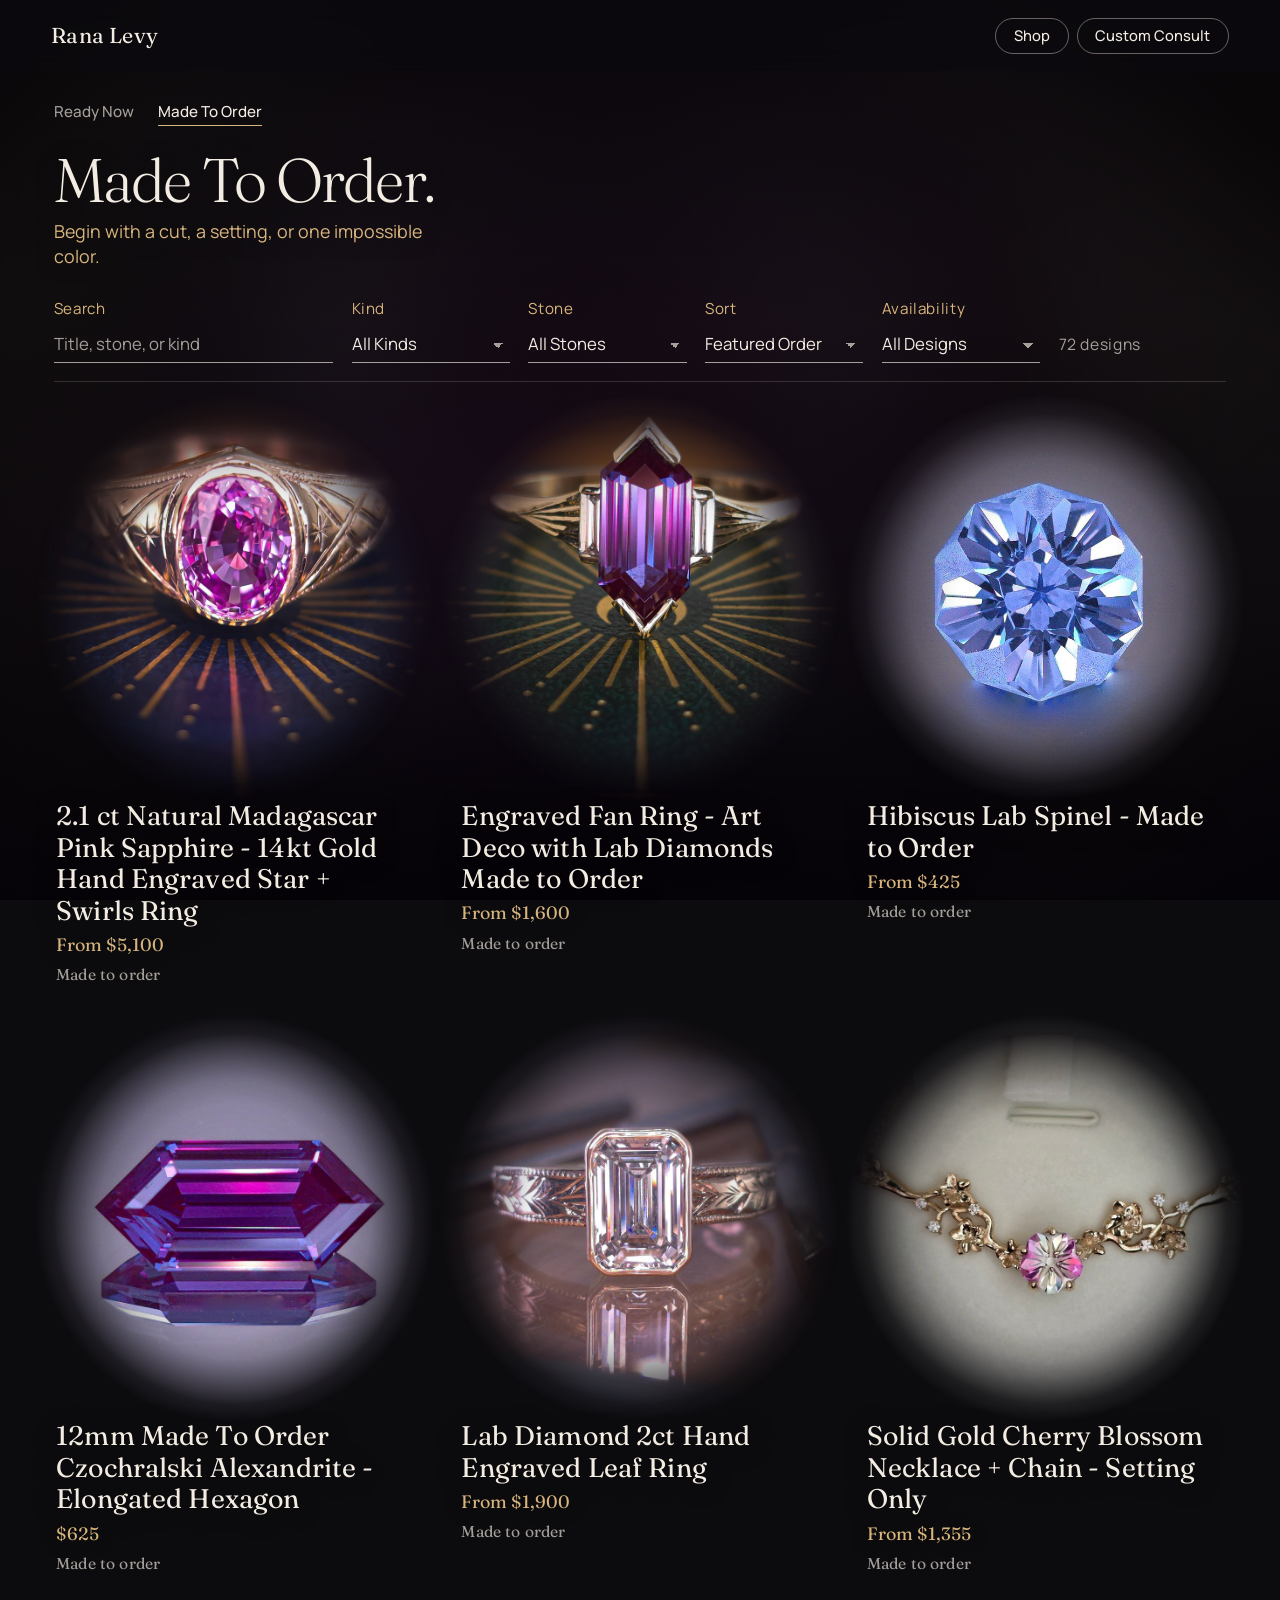
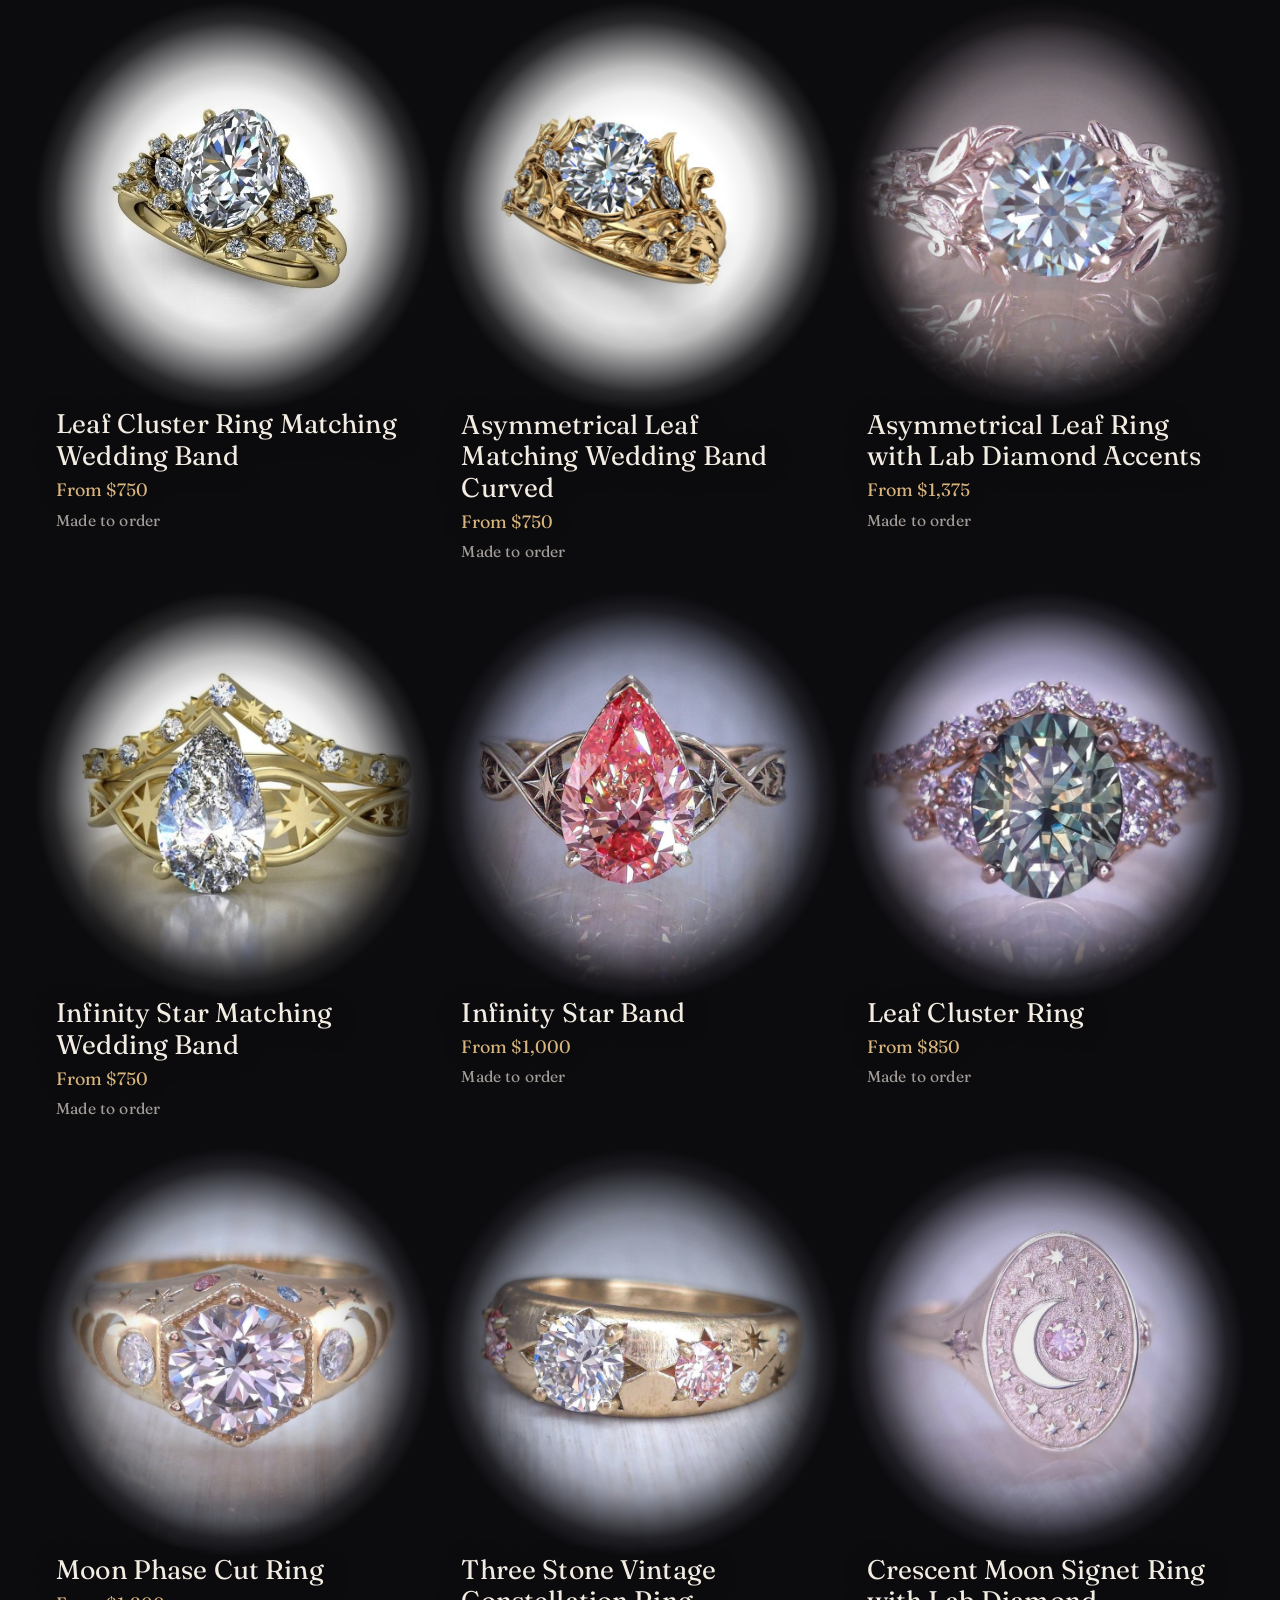
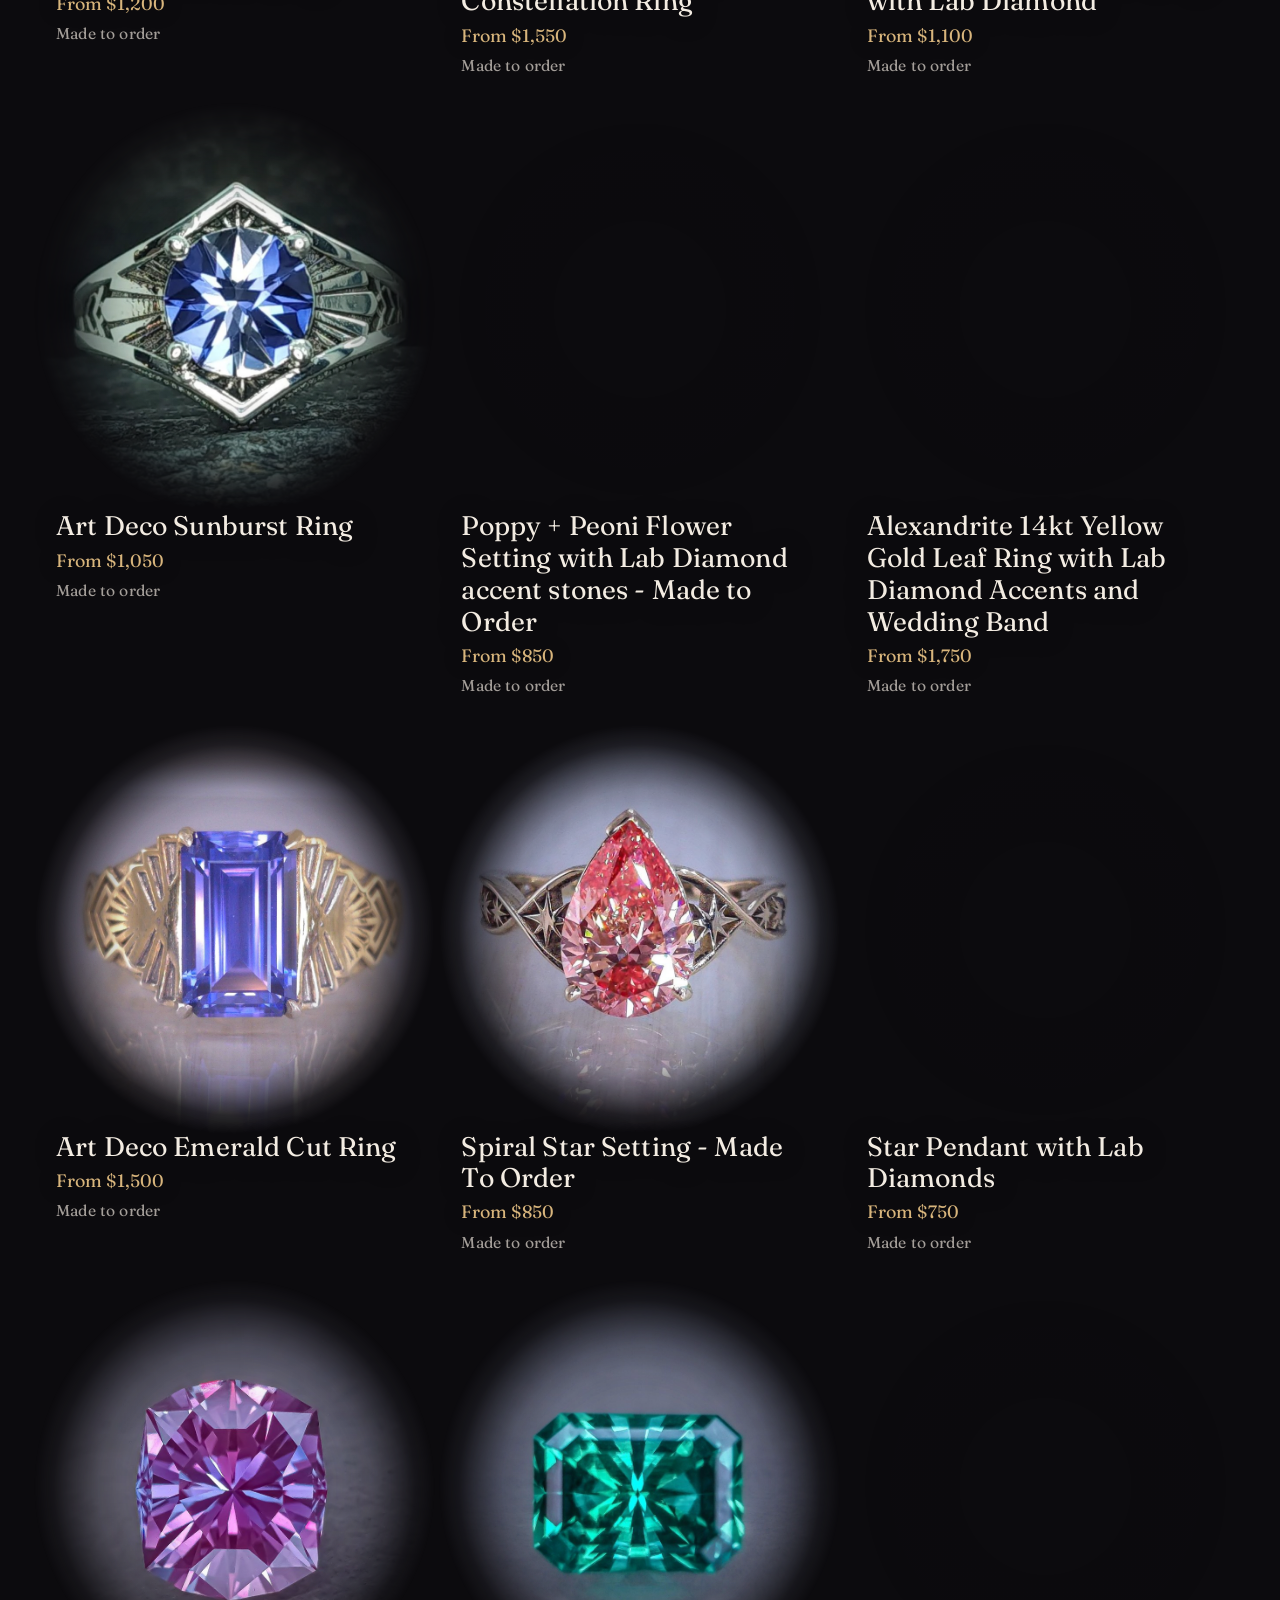
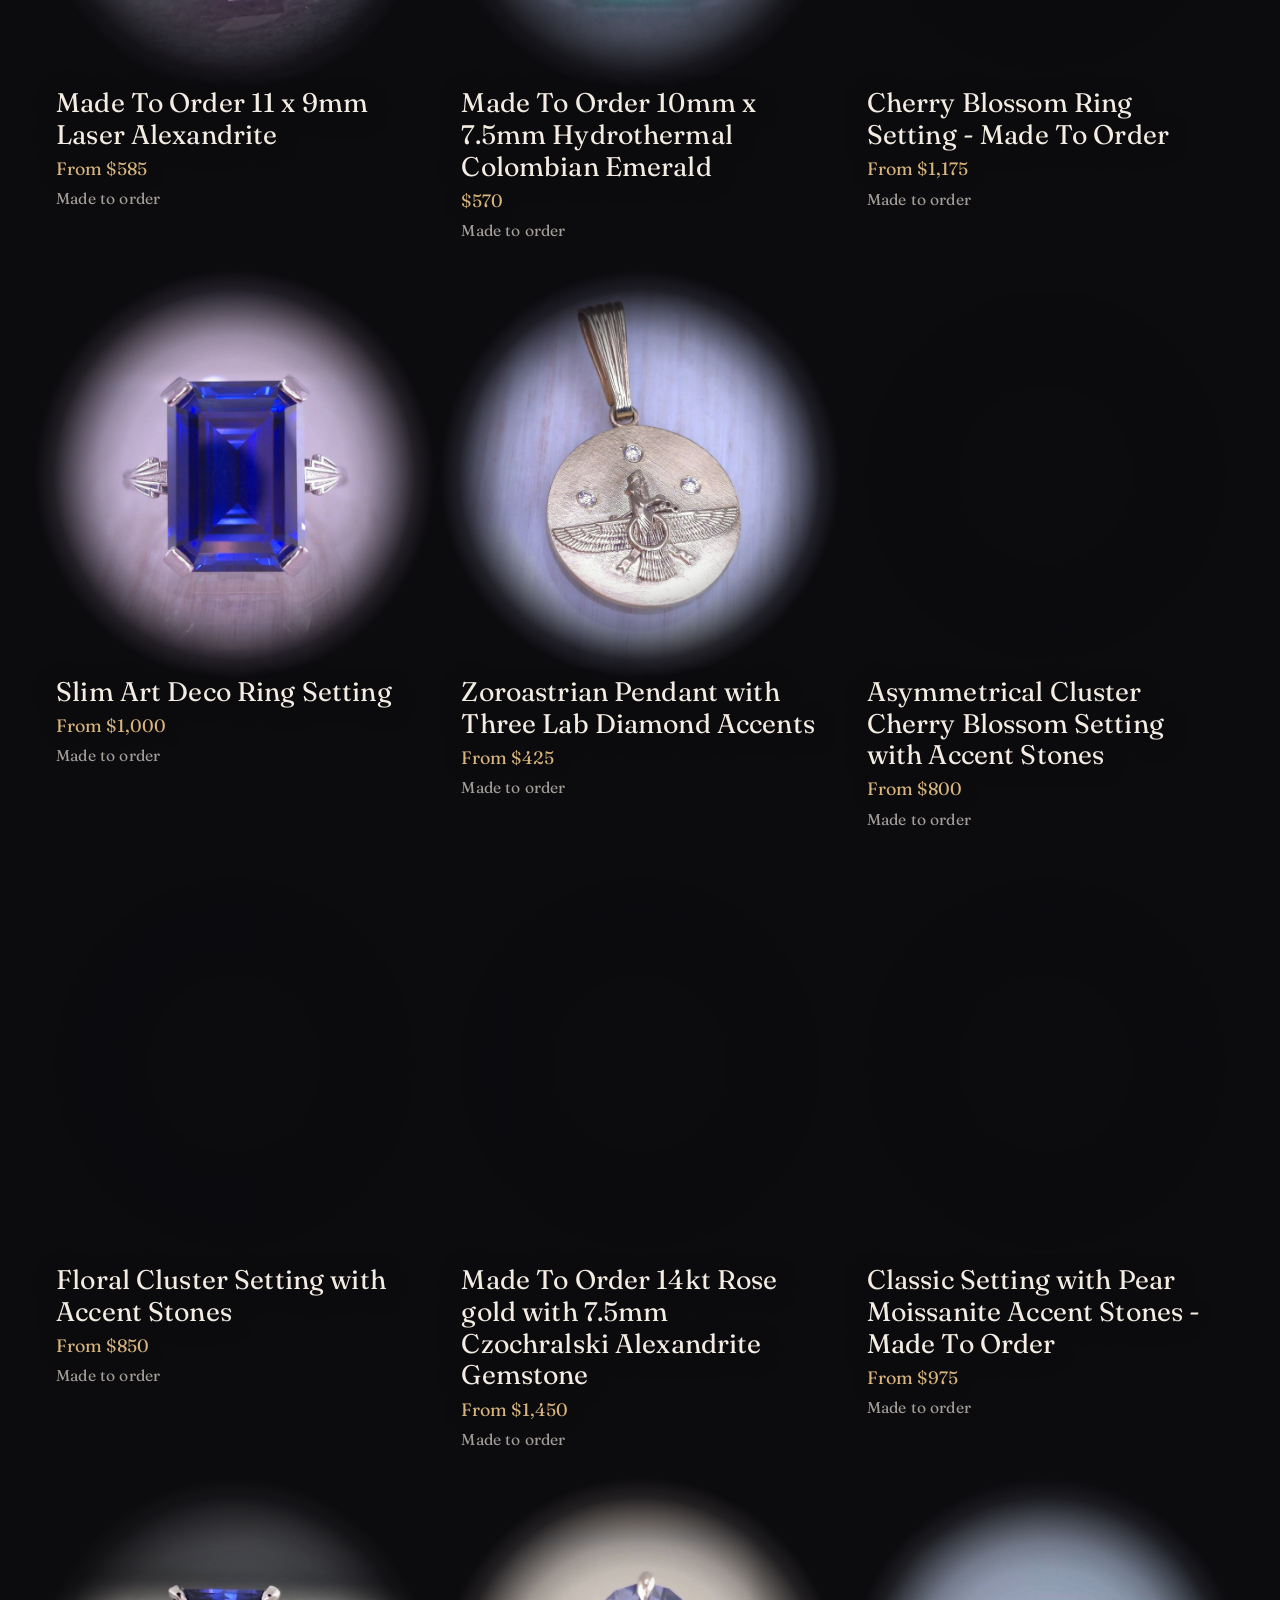
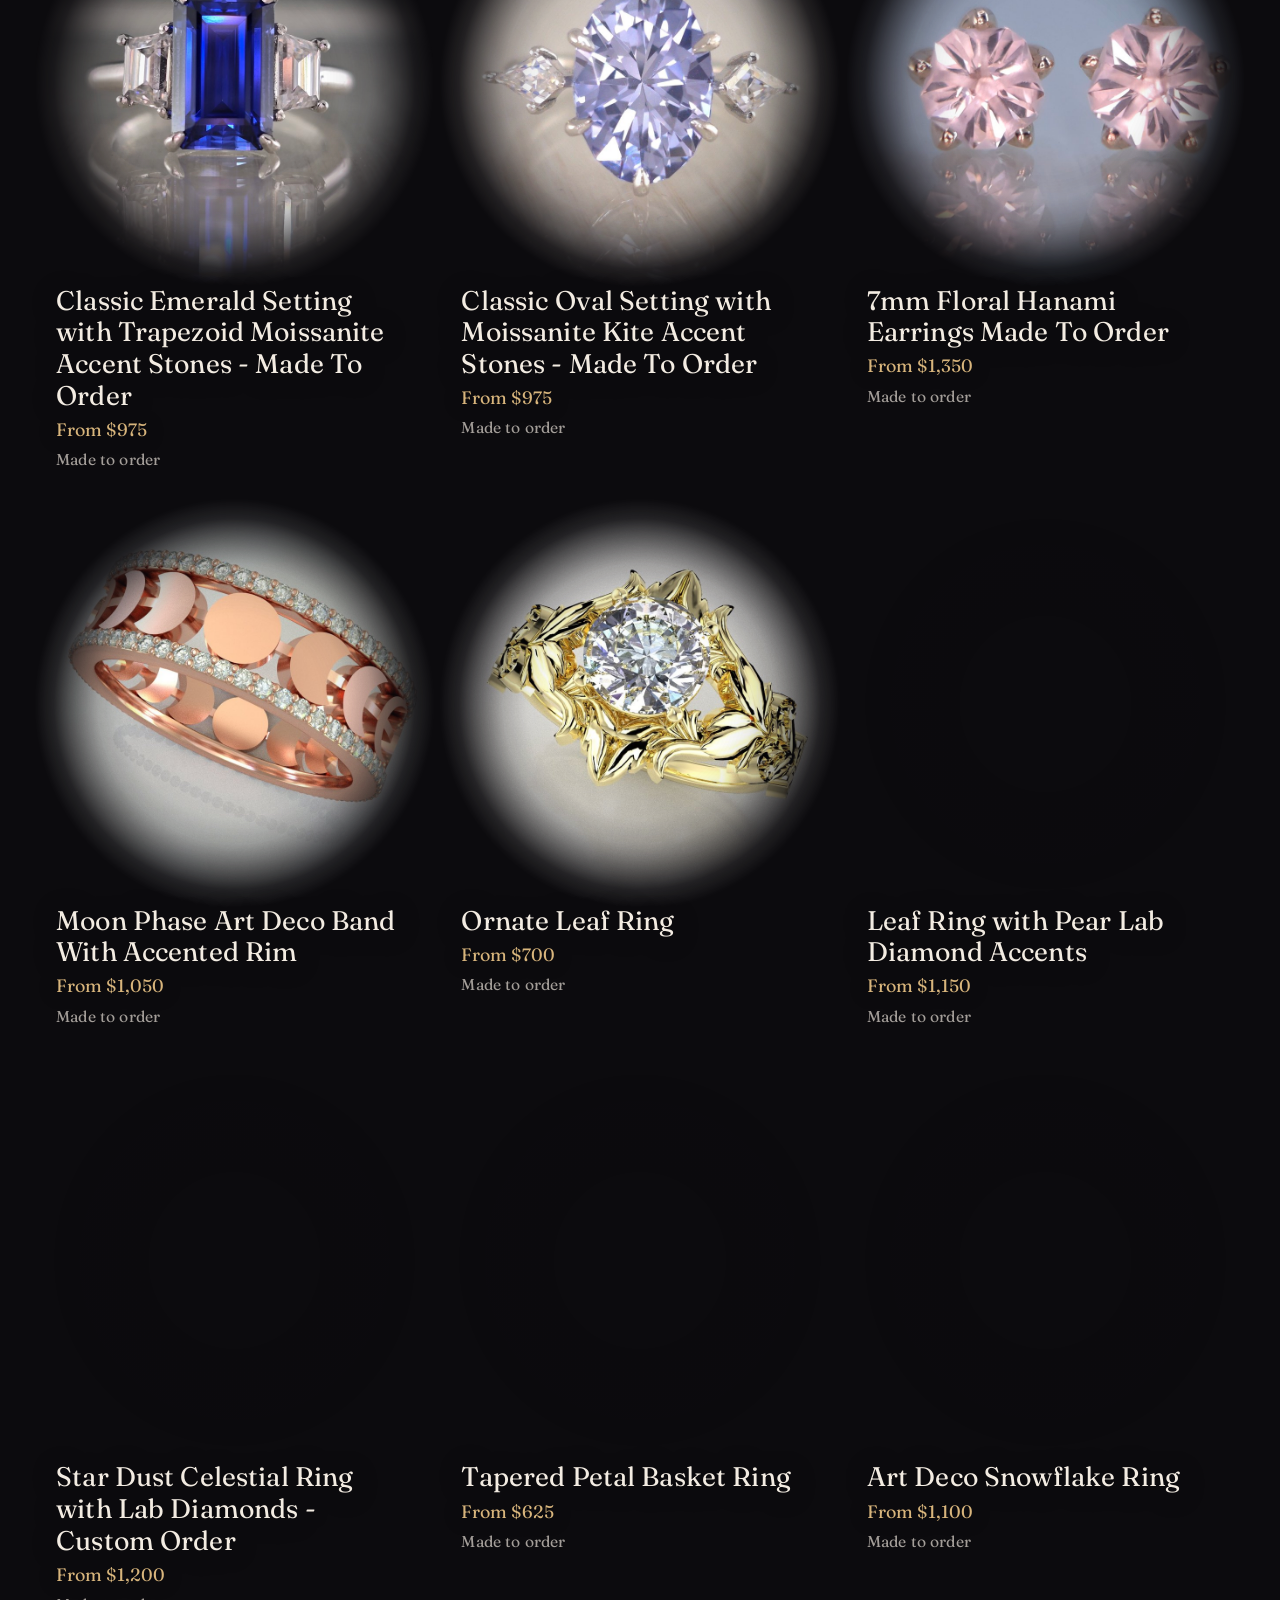
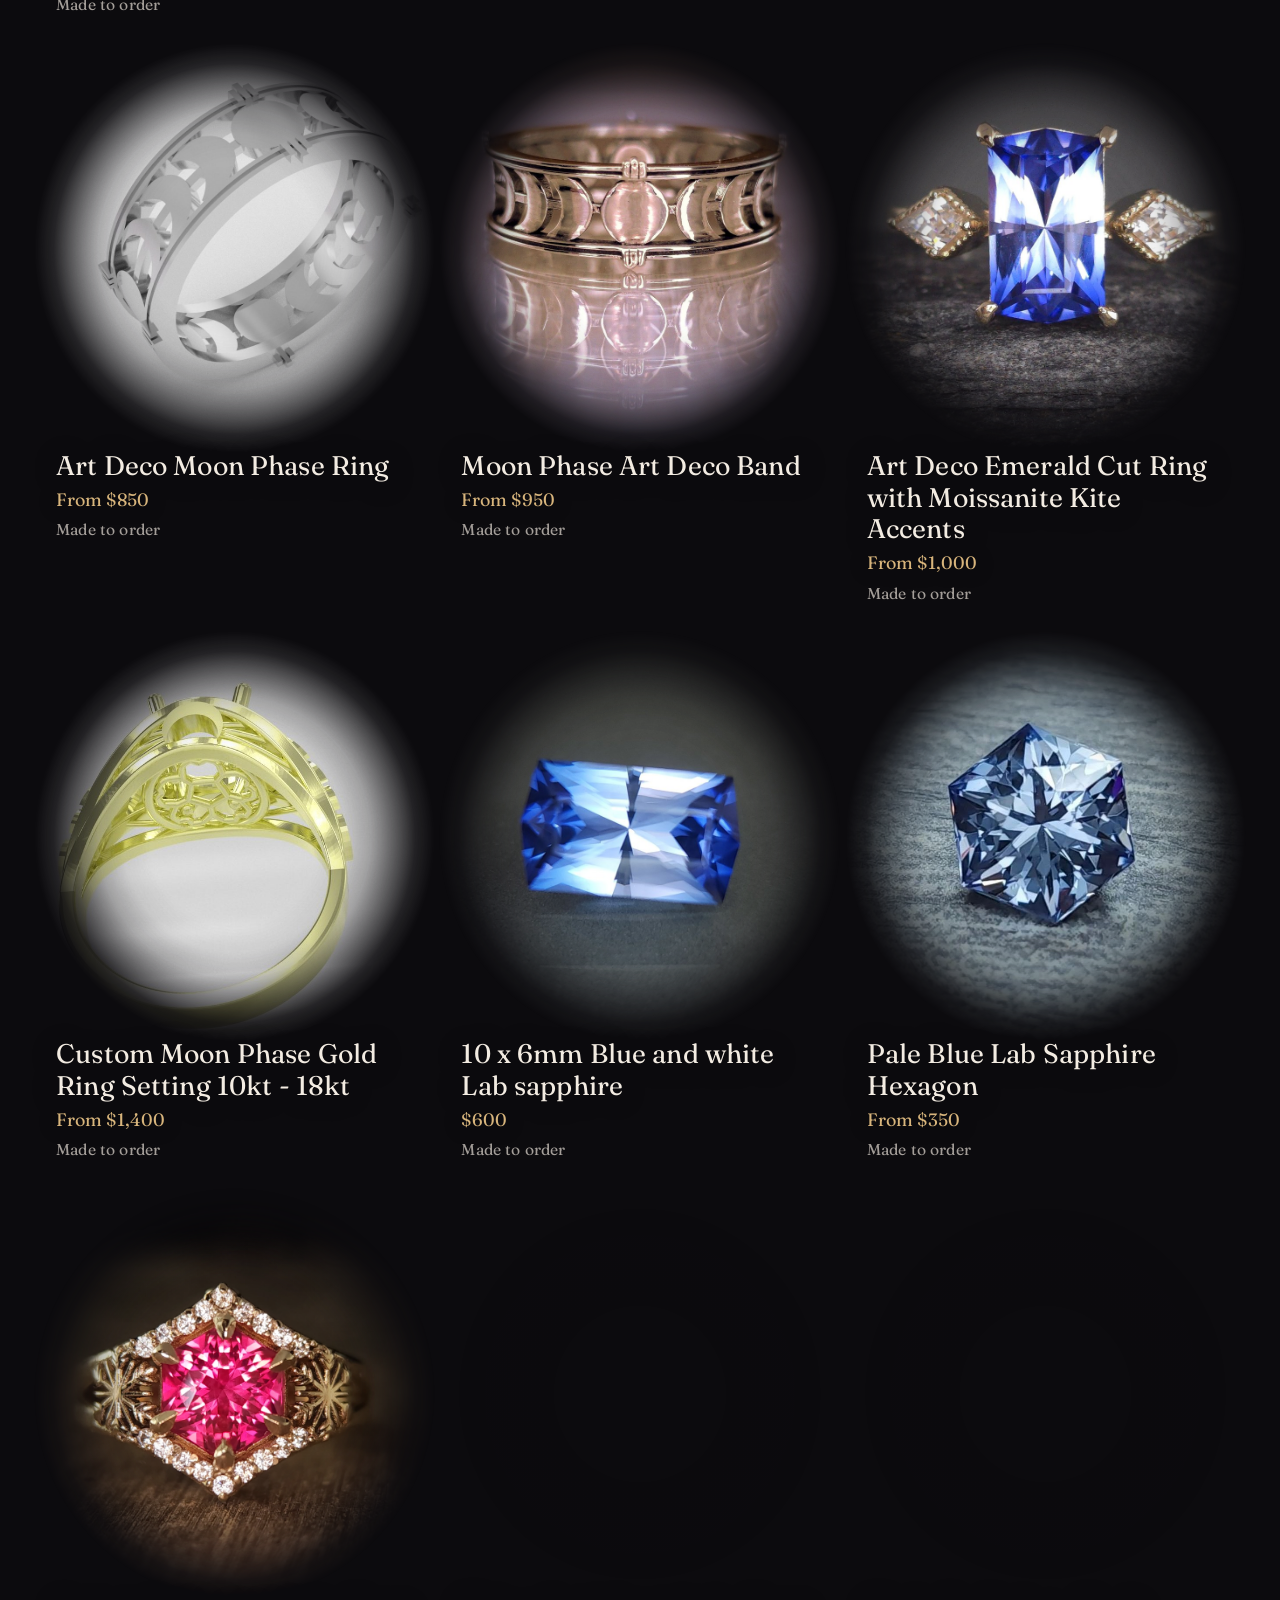
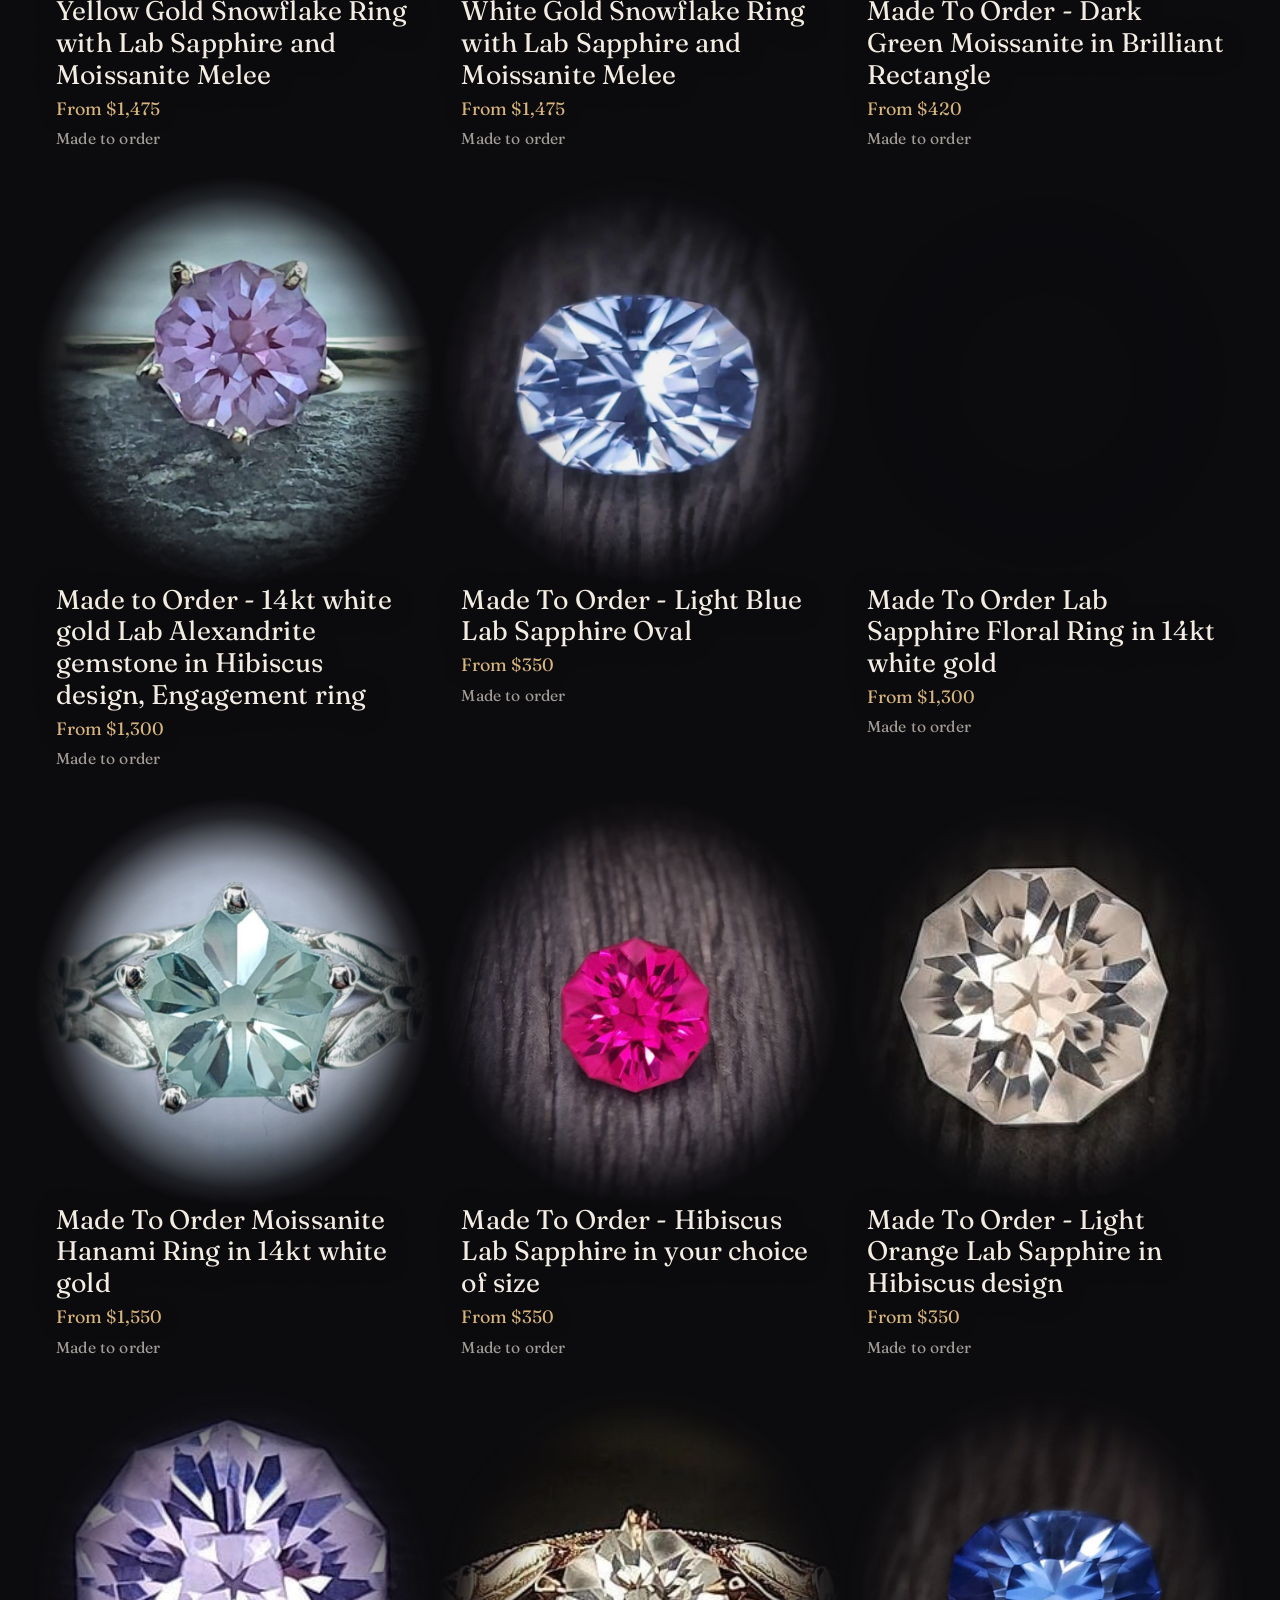
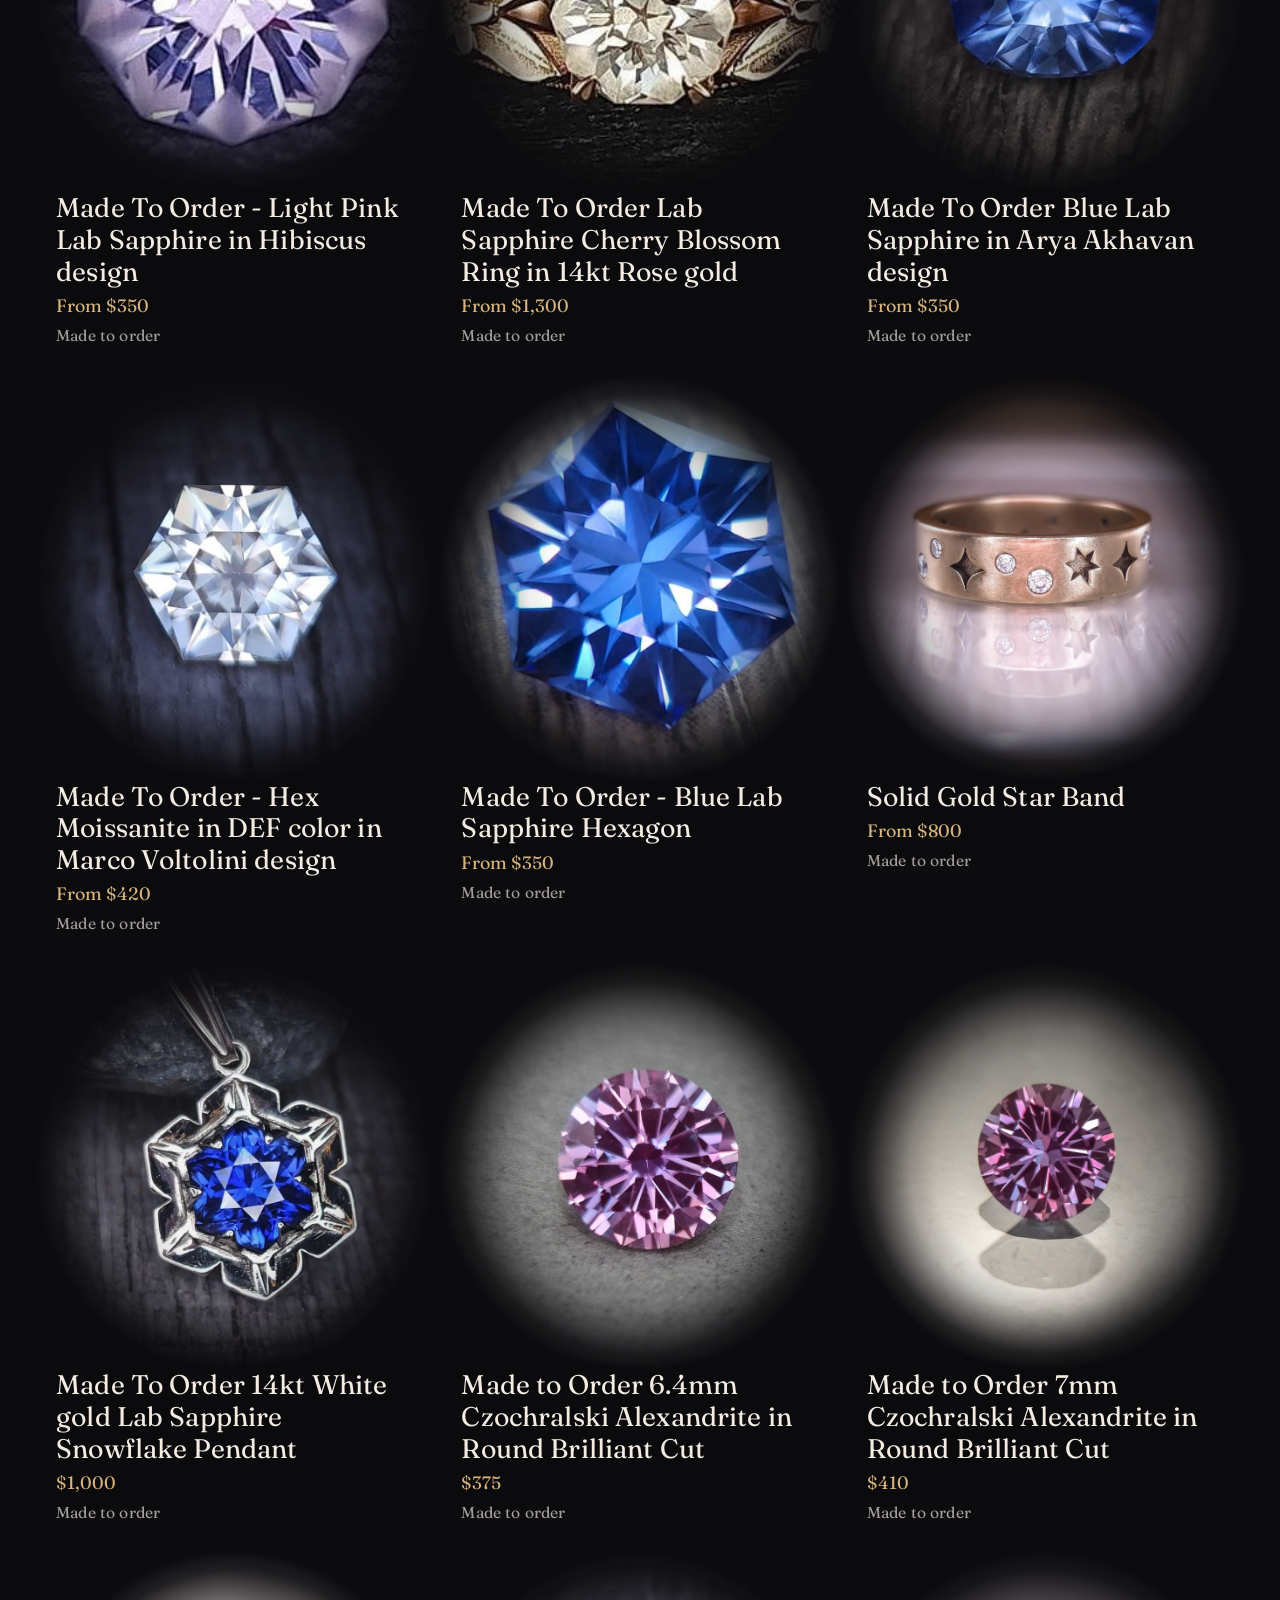
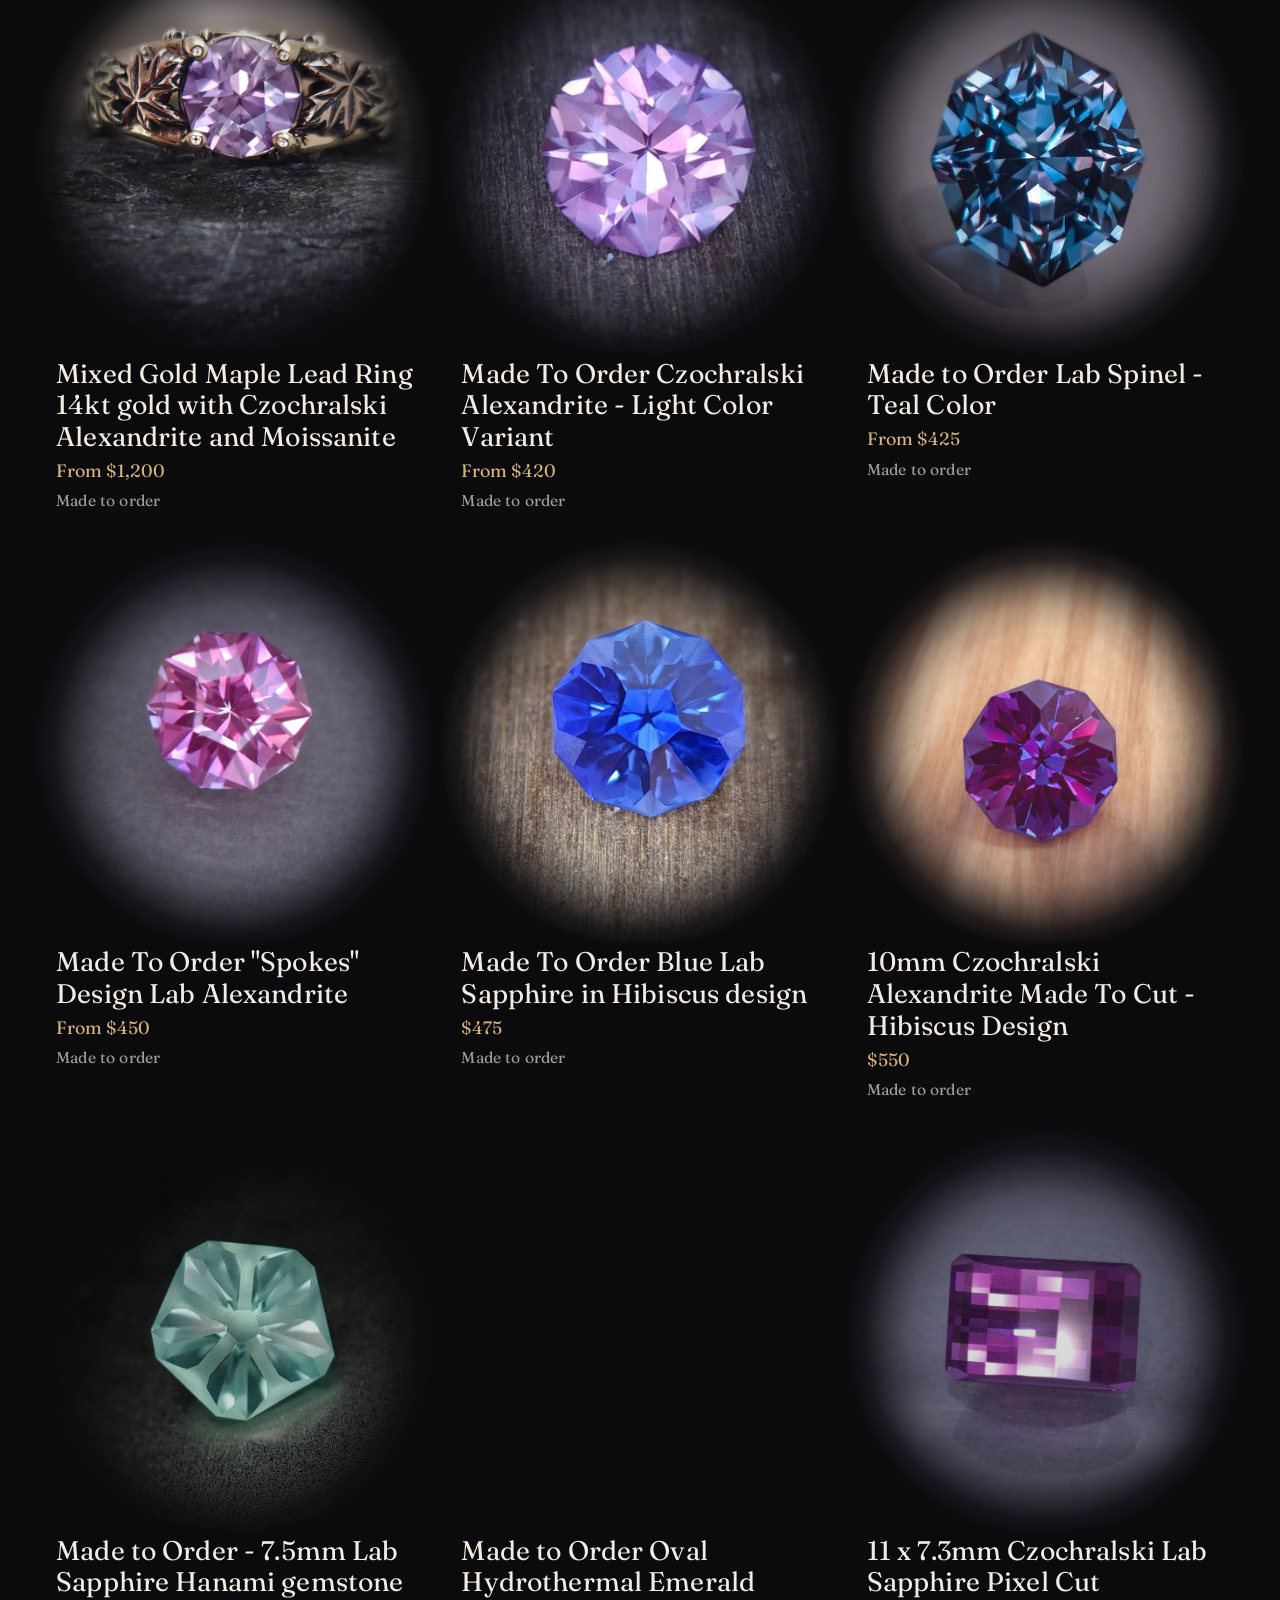
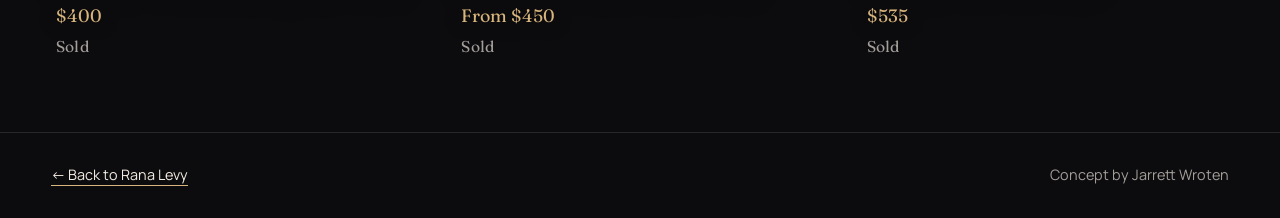
==== made.html @ befaa08c "Port Jarrett's Ready Now / Made To Order shop (catalog, filters, sort, search, piece viewer) into r2" ====
<!DOCTYPE html>
<html lang="en">
<head>
  <meta charset="utf-8">
  <meta name="viewport" content="width=device-width, initial-scale=1, viewport-fit=cover">
  <title>Made To Order &mdash; RANA LEVY</title>
  <meta name="description" content="Custom gems, cut by hand.">
  <link rel="icon" href="data:image/svg+xml,%3Csvg xmlns=%22http://www.w3.org/2000/svg%22 viewBox=%220 0 120 120%22%3E%3Cpath d=%22M60 6 106 33v54L60 114 14 87V33Z%22 fill=%22%230c0b0e%22 stroke=%22%23d8b57c%22 stroke-width=%228%22/%3E%3C/svg%3E">
  <meta name="robots" content="noindex, follow">
  <meta name="googlebot" content="noindex, follow">
  <meta name="robots" content="noindex,nofollow">
  <meta property="og:site_name" content="RANA LEVY">
  <meta property="og:type" content="website">
  <meta property="og:title" content="Made To Order — RANA LEVY">
  <meta property="og:description" content="Custom gems, cut by hand.">
  <meta property="og:url" content="https://rana.jarrettwroten.com/made.html">
  <meta property="og:image" content="https://rana.jarrettwroten.com/assets/studio-opening-cluster.jpg">
  <meta property="og:image:type" content="image/jpeg">
  <meta property="og:image:width" content="2160">
  <meta property="og:image:height" content="1080">
  <meta property="og:image:alt" content="Rings worn across the fingers.">
  <meta name="twitter:card" content="summary_large_image">
  <meta name="twitter:title" content="Made To Order — RANA LEVY">
  <meta name="twitter:description" content="Custom gems, cut by hand.">
  <meta name="twitter:image" content="https://rana.jarrettwroten.com/assets/studio-opening-cluster.jpg">
  <meta name="twitter:image:alt" content="Rings worn across the fingers.">
  <script>
    (function () {
      try {
        var urlQuiet = new URLSearchParams(location.search).get("motion") === "quiet";
        if (urlQuiet) {
          document.documentElement.classList.add("is-quiet");
        }
      } catch (e) {}
    })();
  </script>
    <link rel="preconnect" href="https://fonts.googleapis.com"><link rel="preconnect" href="https://fonts.gstatic.com" crossorigin>
  <link href="https://fonts.googleapis.com/css2?family=Fraunces:ital,opsz,wght@0,9..144,300;0,9..144,400;1,9..144,300;1,9..144,400&family=Manrope:wght@400;500;600&display=swap" rel="stylesheet">
  <link rel="stylesheet" href="shell.css?v=r2">
  <link rel="stylesheet" href="shop-r2.css?v=1">
  <script type="text/javascript">(function(w,d){w.clarity=w.clarity||function(){(w.clarity.q=w.clarity.q||[]).push(arguments)};var done=0,ev=["scroll","pointerdown","keydown"],o={passive:true,capture:true};function go(){if(done)return;done=1;ev.forEach(function(e){w.removeEventListener(e,go,o)});var t=d.createElement("script");t.async=1;t.src="https://www.clarity.ms/tag/yvve5xueah";var y=d.getElementsByTagName("script")[0];y.parentNode.insertBefore(t,y)}ev.forEach(function(e){w.addEventListener(e,go,o)});function idle(){w.requestIdleCallback?w.requestIdleCallback(go,{timeout:2500}):setTimeout(go,2500)}d.readyState==="complete"?idle():w.addEventListener("load",idle,{once:true})})(window,document);clarity("set","site","rana-r2");</script>
</head>
<body class="shell-body page-made" data-page="made">
  <div class="shell-ground shell-ground--gem" aria-hidden="true">
    <img
      class="shell-ground__image"
      src="assets/ring-art-deco.webp"
      alt=""
      width="1440"
      height="1440"
      decoding="async"
      fetchpriority="high"
    >
    <div class="shell-ground__scrim"></div>
    <div class="shell-ground__grain"></div>
  </div>
  <header class="shell-chrome r2-chrome">
    <a class="r2-mark" href="index.html" aria-label="Rana Levy, home">Rana Levy</a>
    <div class="r2-btns"><a class="r2-cta" href="ready.html" aria-current="page">Shop</a><a class="r2-cta" href="https://www.ranalevyjewelry.com/contact">Custom Consult</a></div>
  </header>

  <main class="shell-main" id="main">
    <nav class="r2-switch" aria-label="Collections"><a href="ready.html">Ready Now</a><a href="made.html" aria-current="page">Made To Order</a></nav>
    <header class="tray-intro">
      <h1>Made To Order.</h1>
      <p>Begin with a cut, a setting, or one impossible color.</p>
    </header>

    <section class="tray-instrument" aria-label="Browse made-to-order designs">
      <div class="tray-instrument__row">
        <div class="tray-field tray-field--search">
          <label for="tray-search">Search</label>
          <input id="tray-search" type="search" name="q" autocomplete="off" spellcheck="false" placeholder="Title, stone, or kind">
        </div>
        <div class="tray-field">
          <label for="tray-kind">Kind</label>
          <select id="tray-kind" name="kind">
            <option value="">All Kinds</option>
          </select>
        </div>
        <div class="tray-field">
          <label for="tray-stone">Stone</label>
          <select id="tray-stone" name="stone">
            <option value="">All Stones</option>
          </select>
        </div>
        <div class="tray-field">
          <label for="tray-sort">Sort</label>
          <select id="tray-sort" name="sort">
            <option value="source">Featured Order</option>
            <option value="price-asc">Price Low To High</option>
            <option value="price-desc">Price High To Low</option>
          </select>
        </div>
        <div class="tray-field">
          <label for="tray-availability">Availability</label>
          <select id="tray-availability" name="availability">
            <option value="all">All Designs</option>
            <option value="available">Made To Order</option>
            <option value="sold">Sold</option>
          </select>
        </div>
        <p id="tray-count" class="tray-count" aria-live="polite"></p>
      </div>
    </section>

    <p id="tray-status" class="tray-status" hidden>Loading designs&hellip;</p>
    <ol class="tray" id="tray" aria-label="Made-to-order designs"></ol>

    <noscript>
      <p class="tray-fallback">
        This collection needs JavaScript to unfold here.
        Browse made-to-order work on
        <a href="https://www.ranalevyjewelry.com/shop-i1Da8">Rana&rsquo;s live shop</a>.
      </p>
    </noscript>
  </main>

  <script src="data/catalog.js"></script>
  <script src="shell.js?v=r2"></script>
  <footer class="r2-foot"><a href="index.html">&larr; Back to Rana Levy</a><span>Concept by Jarrett Wroten</span></footer>
</body>
</html>
---- shell.css ----
/* RANA non-home shell -- independent of styles.css / opening passage.
   Commerce field + readable utility pages. No card grids, pills, or drawers. */

:root {
  --ink: #020005;
  --cream: #fffaf5;
  --cream-soft: rgba(255, 250, 245, 0.78);
  --cream-faint: rgba(255, 250, 245, 0.68);
  --cream-mute: rgba(255, 250, 245, 0.68);
  --link-line: rgba(255, 250, 245, 0.55);
  --hairline: rgba(255, 250, 245, 0.18);
  --hairline-strong: rgba(255, 250, 245, 0.32);
  --focus: rgba(215, 185, 255, 0.95);
  --scrim-top: rgba(2, 0, 5, 0.58);
  --scrim-mid: rgba(2, 0, 5, 0.48);
  --scrim-deep: rgba(2, 0, 5, 0.82);
  --safe-top: env(safe-area-inset-top, 0px);
  --safe-right: env(safe-area-inset-right, 0px);
  --safe-bottom: env(safe-area-inset-bottom, 0px);
  --safe-left: env(safe-area-inset-left, 0px);
  --shell-pad-x: clamp(1.25rem, 4.2vw, 4.5rem);
  /* Desktop/tablet: deliberate gap between mark bottom and page h1.
     Mobile keeps the accepted first-frame rhythm below. */
  --shell-pad-top: calc(clamp(7.35rem, 16.2svh, 9.1rem) + var(--safe-top));
  --mark-w: min(17vw, 240px);
  --type: Garamond, "Palatino Linotype", Palatino, Georgia, "Times New Roman", serif;
  --measure: 38rem;
  --measure-wide: 46rem;
  /* True four-edge dissolve: outer ellipse radii equal center-to-edge
     (50% 50% at 50% 50%), so mask alpha is exactly 0 at every edge
     midpoint and every corner (corners sit at r=√2 > 1). Inner hold
     keeps the gem sharp; broad feather reads as photo → atmosphere. */
  --piece-mask: radial-gradient(
    ellipse 50% 50% at 50% 50%,
    #000 0%,
    #000 44%,
    rgba(0, 0, 0, 0.97) 56%,
    rgba(0, 0, 0, 0.78) 68%,
    rgba(0, 0, 0, 0.42) 80%,
    rgba(0, 0, 0, 0.12) 90%,
    transparent 100%
  );
}

*,
*::before,
*::after {
  box-sizing: border-box;
}

html {
  background: var(--ink);
  color: var(--cream);
  -webkit-text-size-adjust: 100%;
  text-size-adjust: 100%;
  overflow-x: hidden;
}

body.shell-body {
  margin: 0;
  min-height: 100svh;
  overflow-x: hidden;
  font-family: var(--type);
  background: var(--ink);
  color: var(--cream);
  -webkit-font-smoothing: antialiased;
  -moz-osx-font-smoothing: grayscale;
}

body.shell-body.is-locked {
  overflow: hidden;
}

/* --- Living ground: color atmosphere, not a second jewelry object --- */

.shell-ground {
  position: fixed;
  inset: 0;
  z-index: 0;
  pointer-events: none;
  overflow: hidden;
  background:
    radial-gradient(ellipse 80% 60% at 58% 36%, rgba(92, 48, 78, 0.38) 0%, transparent 62%),
    radial-gradient(ellipse 70% 55% at 28% 70%, rgba(48, 28, 62, 0.32) 0%, transparent 58%),
    var(--ink);
}

.shell-ground__image {
  position: absolute;
  /* Overscale + hard crop so the ring silhouette cannot read as a second object. */
  inset: -28%;
  width: 156%;
  height: 156%;
  object-fit: cover;
  object-position: 68% 42%;
  display: block;
  opacity: 0.42;
  filter: blur(52px) saturate(0.78) brightness(0.34) contrast(0.92);
  transform: scale(1.18);
  transform-origin: 62% 40%;
}

.shell-ground--studio .shell-ground__image {
  object-position: 42% 28%;
  opacity: 0.36;
  filter: blur(48px) saturate(0.72) brightness(0.32) contrast(0.9);
}

.shell-ground--making .shell-ground__image {
  object-position: 50% 52%;
  opacity: 0.38;
  filter: blur(50px) saturate(0.8) brightness(0.33) contrast(0.92);
}

.shell-ground--gem .shell-ground__image {
  object-position: 50% 45%;
  opacity: 0.34;
  filter: blur(56px) saturate(0.88) brightness(0.3) contrast(0.95);
}

.shell-ground__scrim {
  position: absolute;
  inset: 0;
  background:
    radial-gradient(ellipse 95% 80% at 55% 42%, rgba(2, 0, 5, 0.12) 0%, transparent 58%),
    radial-gradient(ellipse 70% 55% at 40% 55%, rgba(70, 36, 72, 0.14) 0%, transparent 62%),
    linear-gradient(
      180deg,
      var(--scrim-top) 0%,
      var(--scrim-mid) 36%,
      rgba(2, 0, 5, 0.64) 70%,
      var(--scrim-deep) 100%
    );
}

.shell-ground__grain {
  position: absolute;
  inset: 0;
  opacity: 0.04;
  mix-blend-mode: soft-light;
  background-image: url("data:image/svg+xml,%3Csvg viewBox='0 0 256 256' xmlns='http://www.w3.org/2000/svg'%3E%3Cfilter id='n'%3E%3CfeTurbulence type='fractalNoise' baseFrequency='0.85' numOctaves='4' stitchTiles='stitch'/%3E%3C/filter%3E%3Crect width='100%25' height='100%25' filter='url(%23n)' opacity='0.9'/%3E%3C/svg%3E");
  background-size: 180px 180px;
}

/* --- Chrome: mark + primary destinations + Index --- */

.shell-chrome {
  position: fixed;
  top: 0;
  left: 0;
  right: 0;
  z-index: 40;
  display: flex;
  align-items: flex-start;
  justify-content: space-between;
  gap: 0.75rem 1.25rem;
  padding:
    calc(4.8svh + var(--safe-top))
    calc(var(--shell-pad-x) + var(--safe-right))
    0
    calc(4.2vw + var(--safe-left));
  pointer-events: none;
}

.shell-primary-nav {
  pointer-events: auto;
  display: flex;
  flex-wrap: wrap;
  justify-content: flex-end;
  align-items: center;
  gap: 0.45rem 1.2rem;
  margin-left: auto;
  margin-right: 0.35rem;
  max-width: min(64vw, 34rem);
}

.shell-primary-nav a {
  color: var(--cream);
  font-family: var(--type);
  font-size: clamp(1rem, 1.3vw, 1.12rem);
  font-weight: 400;
  letter-spacing: 0.01em;
  line-height: 1.2;
  text-decoration: none;
  text-shadow: 0 2px 28px rgba(0, 0, 0, 0.32);
  padding: 0.55rem 0.05rem;
  min-height: 44px;
  display: inline-flex;
  align-items: center;
  white-space: nowrap;
}

.shell-primary-nav a:hover {
  text-decoration: underline;
  text-decoration-thickness: 1px;
  text-underline-offset: 0.2em;
  text-decoration-color: var(--link-line);
}

.shell-primary-nav a:focus-visible {
  outline: 2px solid var(--focus);
  outline-offset: 4px;
}

.shell-primary-nav a[aria-current="page"] {
  text-decoration: underline;
  text-decoration-thickness: 1px;
  text-underline-offset: 0.2em;
  text-decoration-color: rgba(255, 250, 245, 0.72);
}

.shell-mark {
  display: block;
  width: var(--mark-w);
  min-height: calc(var(--mark-w) * 478 / 1485);
  pointer-events: auto;
  opacity: 0.96;
  line-height: 0;
  text-decoration: none;
  /* Halo follows canvas alpha only -- never a rectangular plate. */
  filter: drop-shadow(0 1px 14px rgba(0, 0, 0, 0.55));
}

.shell-mark canvas {
  display: block;
  width: 100%;
  height: auto;
}

.shell-mark:focus-visible {
  outline: 2px solid var(--focus);
  outline-offset: 6px;
}

.shell-index-open {
  pointer-events: auto;
  position: relative;
  margin-top: 0.15rem;
  min-height: 44px;
  min-width: 44px;
  display: inline-flex;
  align-items: center;
  justify-content: flex-end;
  padding: 0.55rem 0.15rem;
  color: var(--cream);
  font-family: var(--type);
  font-size: clamp(1rem, 1.35vw, 1.15rem);
  letter-spacing: 0.01em;
  line-height: 1.2;
  text-decoration: none;
  background: transparent;
  border: 0;
  cursor: pointer;
  text-shadow: 0 2px 28px rgba(0, 0, 0, 0.32);
  user-select: none;
}

.shell-index-open::after {
  content: "";
  display: block;
  position: absolute;
  left: 0.15rem;
  right: 0.15rem;
  bottom: 0.35rem;
  height: 1px;
  background: var(--link-line);
  opacity: 0.7;
  transform-origin: right center;
  transform: scaleX(0.55);
}

.shell-index-open:hover::after,
.shell-index-open[aria-expanded="true"]::after {
  transform: scaleX(1);
}

.shell-index-open:focus-visible {
  outline: 2px solid var(--focus);
  outline-offset: 4px;
}

/* --- Page content --- */

.shell-main {
  position: relative;
  z-index: 1;
  width: 100%;
  max-width: 100%;
  min-height: 100svh;
  padding:
    var(--shell-pad-top)
    calc(var(--shell-pad-x) + var(--safe-right))
    calc(4.5rem + var(--safe-bottom))
    calc(var(--shell-pad-x) + var(--safe-left));
  overflow-x: clip;
}

.tray-intro {
  max-width: 34rem;
  margin: 0 0 clamp(1.25rem, 3.4svh, 2.1rem);
  padding-top: 0.1rem;
}

.tray-intro h1 {
  margin: 0;
  font-weight: 400;
  font-size: clamp(2.45rem, 4.8vw, 3.85rem);
  line-height: 0.95;
  letter-spacing: -0.01em;
  color: var(--cream);
  text-shadow: 0 2px 28px rgba(0, 0, 0, 0.32);
}

.tray-intro p {
  margin: 0.55rem 0 0;
  max-width: 26rem;
  font-size: clamp(1.02rem, 1.4vw, 1.22rem);
  line-height: 1.4;
  color: var(--cream-soft);
  text-shadow: 0 2px 24px rgba(0, 0, 0, 0.35);
}

/* Quiet catalog instrument: transparent fields, hairline rules only. */

.tray-instrument {
  width: 100%;
  max-width: none;
  margin: 0 0 clamp(1.6rem, 4svh, 2.6rem);
  padding: 0 0 1.1rem;
  border-bottom: 1px solid var(--hairline);
}

.tray-instrument__row {
  display: grid;
  grid-template-columns:
    minmax(10rem, 1.5fr)
    repeat(4, minmax(6.5rem, 0.85fr))
    minmax(7.5rem, 0.9fr);
  gap: 0.85rem 1.15rem;
  align-items: end;
}

.tray-instrument .tray-count {
  margin: 0;
  align-self: end;
  padding-bottom: 0.45rem;
}

.tray-field {
  display: flex;
  flex-direction: column;
  gap: 0.35rem;
  min-width: 0;
}

.tray-field label {
  color: var(--cream-faint);
  font-size: 0.95rem;
  line-height: 1.3;
  letter-spacing: 0.01em;
}

.tray-field input,
.tray-field select {
  width: 100%;
  margin: 0;
  padding: 0.55rem 0 0.45rem;
  color: var(--cream);
  font-family: var(--type);
  font-size: 1.05rem;
  line-height: 1.3;
  background: transparent;
  border: 0;
  border-bottom: 1px solid var(--cream-faint);
  border-radius: 0;
  outline: none;
  appearance: none;
  -webkit-appearance: none;
  box-shadow: none;
}

.tray-field select {
  cursor: pointer;
  color-scheme: dark;
  background-image: linear-gradient(45deg, transparent 50%, var(--cream-faint) 50%),
    linear-gradient(135deg, var(--cream-faint) 50%, transparent 50%);
  background-position: calc(100% - 12px) 55%, calc(100% - 7px) 55%;
  background-size: 5px 5px, 5px 5px;
  background-repeat: no-repeat;
  padding-right: 1.4rem;
}

/* Native option popup is an OS surface: cream letters need an explicit ink fill. */
.tray-field select option {
  color: var(--cream);
  background-color: var(--ink);
}

.tray-field input::placeholder {
  color: var(--cream-mute);
}

.tray-field input:focus,
.tray-field select:focus {
  border-bottom-color: var(--focus);
}

.tray-field input:focus-visible,
.tray-field select:focus-visible {
  outline: 2px solid var(--focus);
  outline-offset: 4px;
}

.tray-count {
  margin: 0.9rem 0 0;
  color: var(--cream-faint);
  font-size: 0.98rem;
  line-height: 1.4;
  min-height: 1.4em;
}

/* Product feed: three complete pieces across on desktop, two on tablet,
   one centered field on mobile — not media|meta internal columns. */

.tray {
  list-style: none;
  margin: 0;
  padding: 0;
  display: grid;
  /* Three product-sized tracks; space-between shares intro/filter edges.
     Tracks shrink evenly via minmax(0, 30rem) when the tray is narrower. */
  grid-template-columns: repeat(3, minmax(0, 30rem));
  justify-content: space-between;
  /* Start each field at the shared row top so media axes stay locked while
     metadata length varies beneath without shifting another image. */
  align-items: start;
  gap: clamp(2.4rem, 5.5svh, 3.8rem) clamp(1.6rem, 3.4vw, 3rem);
  width: 100%;
  max-width: none;
}

.piece {
  position: relative;
  display: flex;
  flex-direction: column;
  gap: clamp(0.85rem, 1.8vw, 1.25rem);
  /* Media + meta fill the product track as one coherent field. */
  align-items: stretch;
  align-self: start;
  min-height: 0;
  width: 100%;
  max-width: none;
}

.piece:first-child {
  min-height: 0;
}

.piece__media {
  position: relative;
  display: block;
  /* Track is the product field; 30rem is the accepted desktop media ceiling. */
  width: 100%;
  max-width: 30rem;
  height: auto;
  min-height: 0;
  aspect-ratio: 1 / 1;
  text-decoration: none;
  color: inherit;
  isolation: isolate;
  background: transparent;
  border: 0;
  padding: 0;
  cursor: pointer;
  font: inherit;
  text-align: left;
}

.piece__media:focus-visible {
  outline: 2px solid var(--focus);
  outline-offset: 6px;
}

.piece__frame {
  position: absolute;
  /* Overscan so the zero-alpha ellipse perimeter lives outside the
     media box; the gem stays inside the solid hold, not cut by feather. */
  inset: -7% -5.5%;
  overflow: visible;
  /* Four-edge dissolve -- photograph becomes atmosphere, not a card. */
  -webkit-mask-image: var(--piece-mask);
  mask-image: var(--piece-mask);
  -webkit-mask-repeat: no-repeat;
  mask-repeat: no-repeat;
  -webkit-mask-size: 100% 100%;
  mask-size: 100% 100%;
  -webkit-mask-position: center;
  mask-position: center;
}

.piece__frame::after {
  content: "";
  position: absolute;
  inset: 0;
  pointer-events: none;
  /* Soft field wash only -- no rectangular edge or pedestal. */
  background: radial-gradient(
    ellipse 50% 50% at 50% 50%,
    transparent 42%,
    rgba(2, 0, 5, 0.14) 100%
  );
  -webkit-mask-image: var(--piece-mask);
  mask-image: var(--piece-mask);
  -webkit-mask-repeat: no-repeat;
  mask-repeat: no-repeat;
  -webkit-mask-size: 100% 100%;
  mask-size: 100% 100%;
}

.piece__image {
  display: block;
  width: 100%;
  height: 100%;
  object-fit: cover;
  object-position: 50% 48%;
  transform: scale(1.06);
  /* Product stays sharp; only the mask dissolves the perimeter. */
}

.piece__meta {
  position: relative;
  z-index: 2;
  padding: 0 0.15rem 0.2rem;
  width: 100%;
  max-width: 30rem;
  display: flex;
  flex-direction: column;
  gap: 0.4rem;
  justify-content: flex-start;
}

.piece__title {
  margin: 0;
  font-weight: 400;
  font-size: clamp(1.35rem, 2.1vw, 1.85rem);
  line-height: 1.18;
  letter-spacing: 0.005em;
  color: var(--cream);
  text-shadow: 0 2px 28px rgba(0, 0, 0, 0.36);
}

.piece__title a,
.piece__title button {
  color: inherit;
  text-decoration: none;
  background: none;
  border: 0;
  padding: 0;
  font: inherit;
  text-align: left;
  cursor: pointer;
}

.piece__title a:hover,
.piece__title button:hover {
  text-decoration: underline;
  text-decoration-color: var(--link-line);
  text-underline-offset: 0.18em;
  text-decoration-thickness: 1px;
}

.piece__title a:focus-visible,
.piece__title button:focus-visible {
  outline: 2px solid var(--focus);
  outline-offset: 4px;
}

.piece__price {
  margin: 0;
  font-size: clamp(1.05rem, 1.4vw, 1.25rem);
  line-height: 1.3;
  color: var(--cream-soft);
  text-shadow: 0 2px 20px rgba(0, 0, 0, 0.35);
}

.piece__cue {
  margin: 0.1rem 0 0;
  font-size: 0.98rem;
  line-height: 1.35;
  color: var(--cream-faint);
  letter-spacing: 0.01em;
}

.piece.is-sold .piece__image {
  filter: grayscale(0.35) brightness(0.85);
}

.piece.is-sold .piece__cue {
  color: var(--cream-faint);
}

.tray-empty,
.tray-status {
  margin: 2rem 0;
  color: var(--cream-soft);
  font-size: 1.1rem;
  max-width: 28rem;
  line-height: 1.45;
}

.tray-fallback {
  margin: 1.5rem 0 0;
  max-width: 28rem;
  color: var(--cream-soft);
  font-size: 1.05rem;
  line-height: 1.45;
}

.tray-fallback a {
  color: var(--cream);
  text-decoration: underline;
  text-decoration-color: var(--link-line);
  text-underline-offset: 0.18em;
}

.tray-fallback a:focus-visible {
  outline: 2px solid var(--focus);
  outline-offset: 4px;
}

/* Gallery: irregular current, not masonry cards. */

.gallery-intro {
  max-width: 36rem;
  margin: 0 0 clamp(1.5rem, 4svh, 2.4rem);
}

.gallery-intro h1 {
  margin: 0;
  font-weight: 400;
  font-size: clamp(2.45rem, 4.8vw, 3.85rem);
  line-height: 0.95;
  letter-spacing: -0.01em;
  color: var(--cream);
  text-shadow: 0 2px 28px rgba(0, 0, 0, 0.32);
}

.gallery-intro p {
  margin: 0.6rem 0 0;
  max-width: 28rem;
  font-size: clamp(1.02rem, 1.4vw, 1.2rem);
  line-height: 1.45;
  color: var(--cream-soft);
}

.gallery-stream {
  list-style: none;
  margin: 0;
  padding: 0;
  display: flex;
  flex-direction: column;
  gap: clamp(2.2rem, 6.5svh, 4.4rem);
  width: 100%;
  max-width: 82rem;
}

.gallery-item {
  position: relative;
  display: grid;
  align-items: end;
  gap: 1rem 1.5rem;
  width: 100%;
}

.gallery-item--a {
  grid-template-columns: minmax(0, 0.95fr) minmax(11rem, 0.55fr);
  max-width: 58rem;
  margin-left: 0;
}

.gallery-item--b {
  grid-template-columns: minmax(11rem, 0.5fr) minmax(0, 1fr);
  max-width: 64rem;
  margin-left: auto;
}

.gallery-item--b .gallery-item__meta {
  order: -1;
  text-align: right;
  margin-left: auto;
}

.gallery-item--c {
  grid-template-columns: minmax(0, 1.15fr) minmax(12rem, 0.65fr);
  max-width: 48rem;
  margin-left: 8%;
}

.gallery-item--d {
  grid-template-columns: minmax(0, 0.8fr) minmax(12rem, 0.7fr);
  max-width: 70rem;
  margin-left: 4%;
}

.gallery-item__media {
  position: relative;
  display: block;
  width: 100%;
  min-height: clamp(14rem, 38svh, 24rem);
  height: clamp(14rem, 38svh, 24rem);
  text-decoration: none;
  color: inherit;
  isolation: isolate;
  background: transparent;
  border: 0;
  padding: 0;
  cursor: pointer;
  font: inherit;
}

.gallery-item--a .gallery-item__media {
  min-height: clamp(16rem, 44svh, 26rem);
  height: clamp(16rem, 44svh, 26rem);
}

.gallery-item--c .gallery-item__media {
  min-height: clamp(12rem, 32svh, 20rem);
  height: clamp(12rem, 32svh, 20rem);
}

.gallery-item__media:focus-visible {
  outline: 2px solid var(--focus);
  outline-offset: 6px;
}

.gallery-item__frame {
  position: absolute;
  inset: 0;
  overflow: hidden;
  -webkit-mask-image: none;
  mask-image: none;
}

.gallery-item__image {
  display: block;
  width: 100%;
  height: 100%;
  object-fit: cover;
  object-position: 50% 48%;
  transform: none;
  filter: none;
}

.gallery-item__meta {
  position: relative;
  z-index: 2;
  max-width: 18rem;
  padding-bottom: 0.25rem;
  display: flex;
  flex-direction: column;
  gap: 0.35rem;
}

.gallery-item__title {
  margin: 0;
  font-weight: 400;
  font-size: clamp(1.15rem, 1.8vw, 1.55rem);
  line-height: 1.2;
  color: var(--cream);
  text-shadow: 0 2px 24px rgba(0, 0, 0, 0.36);
}

.gallery-item__collection {
  margin: 0;
  font-size: 0.95rem;
  line-height: 1.35;
  color: var(--cream-faint);
}

/* Readable prose pages: continuous passage, not boxed sections. */

.prose {
  position: relative;
  z-index: 1;
  max-width: var(--measure);
  padding-bottom: 2rem;
}

.prose--wide {
  max-width: var(--measure-wide);
}

.prose h1 {
  margin: 0 0 0.85rem;
  font-weight: 400;
  font-size: clamp(2.45rem, 4.8vw, 3.85rem);
  line-height: 0.95;
  letter-spacing: -0.01em;
  color: var(--cream);
  text-shadow: 0 2px 28px rgba(0, 0, 0, 0.32);
}

.prose .lede {
  margin: 0 0 1.75rem;
  font-size: clamp(1.12rem, 1.55vw, 1.35rem);
  line-height: 1.45;
  color: var(--cream-soft);
  max-width: 32rem;
}

.prose p,
.prose li {
  margin: 0 0 1.05rem;
  font-size: clamp(1.05rem, 1.35vw, 1.18rem);
  line-height: 1.55;
  color: var(--cream-soft);
}

.prose h2 {
  margin: 2.4rem 0 0.85rem;
  font-weight: 400;
  font-size: clamp(1.55rem, 2.4vw, 2.05rem);
  line-height: 1.15;
  color: var(--cream);
}

.prose a {
  color: var(--cream);
  text-decoration: underline;
  text-decoration-color: var(--link-line);
  text-underline-offset: 0.18em;
  text-decoration-thickness: 1px;
}

.prose a:focus-visible {
  outline: 2px solid var(--focus);
  outline-offset: 4px;
}

.prose ul,
.prose ol {
  margin: 0 0 1.2rem;
  padding-left: 1.15rem;
}

.prose .caveat {
  color: var(--cream-faint);
  font-size: 1rem;
}

.prose-figure {
  margin: 1.8rem 0 2.1rem;
  max-width: 28rem;
}

.prose-figure__frame {
  position: relative;
  width: 100%;
  aspect-ratio: 5 / 4;
  overflow: hidden;
  -webkit-mask-image: none;
  mask-image: none;
}

.prose-figure img {
  display: block;
  width: 100%;
  height: 100%;
  object-fit: cover;
  object-position: 50% 40%;
  transform: none;
  filter: none;
}

.prose-figure figcaption {
  margin-top: 0.55rem;
  color: var(--cream-faint);
  font-size: 0.95rem;
  line-height: 1.4;
}

/* Native FAQ — no custom panels. */

.faq {
  margin: 2rem 0 1rem;
  max-width: var(--measure);
}

.faq details {
  margin: 0;
  padding: 0.95rem 0;
  border-top: 1px solid var(--hairline);
}

.faq details:last-child {
  border-bottom: 1px solid var(--hairline);
}

.faq summary {
  cursor: pointer;
  list-style: none;
  color: var(--cream);
  font-size: clamp(1.12rem, 1.5vw, 1.28rem);
  line-height: 1.35;
  padding: 0.15rem 0;
}

.faq summary::-webkit-details-marker {
  display: none;
}

.faq summary:focus-visible {
  outline: 2px solid var(--focus);
  outline-offset: 4px;
}

.faq details p,
.faq .faq-body {
  margin: 0.7rem 0 0.15rem;
  color: var(--cream-soft);
  font-size: 1.05rem;
  line-height: 1.55;
  max-width: 34rem;
}

.faq .faq-body a {
  color: var(--cream);
  text-decoration: underline;
  text-decoration-thickness: 1px;
  text-underline-offset: 0.18em;
  text-decoration-color: var(--link-line);
}

.faq .faq-body a:focus-visible {
  outline: 2px solid var(--focus);
  outline-offset: 3px;
}

/* Journal river */

.journal-river {
  list-style: none;
  margin: 1.5rem 0 0;
  padding: 0;
  max-width: var(--measure-wide);
}

.journal-river li {
  margin: 0;
  padding: 1.05rem 0;
  border-top: 1px solid var(--hairline);
}

.journal-river li:last-child {
  border-bottom: 1px solid var(--hairline);
}

.journal-river a {
  display: inline-block;
  color: var(--cream);
  font-size: clamp(1.2rem, 1.9vw, 1.55rem);
  line-height: 1.3;
  text-decoration: none;
  text-shadow: 0 2px 20px rgba(0, 0, 0, 0.28);
}

.journal-river a:hover {
  text-decoration: underline;
  text-decoration-color: var(--link-line);
  text-underline-offset: 0.18em;
}

.journal-river a:focus-visible {
  outline: 2px solid var(--focus);
  outline-offset: 4px;
}

.journal-river .external-note {
  display: block;
  margin-top: 0.3rem;
  color: var(--cream-mute);
  font-size: 0.92rem;
}

/* --- Full-field Index overlay --- */

.shell-index-dialog {
  position: fixed;
  inset: 0;
  width: 100%;
  max-width: none;
  height: 100%;
  max-height: none;
  margin: 0;
  padding:
    calc(5.5svh + var(--safe-top))
    calc(var(--shell-pad-x) + var(--safe-right))
    calc(3rem + var(--safe-bottom))
    calc(var(--shell-pad-x) + var(--safe-left));
  border: 0;
  background:
    radial-gradient(ellipse 80% 60% at 58% 36%, rgba(92, 48, 78, 0.42) 0%, transparent 62%),
    radial-gradient(ellipse 70% 55% at 28% 70%, rgba(48, 28, 62, 0.36) 0%, transparent 58%),
    rgba(2, 0, 5, 0.97);
  color: var(--cream);
  z-index: 80;
  /* Explicit cross-browser scroll — do not rely on dialog UA defaults. */
  overflow-x: hidden;
  overflow-y: auto;
  overscroll-behavior: contain;
  -webkit-overflow-scrolling: touch;
  touch-action: pan-y;
}

.shell-index-dialog::backdrop {
  background: rgba(2, 0, 5, 0.88);
}

.shell-index-dialog[open] {
  display: flex;
  flex-direction: column;
  justify-content: flex-start;
}

.shell-index-dialog__top {
  display: flex;
  justify-content: flex-end;
  margin-bottom: clamp(1.5rem, 5svh, 3rem);
}

.shell-index-dialog__close {
  min-height: 44px;
  min-width: 44px;
  padding: 0.5rem 0.1rem;
  color: var(--cream);
  font-family: var(--type);
  font-size: 1.05rem;
  background: transparent;
  border: 0;
  cursor: pointer;
  text-decoration: underline;
  text-decoration-color: var(--link-line);
  text-underline-offset: 0.2em;
}

.shell-index-dialog__close:focus-visible {
  outline: 2px solid var(--focus);
  outline-offset: 4px;
}

.shell-index-dialog__nav {
  display: flex;
  flex-direction: column;
  gap: 0.15rem;
  max-width: 28rem;
}

.shell-index-dialog__nav a {
  display: inline-flex;
  align-items: center;
  min-height: 48px;
  color: var(--cream);
  font-family: var(--type);
  font-size: clamp(1.35rem, 2.4vw, 1.85rem);
  line-height: 1.2;
  text-decoration: none;
  text-shadow: 0 2px 28px rgba(0, 0, 0, 0.32);
}

.shell-index-dialog__nav a:hover {
  text-decoration: underline;
  text-decoration-color: var(--link-line);
  text-underline-offset: 0.16em;
}

.shell-index-dialog__nav a:focus-visible {
  outline: 2px solid var(--focus);
  outline-offset: 4px;
}

.shell-index-dialog__nav a[aria-current="page"] {
  color: var(--cream-soft);
}

.shell-index-dialog__external {
  margin-top: 1.6rem;
  padding-top: 1.1rem;
  border-top: 1px solid var(--hairline);
  display: flex;
  flex-direction: column;
  gap: 0.1rem;
  max-width: 28rem;
}

.shell-index-dialog__external a {
  display: inline-flex;
  align-items: center;
  min-height: 44px;
  color: var(--cream-soft);
  font-size: 1.12rem;
  text-decoration: underline;
  text-decoration-color: var(--link-line);
  text-underline-offset: 0.18em;
}

.shell-index-dialog__external a:focus-visible {
  outline: 2px solid var(--focus);
  outline-offset: 4px;
}

/* --- Held detail surface --- */

.shell-held {
  position: fixed;
  inset: 0;
  width: 100%;
  max-width: none;
  height: 100%;
  max-height: none;
  margin: 0;
  padding:
    calc(4.2svh + var(--safe-top))
    calc(var(--shell-pad-x) + var(--safe-right))
    calc(2.5rem + var(--safe-bottom))
    calc(var(--shell-pad-x) + var(--safe-left));
  border: 0;
  background:
    radial-gradient(ellipse 75% 55% at 55% 40%, rgba(92, 48, 78, 0.34) 0%, transparent 60%),
    rgba(2, 0, 5, 0.96);
  color: var(--cream);
  z-index: 90;
  overflow: auto;
}

.shell-held::backdrop {
  background: rgba(2, 0, 5, 0.9);
}

.shell-held[open] {
  display: grid;
  grid-template-rows: auto 1fr auto;
  gap: 0.5rem;
}

.shell-held__bar {
  display: flex;
  align-items: center;
  justify-content: space-between;
  gap: 1rem;
}

.shell-held__close,
.shell-held__nav button {
  min-height: 44px;
  min-width: 44px;
  padding: 0.45rem 0.1rem;
  color: var(--cream);
  font-family: var(--type);
  font-size: 1.02rem;
  background: transparent;
  border: 0;
  cursor: pointer;
  text-decoration: underline;
  text-decoration-color: var(--link-line);
  text-underline-offset: 0.2em;
}

.shell-held__close:focus-visible,
.shell-held__nav button:focus-visible {
  outline: 2px solid var(--focus);
  outline-offset: 4px;
}

.shell-held__nav button:disabled {
  opacity: 0.35;
  cursor: default;
  text-decoration: none;
}

.shell-held__body {
  display: grid;
  grid-template-columns: minmax(0, auto) minmax(14rem, 0.85fr);
  gap: clamp(1.25rem, 3.5vw, 3rem);
  align-items: end;
  justify-content: start;
  min-height: 0;
  width: 100%;
  max-width: 78rem;
  margin: 0 auto;
}

/* Same square product field as the catalog: cover + shared focal rule, never a
   landscape stretch of a square source. Cap to the viewport so Close, meta,
   actions, and Previous/Next remain composed.

   Definite width (not min(100%, …)): the media track is minmax(0, auto), so a
   percentage inside width is circular and collapses the frame to 0×0. max-width
   100% still respects the body container without feeding the auto track. */
.shell-held__media {
  position: relative;
  width: min(52svh, 30rem);
  max-width: 100%;
  height: auto;
  min-height: 0;
  aspect-ratio: 1 / 1;
  isolation: isolate;
  justify-self: start;
}

.shell-held__frame {
  position: absolute;
  /* Match catalog overscan so the feathered mask geometry is shared. */
  inset: -7% -5.5%;
  overflow: visible;
  -webkit-mask-image: var(--piece-mask);
  mask-image: var(--piece-mask);
  -webkit-mask-repeat: no-repeat;
  mask-repeat: no-repeat;
  -webkit-mask-size: 100% 100%;
  mask-size: 100% 100%;
  -webkit-mask-position: center;
  mask-position: center;
}

.shell-held__image {
  display: block;
  width: 100%;
  height: 100%;
  object-fit: cover;
  object-position: 50% 48%;
  transform: scale(1.06);
  opacity: 1;
}

/* Gate previous stone during decode; composed frame/fallback stays visible. */
.shell-held__image.is-pending {
  opacity: 0;
}

.shell-held__image.is-ready {
  opacity: 1;
}

/* Gallery Held shares .shell-held with inventory; keep Ready/Made vignette
   on the unscoped frame and make only this route a sharp rectangle. */
.page-gallery .shell-held__frame {
  inset: 0;
  overflow: hidden;
  -webkit-mask-image: none;
  mask-image: none;
}

.page-gallery .shell-held__image {
  transform: none;
  filter: none;
}

.shell-held__meta {
  display: flex;
  flex-direction: column;
  gap: 0.55rem;
  padding-bottom: 0.4rem;
  max-width: 24rem;
}

.shell-held__title {
  margin: 0;
  font-weight: 400;
  font-size: clamp(1.55rem, 2.5vw, 2.15rem);
  line-height: 1.15;
  color: var(--cream);
  text-shadow: 0 2px 28px rgba(0, 0, 0, 0.36);
}

.shell-held__price {
  margin: 0;
  font-size: 1.2rem;
  line-height: 1.3;
  color: var(--cream-soft);
}

.shell-held__cue {
  margin: 0;
  font-size: 1rem;
  line-height: 1.4;
  color: var(--cream-faint);
}

.shell-held__handoff {
  margin: 0.55rem 0 0;
  display: flex;
  flex-direction: column;
  align-items: flex-start;
  gap: 0.55rem;
}

.shell-held__handoff a {
  color: var(--cream);
  font-size: 1.08rem;
  line-height: 1.4;
  text-decoration: underline;
  text-decoration-color: var(--link-line);
  text-underline-offset: 0.18em;
}

.shell-held__handoff a:focus-visible {
  outline: 2px solid var(--focus);
  outline-offset: 4px;
}

.shell-held__nav {
  display: flex;
  justify-content: space-between;
  gap: 1rem;
  max-width: 78rem;
  margin: 0 auto;
  width: 100%;
}

/* Optional view-transition polish when supported. */
@view-transition {
  navigation: auto;
}

::view-transition-old(root),
::view-transition-new(root) {
  animation-duration: 0.28s;
}

html.is-quiet::view-transition-old(root),
html.is-quiet::view-transition-new(root) {
  animation: none;
}

/* --- Mobile recut: calm centered product field + next-field sliver ---
   At 390x844 after two-band chrome, each piece media is a ~20rem centered
   field (not near-full-width / 48–50svh). Meta shares that measure so the
   title stays with the object. Scroll width stays viewport-bound. */


/* Tablet instrument reflow: still full width, fewer columns.
   Tray returns to two product-sized tracks so pieces stay readable. */
@media (max-width: 1100px) {
  .tray-instrument__row {
    grid-template-columns:
      minmax(0, 1.4fr)
      repeat(2, minmax(0, 0.9fr))
      minmax(0, 0.85fr);
  }

  .tray-field--search {
    grid-column: 1 / -1;
  }

  .tray-instrument .tray-count {
    grid-column: 1 / -1;
  }

  .shell-primary-nav {
    max-width: min(58vw, 30rem);
  }

  .tray {
    grid-template-columns: repeat(2, minmax(0, 30rem));
  }

  /* Tablet Held: keep two columns when the frame can hold them; square media
     stays bounded so meta and Previous/Next remain in the same composed frame. */
  .shell-held__body {
    grid-template-columns: minmax(0, auto) minmax(12rem, 0.95fr);
    gap: clamp(1rem, 2.5vw, 1.75rem);
    align-items: end;
  }

  .shell-held__media {
    /* Same non-circular definite width as desktop; tablet cap only. */
    width: min(42svh, 22rem);
    max-width: 100%;
    aspect-ratio: 1 / 1;
    height: auto;
    min-height: 0;
  }
}

@media (max-width: 700px) {
  :root {
    --mark-w: min(38vw, 9.5rem);
    --shell-pad-x: clamp(0.85rem, 4.2vw, 1.25rem);
    /* Chrome is in document flow on mobile — only a calm breath before h1.
       Do not reserve fixed-overlay clearance here (that caused double space
       when chrome scrolled, and collision when it stayed fixed/transparent). */
    --shell-pad-top: 1.1rem;
  }

  /*
    Mobile living ground: kill the shared blurred wallpaper filler.
    Route-specific carriers re-enable sharp full-bleed only when the source earns it.
  */
  .shell-ground {
    background: var(--ink);
  }

  .shell-ground__image {
    display: none;
    filter: none;
    opacity: 0;
    transform: none;
  }

  .shell-ground__scrim {
    background: linear-gradient(
      180deg,
      rgba(2, 0, 5, 0.42) 0%,
      rgba(2, 0, 5, 0.12) 18%,
      transparent 36%
    );
  }

  .shell-ground__grain {
    opacity: 0.025;
  }

  /* Services + Journal: sharp studio/poster carrier, not a blur atmosphere. */
  .page-services .shell-ground__image,
  .page-journal .shell-ground__image {
    display: block;
    inset: 0;
    width: 100%;
    height: 100%;
    opacity: 0.34;
    filter: none;
    transform: none;
    object-fit: cover;
    object-position: 42% 28%;
  }

  .page-journal .shell-ground__image {
    object-position: 50% 40%;
    opacity: 0.3;
  }

  .page-services .shell-ground__scrim,
  .page-journal .shell-ground__scrim {
    background: linear-gradient(
      180deg,
      rgba(2, 0, 5, 0.72) 0%,
      rgba(2, 0, 5, 0.48) 28%,
      rgba(2, 0, 5, 0.78) 100%
    );
  }

  /* Catalog / FAQ / legal / gallery: native ink field — products and prose carry. */
  .page-ready .shell-ground__scrim,
  .page-made .shell-ground__scrim,
  .page-faq .shell-ground__scrim,
  .page-gallery .shell-ground__scrim,
  .page-privacy .shell-ground__scrim,
  .page-terms .shell-ground__scrim {
    background: linear-gradient(
      180deg,
      rgba(2, 0, 5, 0.28) 0%,
      transparent 22%
    );
  }

  /* Mobile shell chrome: band 1 = mark + Index; band 2 = four destinations, no wrap.
     Belongs to the opening composition and scrolls away — never a transparent
     fixed overlay that body copy can collide with on long routes. */
  .shell-chrome {
    position: relative;
    top: auto;
    left: auto;
    right: auto;
    display: grid;
    grid-template-columns: minmax(0, 1fr) auto;
    grid-template-rows: auto auto;
    align-items: center;
    column-gap: 0.55rem;
    row-gap: 0.3rem;
    padding-top: calc(3.2svh + var(--safe-top));
    padding-right: calc(var(--shell-pad-x) + var(--safe-right));
    padding-bottom: 0;
    padding-left: calc(4vw + var(--safe-left));
  }

  .shell-mark {
    grid-column: 1;
    grid-row: 1;
    justify-self: start;
    align-self: center;
  }

  .shell-index-open {
    grid-column: 2;
    grid-row: 1;
    justify-self: end;
    align-self: center;
    margin-top: 0;
    font-size: 0.92rem;
    min-height: 44px;
    min-width: 44px;
  }

  .shell-primary-nav {
    grid-column: 1 / -1;
    grid-row: 2;
    max-width: none;
    width: 100%;
    margin-left: 0;
    margin-right: 0;
    flex-direction: row;
    flex-wrap: nowrap;
    justify-content: space-between;
    align-items: stretch;
    gap: 0;
  }

  .shell-primary-nav a {
    flex: 0 0 auto;
    font-size: clamp(0.72rem, 2.35vw, 0.86rem);
    letter-spacing: 0.005em;
    padding: 0.2rem 0.08rem;
    min-height: 44px;
    min-width: 44px;
    white-space: nowrap;
    justify-content: center;
  }

  .shell-main {
    padding-top: var(--shell-pad-top);
  }

  .tray-intro {
    margin-bottom: 0.95rem;
  }

  .tray-intro h1 {
    font-size: clamp(2rem, 9.4vw, 2.7rem);
  }

  .tray-intro p {
    margin-top: 0.4rem;
    font-size: 1rem;
    max-width: 22rem;
  }

  /* Filter instrument: search full row; remaining controls two usable columns. */
  .tray-instrument__row {
    grid-template-columns: minmax(0, 1fr) minmax(0, 1fr);
    gap: 0.65rem 0.7rem;
  }

  .tray-field--search {
    grid-column: 1 / -1;
  }

  .tray-instrument .tray-count {
    grid-column: 1 / -1;
    padding-bottom: 0;
    margin-top: 0.1rem;
  }

  .tray-field label {
    font-size: 0.78rem;
    letter-spacing: 0.04em;
    text-transform: capitalize;
  }

  .tray-field input,
  .tray-field select {
    width: 100%;
    min-width: 0;
    max-width: 100%;
    font-size: 0.95rem;
    min-height: 44px;
  }

  .tray-field select {
    text-transform: capitalize;
  }

  .tray-field select option {
    text-transform: capitalize;
  }

  /*
    Two-column catalog field at every phone width including 320.
    Equal square media boxes; grid align-items:start keeps row axes locked
    while variable meta height does not shift the next row's images.
  */
  .tray {
    grid-template-columns: repeat(2, minmax(0, 1fr));
    justify-content: stretch;
    align-items: start;
    gap: 1.15rem 0.7rem;
  }

  .piece,
  .piece:first-child {
    gap: 0.55rem;
    min-height: 0;
    align-items: stretch;
    width: 100%;
  }

  .piece__media {
    width: 100%;
    max-width: none;
    margin-left: 0;
    margin-right: 0;
    min-height: 0;
    aspect-ratio: 1 / 1;
    height: auto;
  }

  /* Sharp square-edged product field — no radial mask, wash, or overscan. */
  .piece__frame {
    inset: 0;
    overflow: hidden;
    border-radius: 0;
    -webkit-mask-image: none;
    mask-image: none;
  }

  .piece__frame::after {
    content: none;
    display: none;
    background: none;
    -webkit-mask-image: none;
    mask-image: none;
  }

  .piece__image {
    transform: none;
    object-fit: cover;
    object-position: 50% 48%;
    filter: none;
  }

  .piece.is-sold .piece__image {
    filter: grayscale(0.35) brightness(0.85);
  }

  .piece__meta {
    width: 100%;
    max-width: none;
    padding: 0 0.05rem 0.1rem;
    gap: 0.28rem;
    align-self: stretch;
  }

  .piece__title {
    font-size: clamp(0.98rem, 3.6vw, 1.12rem);
    line-height: 1.2;
  }

  .piece__price {
    font-size: 0.92rem;
  }

  .piece__cue {
    font-size: 0.82rem;
    line-height: 1.3;
  }

  /* Gallery: aligned sharp squares, never masked islands. */
  .gallery-stream {
    display: grid;
    grid-template-columns: repeat(2, minmax(0, 1fr));
    gap: 1.1rem 0.7rem;
    align-items: start;
  }

  .gallery-item,
  .gallery-item--a,
  .gallery-item--b,
  .gallery-item--c,
  .gallery-item--d {
    display: grid;
    grid-template-columns: 1fr;
    max-width: none;
    margin-left: 0;
    margin-right: 0;
    gap: 0.5rem;
    width: 100%;
  }

  .gallery-item--b .gallery-item__meta {
    order: 0;
    text-align: left;
    margin-left: 0;
  }

  .gallery-item__media,
  .gallery-item--a .gallery-item__media,
  .gallery-item--c .gallery-item__media {
    width: 100%;
    margin-left: 0;
    margin-right: 0;
    min-height: 0;
    height: auto;
    aspect-ratio: 1 / 1;
  }

  .gallery-item__frame {
    inset: 0;
    overflow: hidden;
    border-radius: 0;
    -webkit-mask-image: none;
    mask-image: none;
  }

  .gallery-item__image {
    transform: none;
    object-fit: cover;
    object-position: 50% 48%;
    filter: none;
  }

  .gallery-item__meta {
    max-width: none;
    width: 100%;
  }

  /* Held: sharp square + composed chrome inside 320×568; no radial surround. */
  .shell-held {
    padding:
      calc(2.4svh + var(--safe-top))
      calc(var(--shell-pad-x) + var(--safe-right))
      calc(1.1rem + var(--safe-bottom))
      calc(var(--shell-pad-x) + var(--safe-left));
    background: rgba(2, 0, 5, 0.97);
  }

  .shell-held[open] {
    gap: 0.35rem;
  }

  .shell-held__body {
    grid-template-columns: 1fr;
    gap: 0.65rem;
    min-height: 0;
    justify-items: center;
    align-content: start;
  }

  .shell-held__media {
    width: min(100%, 72vw, 42svh);
    max-width: 100%;
    margin-left: auto;
    margin-right: auto;
    min-height: 0;
    height: auto;
    aspect-ratio: 1 / 1;
    justify-self: center;
  }

  .shell-held__frame {
    inset: 0;
    overflow: hidden;
    border-radius: 0;
    -webkit-mask-image: none;
    mask-image: none;
  }

  .shell-held__image {
    transform: none;
    object-fit: cover;
    object-position: 50% 48%;
    filter: none;
  }

  .shell-held__meta {
    max-width: min(100%, 22rem);
    width: 100%;
    justify-self: center;
    gap: 0.4rem;
    padding-bottom: 0.15rem;
  }

  .shell-held__title {
    font-size: clamp(1.2rem, 5.4vw, 1.55rem);
  }

  .shell-held__price {
    font-size: 1.05rem;
  }

  .shell-held__cue {
    font-size: 0.92rem;
  }

  .shell-held__handoff a {
    min-height: 44px;
    display: inline-flex;
    align-items: center;
    font-size: 1rem;
  }

  .shell-held__nav {
    gap: 0.75rem;
  }

  .prose h1,
  .gallery-intro h1 {
    font-size: clamp(2rem, 9.4vw, 2.7rem);
  }

  .prose,
  .prose--wide,
  .consult-passage,
  .gallery-intro {
    max-width: 100%;
  }

  .faq summary {
    min-height: 44px;
    display: flex;
    align-items: center;
  }
}

/* ——— Non-inventory grounds: no radial/elliptical vignette, blurred wallpaper,
   mask, or atmosphere filler. Ready/made keep the shared inventory field. */

.page-faq .shell-ground,
.page-gallery .shell-ground,
.page-privacy .shell-ground,
.page-terms .shell-ground {
  background: var(--ink);
}

.page-faq .shell-ground__image,
.page-gallery .shell-ground__image,
.page-privacy .shell-ground__image,
.page-terms .shell-ground__image {
  display: none;
  filter: none;
  opacity: 0;
  transform: none;
  -webkit-mask-image: none;
  mask-image: none;
}

.page-faq .shell-ground__scrim,
.page-gallery .shell-ground__scrim,
.page-privacy .shell-ground__scrim,
.page-terms .shell-ground__scrim {
  background: none;
}

.page-services .shell-ground,
.page-journal .shell-ground {
  background: var(--ink);
}

.page-services .shell-ground__image,
.page-journal .shell-ground__image {
  display: block;
  inset: 0;
  width: 100%;
  height: 100%;
  opacity: 1;
  filter: none;
  transform: none;
  object-fit: cover;
  -webkit-mask-image: none;
  mask-image: none;
}

.page-services .shell-ground__image {
  object-position: 42% 28%;
}

.page-journal .shell-ground__image {
  object-position: 50% 40%;
}

.page-services .shell-ground__scrim,
.page-journal .shell-ground__scrim {
  background:
    linear-gradient(
      180deg,
      rgba(2, 0, 5, 0.66) 0%,
      rgba(2, 0, 5, 0.38) 28%,
      rgba(2, 0, 5, 0.72) 100%
    ),
    linear-gradient(
      90deg,
      rgba(2, 0, 5, 0.48) 0%,
      rgba(2, 0, 5, 0.2) 38%,
      transparent 64%
    );
}

/* ——— Consultation destination: Rana's own ring sketch as the full-page world.
   Contain/right-side composition keeps both top and side views recognizable;
   left copy rides a deep aubergine wash into the paper field. No cards/panels. */

.page-consultation .shell-ground {
  /* Paper field is part of the world; sketch sits on it, not over purple fog. */
  background: #f4f1ea;
}

.page-consultation .shell-ground--sketch .shell-ground__image {
  /* Full square drawing held sharp — line work and pale blue stone stay legible. */
  inset: 0;
  width: 100%;
  height: 100%;
  opacity: 1;
  filter: none;
  transform: none;
  transform-origin: 70% 48%;
  /* Landscape desktop: contain so both views stay whole; bias right for copy. */
  object-fit: contain;
  object-position: 88% 48%;
}

.page-consultation .shell-ground__scrim {
  /* Directional deep aubergine / near-black wash: chrome hold, left copy support,
     soft yield into the lighter sketch field. Linear only — no radial vignette. */
  background:
    linear-gradient(
      180deg,
      rgba(10, 2, 14, 0.72) 0%,
      rgba(10, 2, 14, 0.28) 12%,
      rgba(10, 2, 14, 0.08) 24%,
      transparent 38%
    ),
    linear-gradient(
      90deg,
      rgba(10, 2, 14, 0.9) 0%,
      rgba(18, 4, 24, 0.78) 18%,
      rgba(18, 4, 24, 0.42) 34%,
      rgba(18, 4, 24, 0.12) 48%,
      transparent 62%
    );
}

.page-consultation .shell-ground__grain {
  opacity: 0.03;
}

.page-consultation .shell-main {
  /* Authored full viewport: sketch fills the frame; passage sits in the wash. */
  min-height: 100svh;
  padding-bottom: calc(2.4rem + var(--safe-bottom));
  box-sizing: border-box;
}

.page-consultation .consult-passage {
  /* Leave the right paper field open so both ring views remain the scene. */
  max-width: min(34rem, 44vw);
  padding-bottom: 0.35rem;
}

.page-consultation .consult-passage h1 {
  text-shadow:
    0 1px 2px rgba(2, 0, 5, 0.62),
    0 2px 28px rgba(2, 0, 5, 0.55),
    0 0 40px rgba(2, 0, 5, 0.36);
}

.page-consultation .consult-passage .lede {
  margin-bottom: 1.35rem;
  max-width: 30rem;
  color: var(--cream);
  text-shadow:
    0 1px 2px rgba(2, 0, 5, 0.62),
    0 2px 24px rgba(2, 0, 5, 0.55);
}

.page-consultation .consult-passage p {
  margin-bottom: 0.88rem;
  max-width: 32rem;
  font-size: clamp(1.02rem, 1.28vw, 1.14rem);
  line-height: 1.5;
  text-shadow:
    0 1px 2px rgba(2, 0, 5, 0.55),
    0 2px 22px rgba(2, 0, 5, 0.48);
}

.page-consultation .consult-passage a {
  /* Long mail and listing URLs stay inside the measure; no horizontal spill. */
  overflow-wrap: anywhere;
  text-shadow:
    0 1px 2px rgba(2, 0, 5, 0.6),
    0 2px 18px rgba(2, 0, 5, 0.45);
}

@media (max-width: 700px) {
  /*
    Mobile consultation contrast: the sharp sketch owns the opening world only.
    Fixed pale paper under the full scrolled article washed cream contact copy
    (~1.2:1). Document-absolute ground + native ink below the first viewport
    lets the article continue onto the site's reading ground — no blur, mask,
    vignette, card, panel, or Frame-Filler substitute. Desktop stays fixed.
  */
  .page-consultation.shell-body {
    position: relative;
    background: var(--ink);
  }

  .page-consultation .shell-ground {
    /* Scroll with the page; ink under the whole passage after the opening. */
    position: absolute;
    inset: 0;
    height: auto;
    min-height: 100%;
    background: var(--ink);
  }

  .page-consultation .shell-ground--sketch .shell-ground__image {
    /* Sharp full-bleed opening only — not stretched under later paragraphs. */
    display: block;
    inset: auto;
    top: 0;
    left: 0;
    right: 0;
    bottom: auto;
    width: 100%;
    height: 100svh;
    opacity: 1;
    object-fit: cover;
    object-position: 50% 42%;
    transform: none;
    filter: none;
  }

  .page-consultation .shell-ground__scrim {
    /* Opening support only — linear stack, scoped to the first viewport.
       Upper world keeps the sketch dominant; lower portion yields toward
       native ink so full-width cream body/links (incl. contact) stay ≥4.5:1
       even when the whole article fits one tall phone viewport. No radial
       vignette, blur, mask, or card. Continuity with ink below 100svh. */
    inset: auto;
    top: 0;
    left: 0;
    right: 0;
    bottom: auto;
    height: 100svh;
    background:
      linear-gradient(
        180deg,
        rgba(10, 2, 14, 0.78) 0%,
        rgba(10, 2, 14, 0.46) 14%,
        rgba(10, 2, 14, 0.55) 34%,
        rgba(10, 2, 14, 0.62) 56%,
        rgba(10, 2, 14, 0.8) 78%,
        rgba(2, 0, 5, 0.96) 100%
      ),
      linear-gradient(
        90deg,
        rgba(10, 2, 14, 0.62) 0%,
        rgba(18, 4, 24, 0.32) 36%,
        rgba(18, 4, 24, 0.16) 66%,
        rgba(18, 4, 24, 0.1) 100%
      );
  }

  .page-consultation .shell-ground__grain {
    /* Grain rides the opening sketch world only. */
    inset: auto;
    top: 0;
    left: 0;
    right: 0;
    bottom: auto;
    height: 100svh;
  }

  .page-consultation .shell-main {
    min-height: 100svh;
    height: auto;
    max-height: none;
    overflow: visible;
    padding-bottom: calc(3.5rem + var(--safe-bottom));
  }

  .page-consultation .consult-passage {
    max-width: 100%;
    width: 100%;
  }

  .page-consultation .consult-passage h1,
  .page-consultation .consult-passage .lede,
  .page-consultation .consult-passage p,
  .page-consultation .consult-passage a {
    /* Localized contrast over the sharp sketch — not a full-frame wash. */
    text-shadow:
      0 1px 2px rgba(2, 0, 5, 0.72),
      0 2px 22px rgba(2, 0, 5, 0.55);
  }

  .page-consultation .consult-passage .lede,
  .page-consultation .consult-passage p {
    max-width: 100%;
  }

  .page-consultation .consult-passage p {
    font-size: clamp(1.02rem, 4.1vw, 1.1rem);
    /* Residual: translucent --cream-soft (0.78) failed ≥4.5:1 over pale
       pencil/paper glyph regions even with local shadow. Opaque cream already
       passes on h1/lede/links over the same support — smallest causal fix. */
    color: var(--cream);
  }
}

/* Mid-band shell (above 700px mobile, at/below 1100px desktop):
   transparent fixed chrome collides with scrolling copy on every long route.
   Document-bound absolute keeps the opening composition, then scrolls away.
   Unscoped across shell routes; not height-limited (1024×600 still fails). */
@media (min-width: 701px) and (max-width: 1100px) {
  .shell-chrome {
    position: absolute;
  }
}

/* Explicit quiet mode: rest composition only, no decorative animation. */

html.is-quiet .shell-ground__image,
html.is-quiet .piece__image,
html.is-quiet .gallery-item__image,
html.is-quiet .shell-held__image,
html.is-quiet .prose-figure img {
  transform: none;
}

html.is-quiet .shell-index-dialog,
html.is-quiet .shell-held,
html.is-quiet .shell-held__image {
  transition: none;
}
---- shop-r2.css ----
/* r2 skin over Jarrett's original Ready Now / Made To Order shop shell */
:root{--ink:#0c0b0e;--cream:#f3ece2;--cream-soft:rgba(243,236,226,.8);--cream-faint:rgba(243,236,226,.66);--cream-mute:rgba(243,236,226,.66);--link-line:rgba(216,181,124,.6);--hairline:rgba(243,236,226,.16);--hairline-strong:rgba(216,181,124,.45);--focus:#d8b57c;--type:"Fraunces",Georgia,serif;--gold:#d8b57c;--sans:"Manrope",system-ui,sans-serif;--g:clamp(1.25rem,4vw,3.5rem);--shell-pad-top:calc(6.5rem + env(safe-area-inset-top,0px))}
html,body.shell-body{background:#0c0b0e;overflow-x:clip}
.shell-ground__image{opacity:.28;filter:saturate(.8)}
.r2-chrome{position:fixed;inset:0 0 auto;z-index:30;display:flex;align-items:center;justify-content:space-between;gap:1rem;padding:1.1rem var(--g);background:rgba(12,11,14,.72);-webkit-backdrop-filter:blur(14px);backdrop-filter:blur(14px)}
.r2-mark{font:400 1.35rem/1 "Fraunces",Georgia,serif;color:#f3ece2;text-decoration:none;letter-spacing:.01em}
.r2-cta{font:500 .92rem/1 var(--sans);color:#f3ece2;text-decoration:none;border:1px solid rgba(243,236,226,.4);padding:.6rem 1.1rem;border-radius:99px;white-space:nowrap;transition:background .3s,color .3s}
.r2-cta:hover{background:#f3ece2;color:#0c0b0e}
.tray-intro h1{font-family:"Fraunces",Georgia,serif;font-weight:300;letter-spacing:-.03em}
.tray-intro p{color:var(--gold);font-family:var(--sans)}
.tray-field label,.tray-count,.tray-status{font-family:var(--sans);letter-spacing:.04em}
.tray-field label{color:var(--gold)}
.tray-field input,.tray-field select{font-family:var(--sans);color:#f3ece2}
.tray-field select option{background:#141217;color:#f3ece2}
.piece__price{color:var(--gold)}
.r2-foot{position:relative;z-index:2;display:flex;justify-content:space-between;gap:1rem;flex-wrap:wrap;padding:2rem var(--g);color:rgba(243,236,226,.66);font:400 .9rem/1.4 var(--sans);border-top:1px solid rgba(243,236,226,.12)}
.r2-foot a{color:#f3ece2;text-decoration:none;border-bottom:1px solid var(--gold)}
.r2-btns{display:flex;gap:.5rem}
.r2-switch{position:relative;z-index:2;display:flex;gap:1.5rem;font:500 .95rem/1 var(--sans);margin-bottom:1.5rem}
.r2-switch a{color:rgba(243,236,226,.66);text-decoration:none;padding-bottom:.35rem;border-bottom:1px solid transparent}
.r2-switch a[aria-current]{color:#f3ece2;border-color:#d8b57c}
@media(max-width:420px){.r2-chrome{padding:.9rem 1rem;gap:.5rem}.r2-mark{font-size:1.1rem}.r2-cta{font-size:.8rem;padding:.55rem .75rem}}
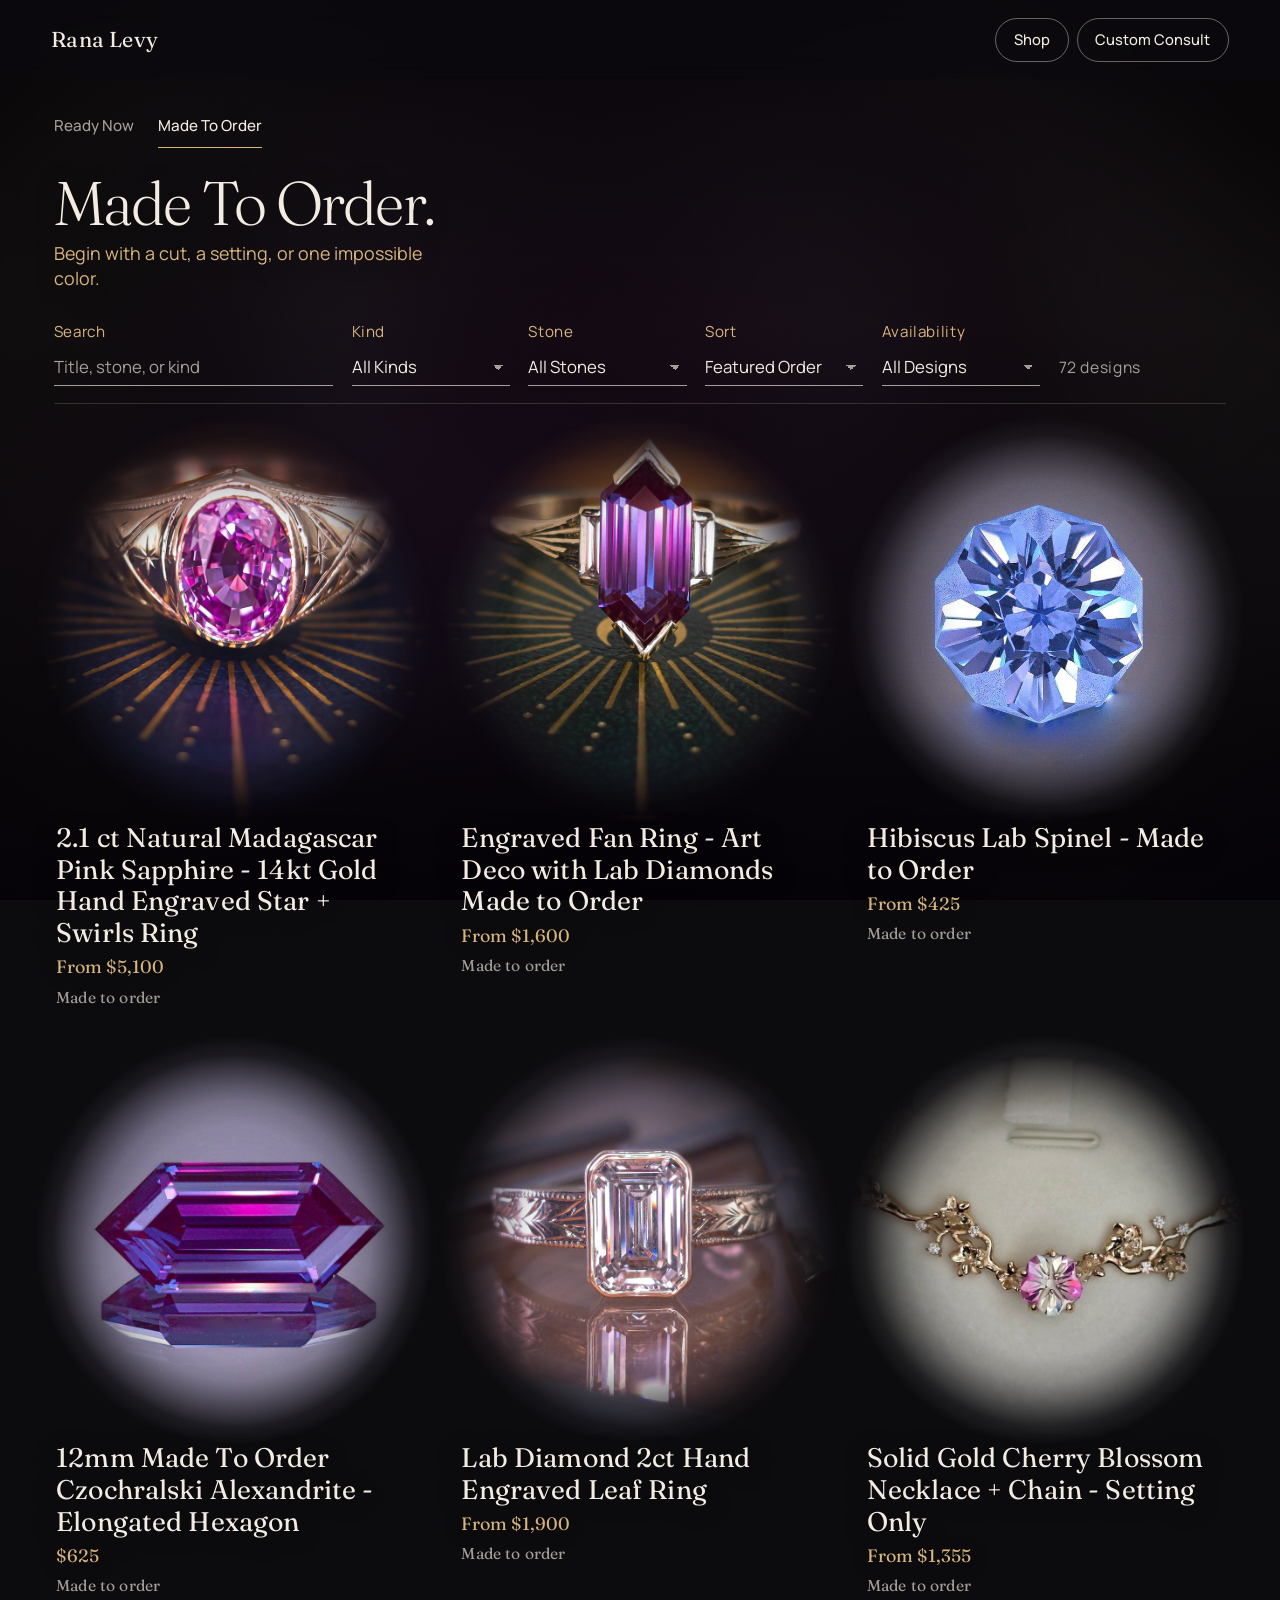
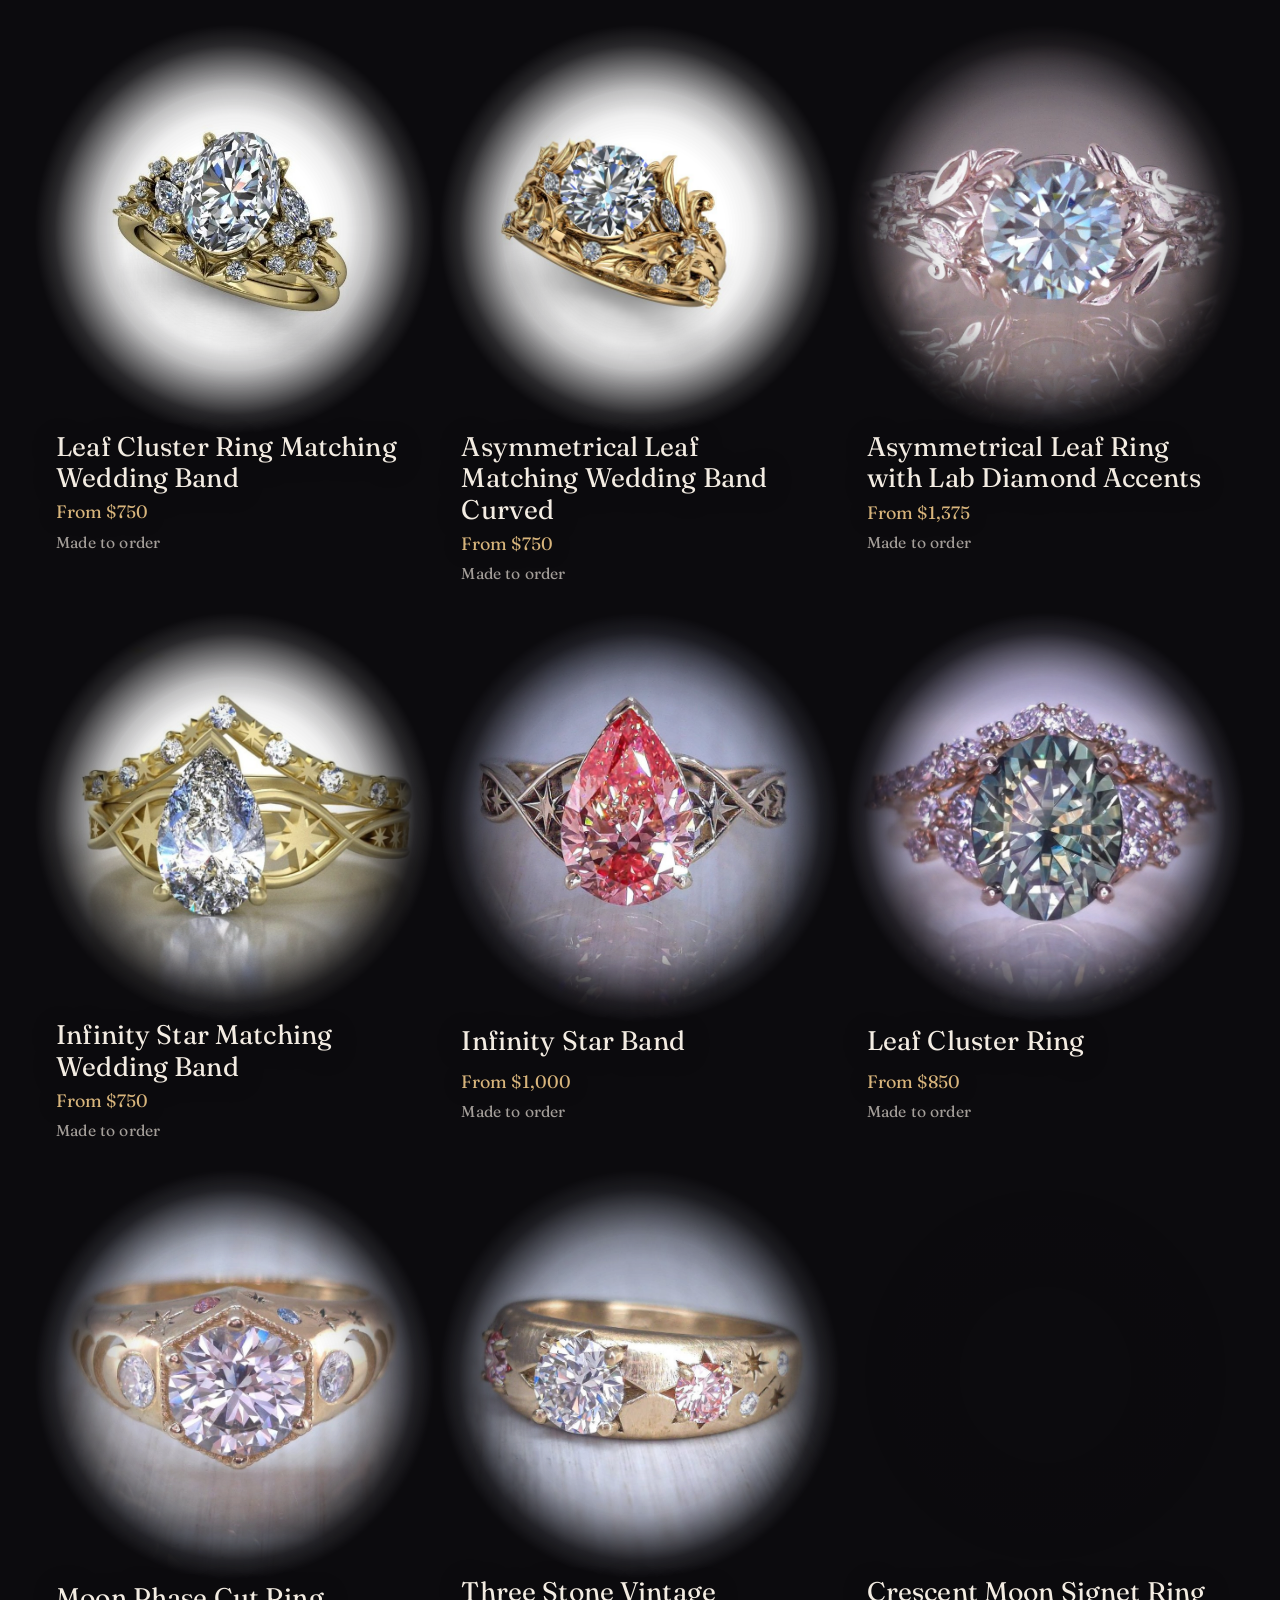
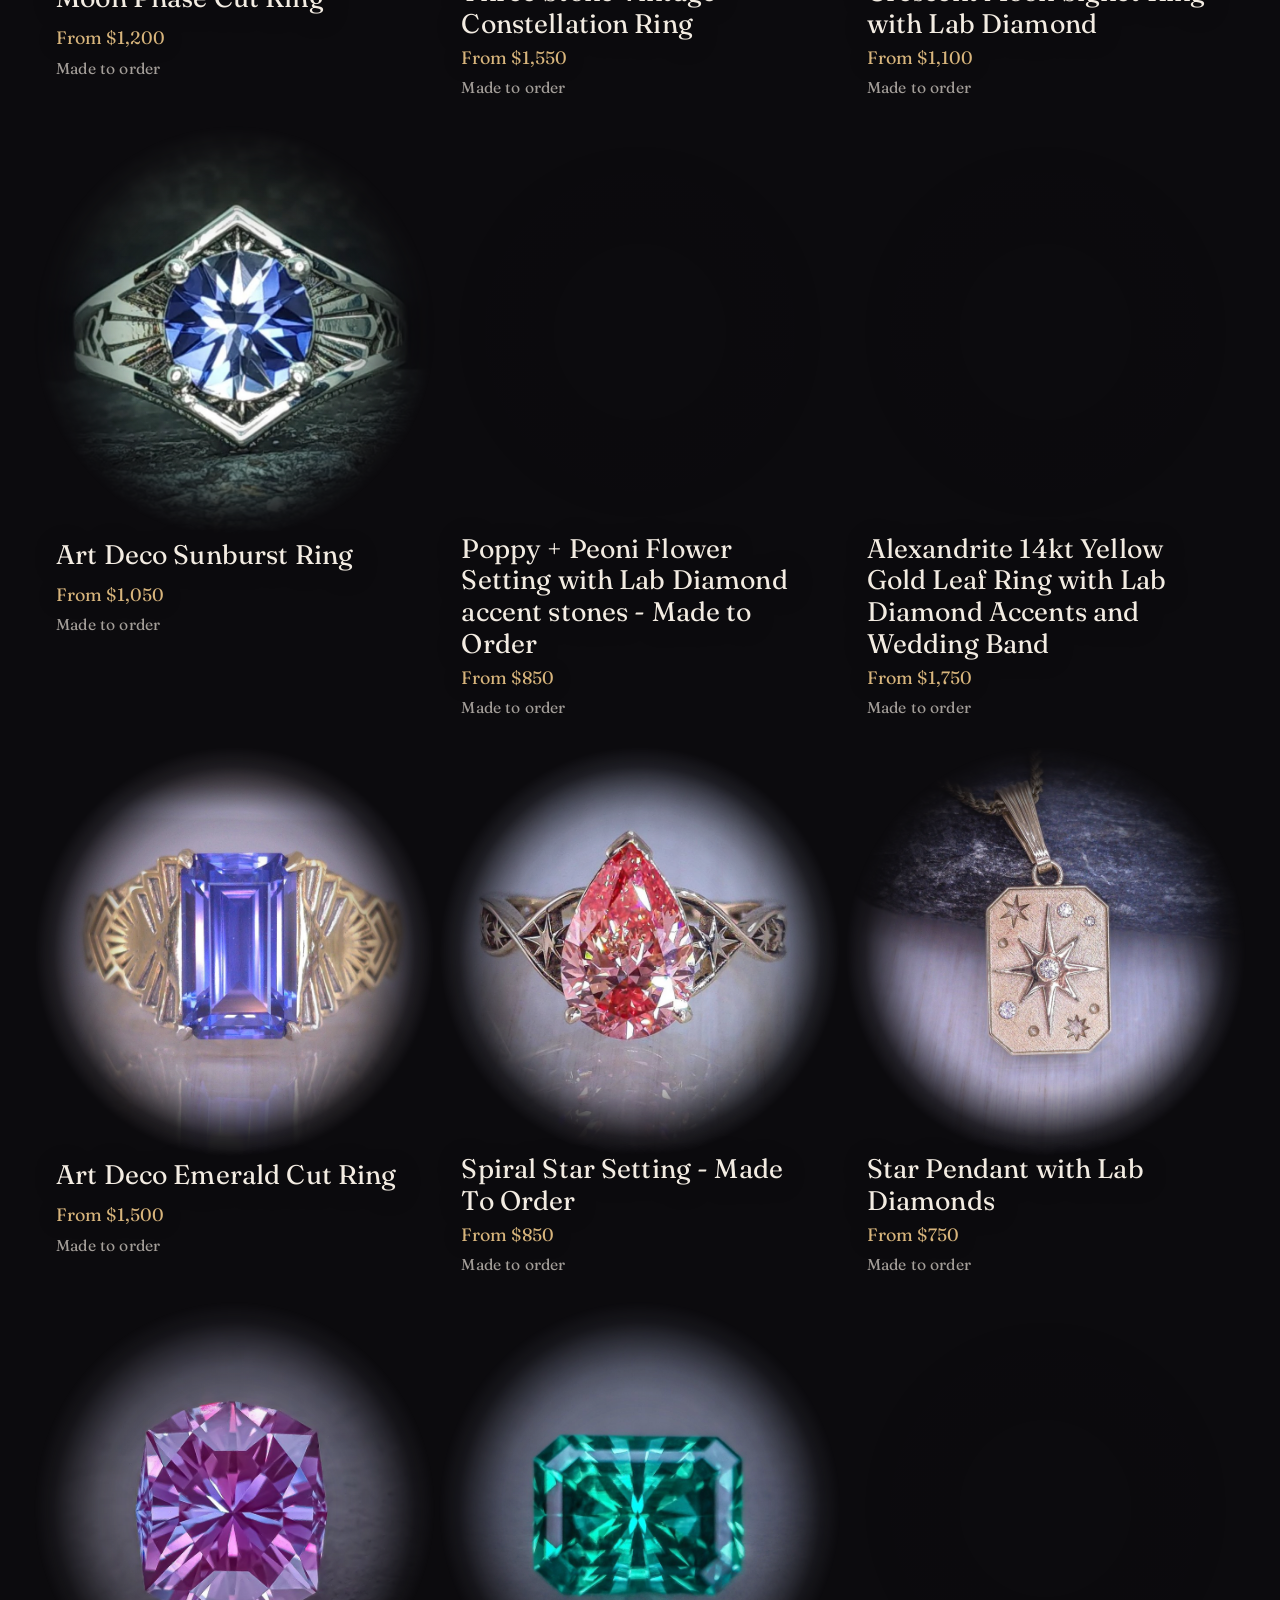
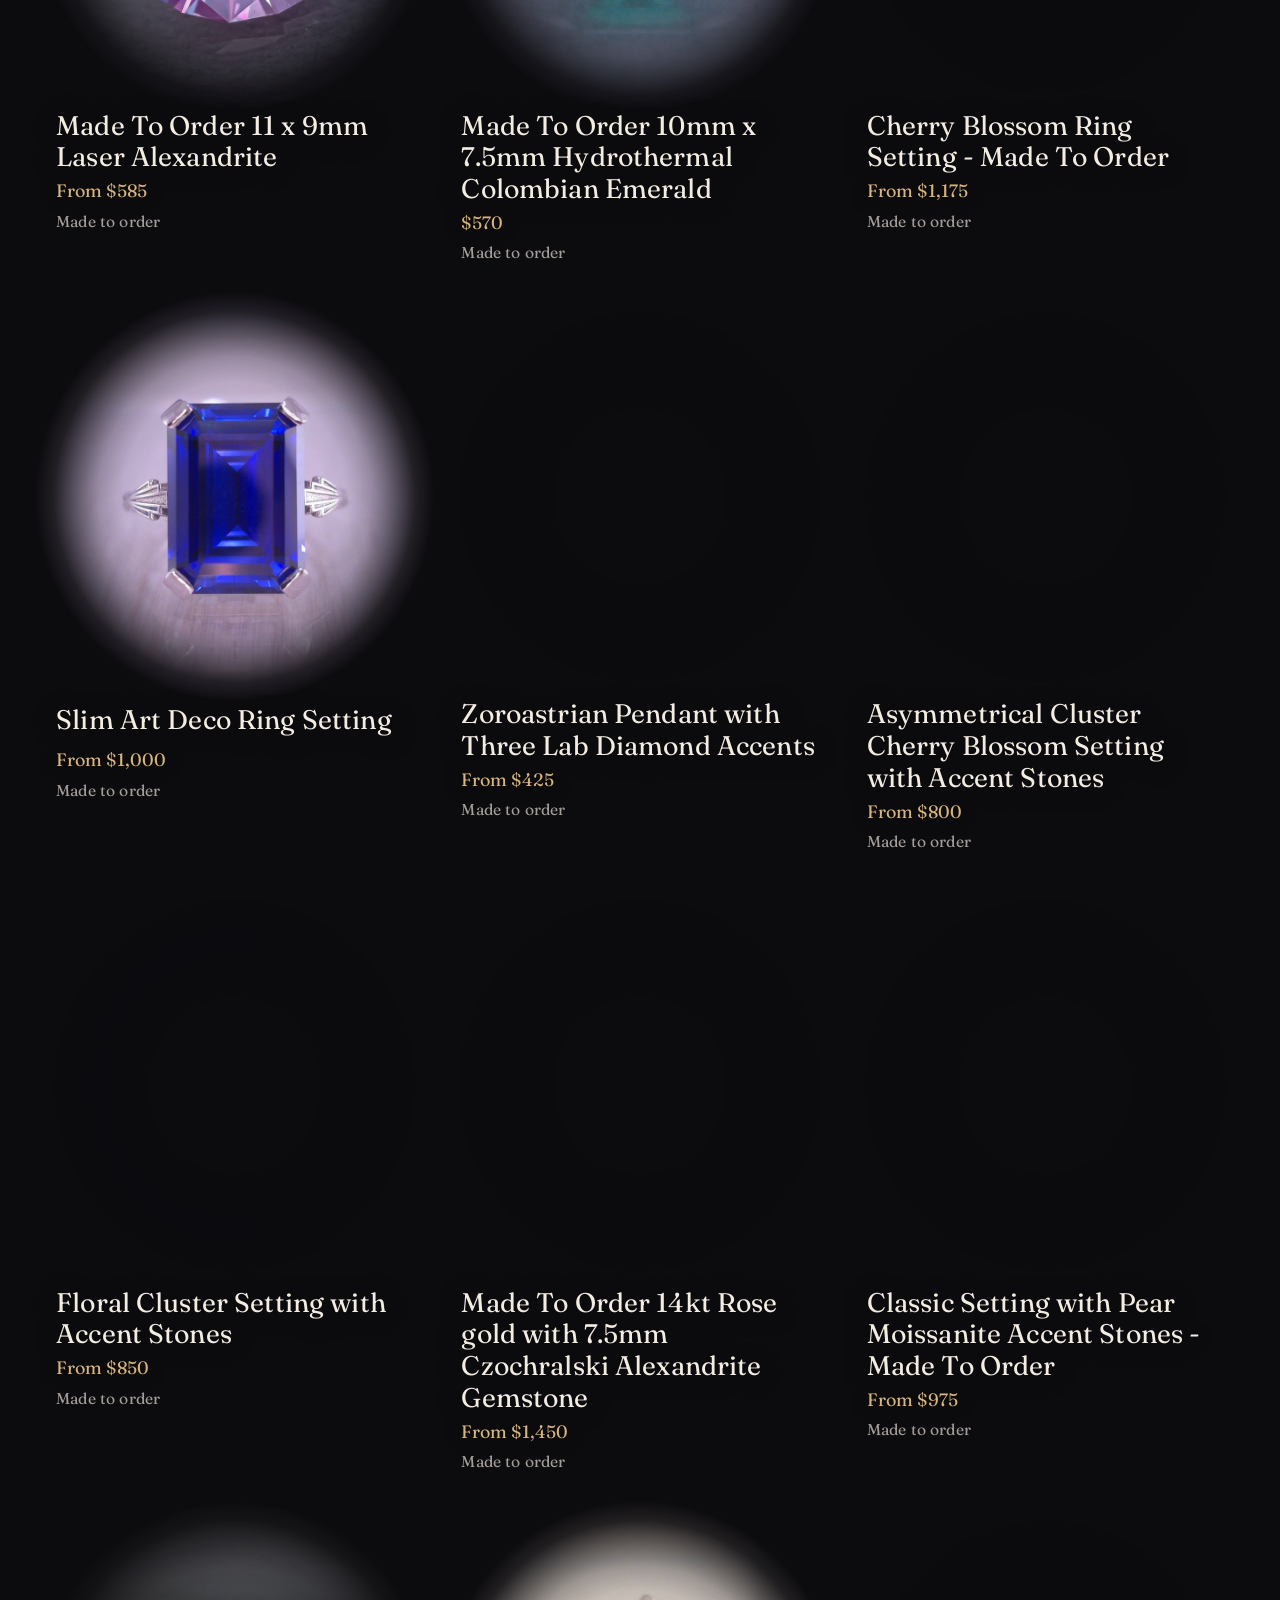
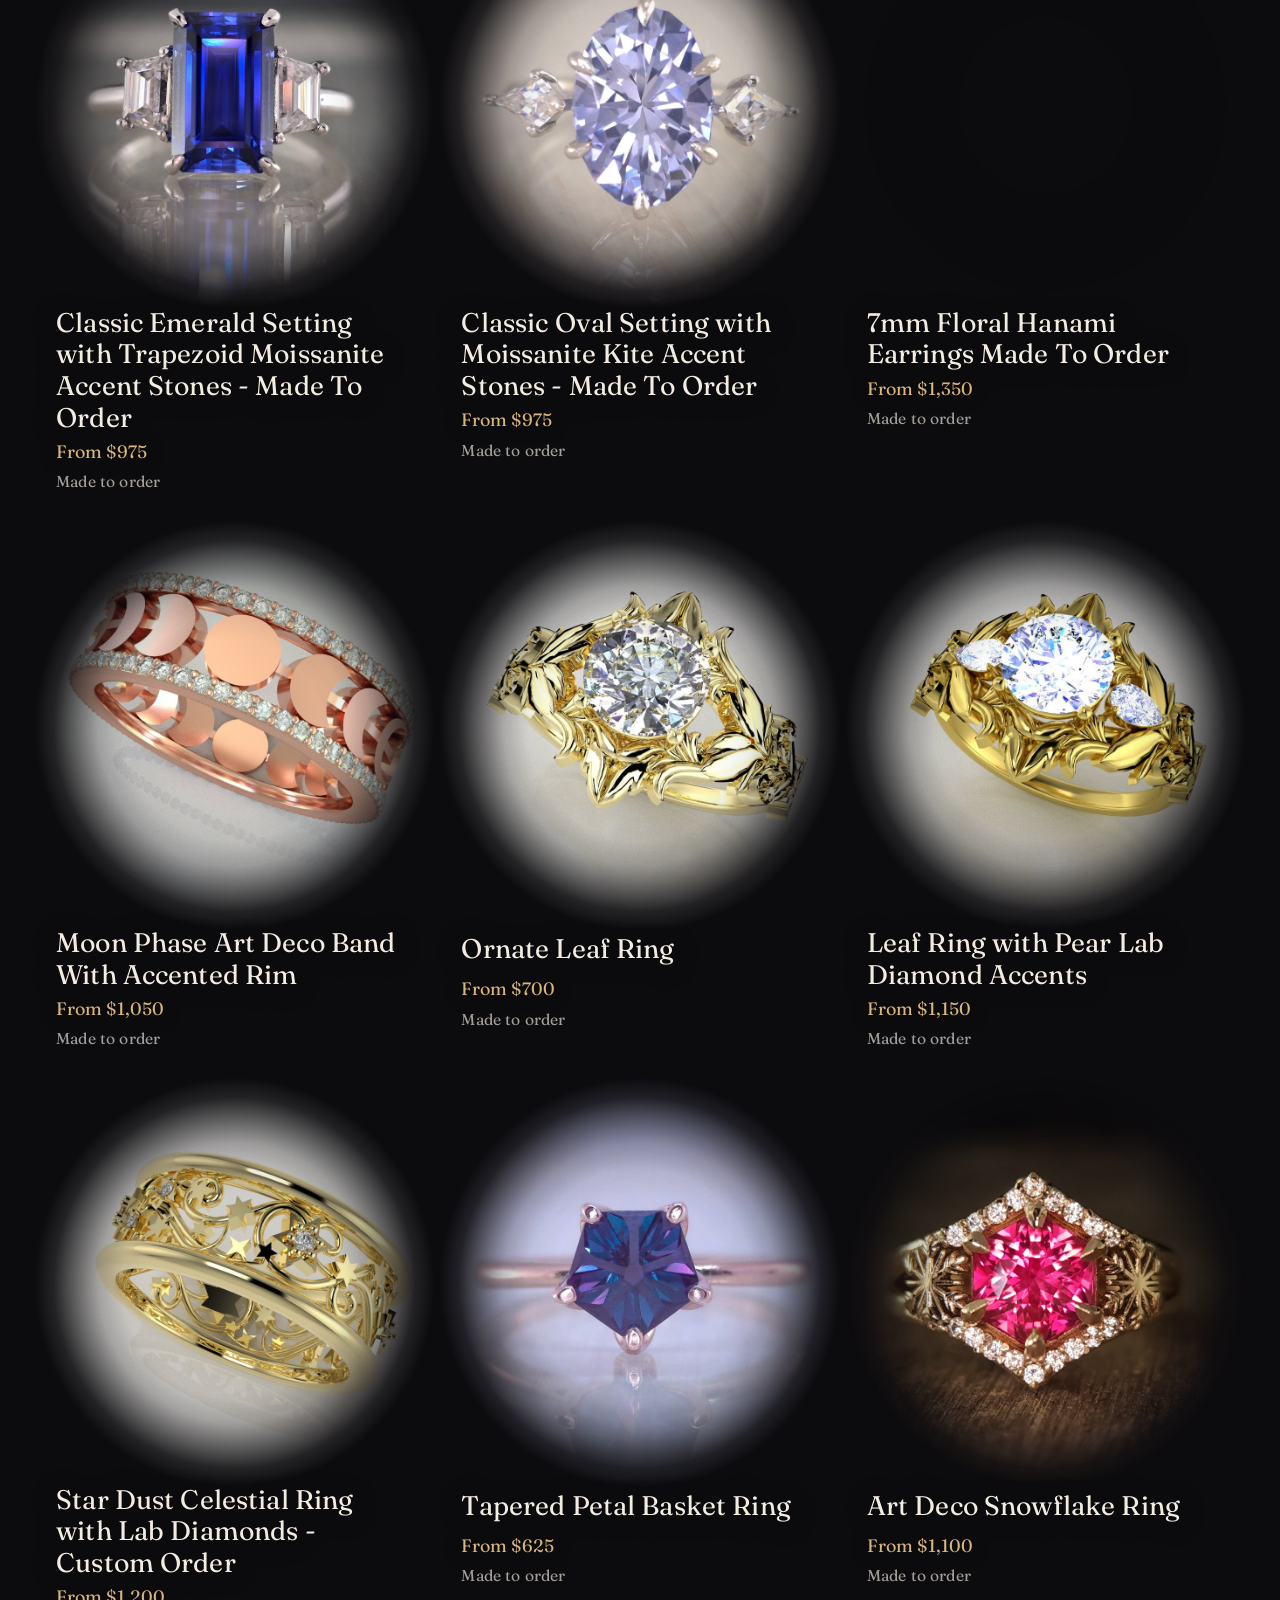
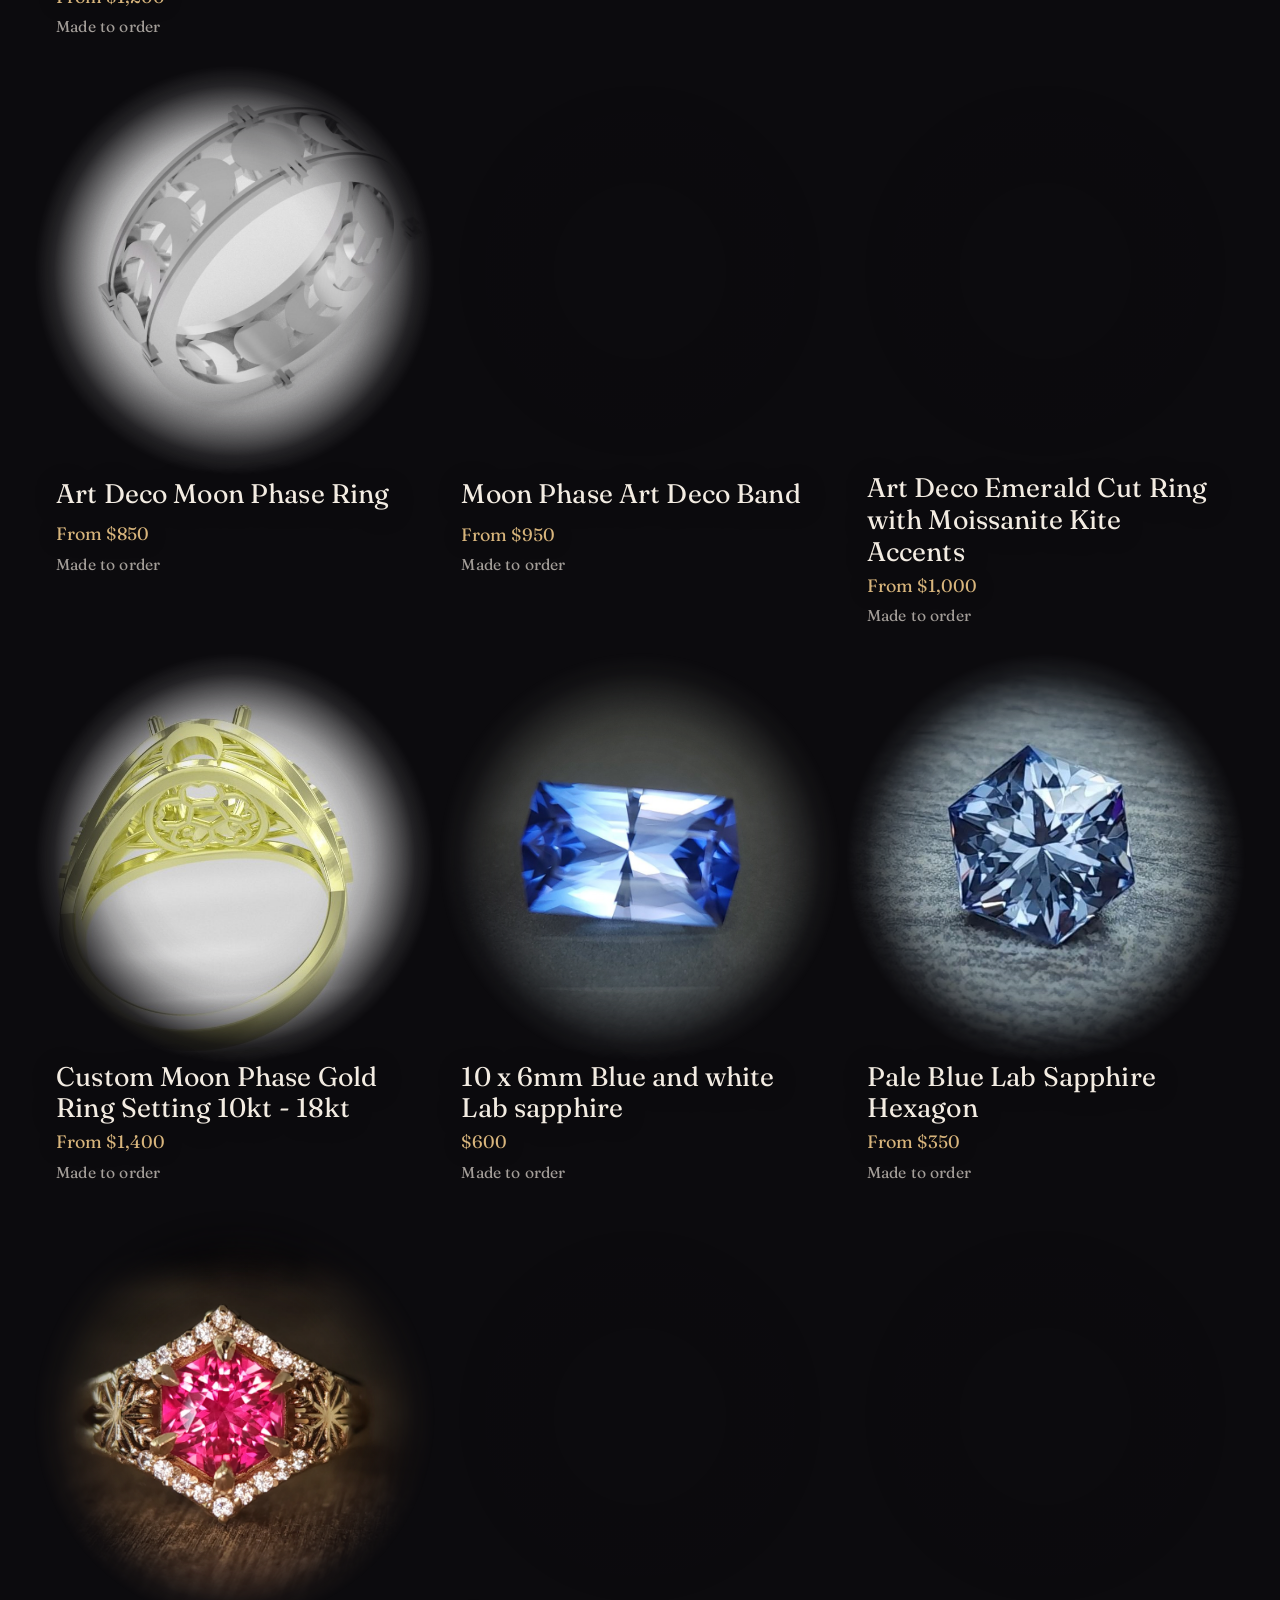
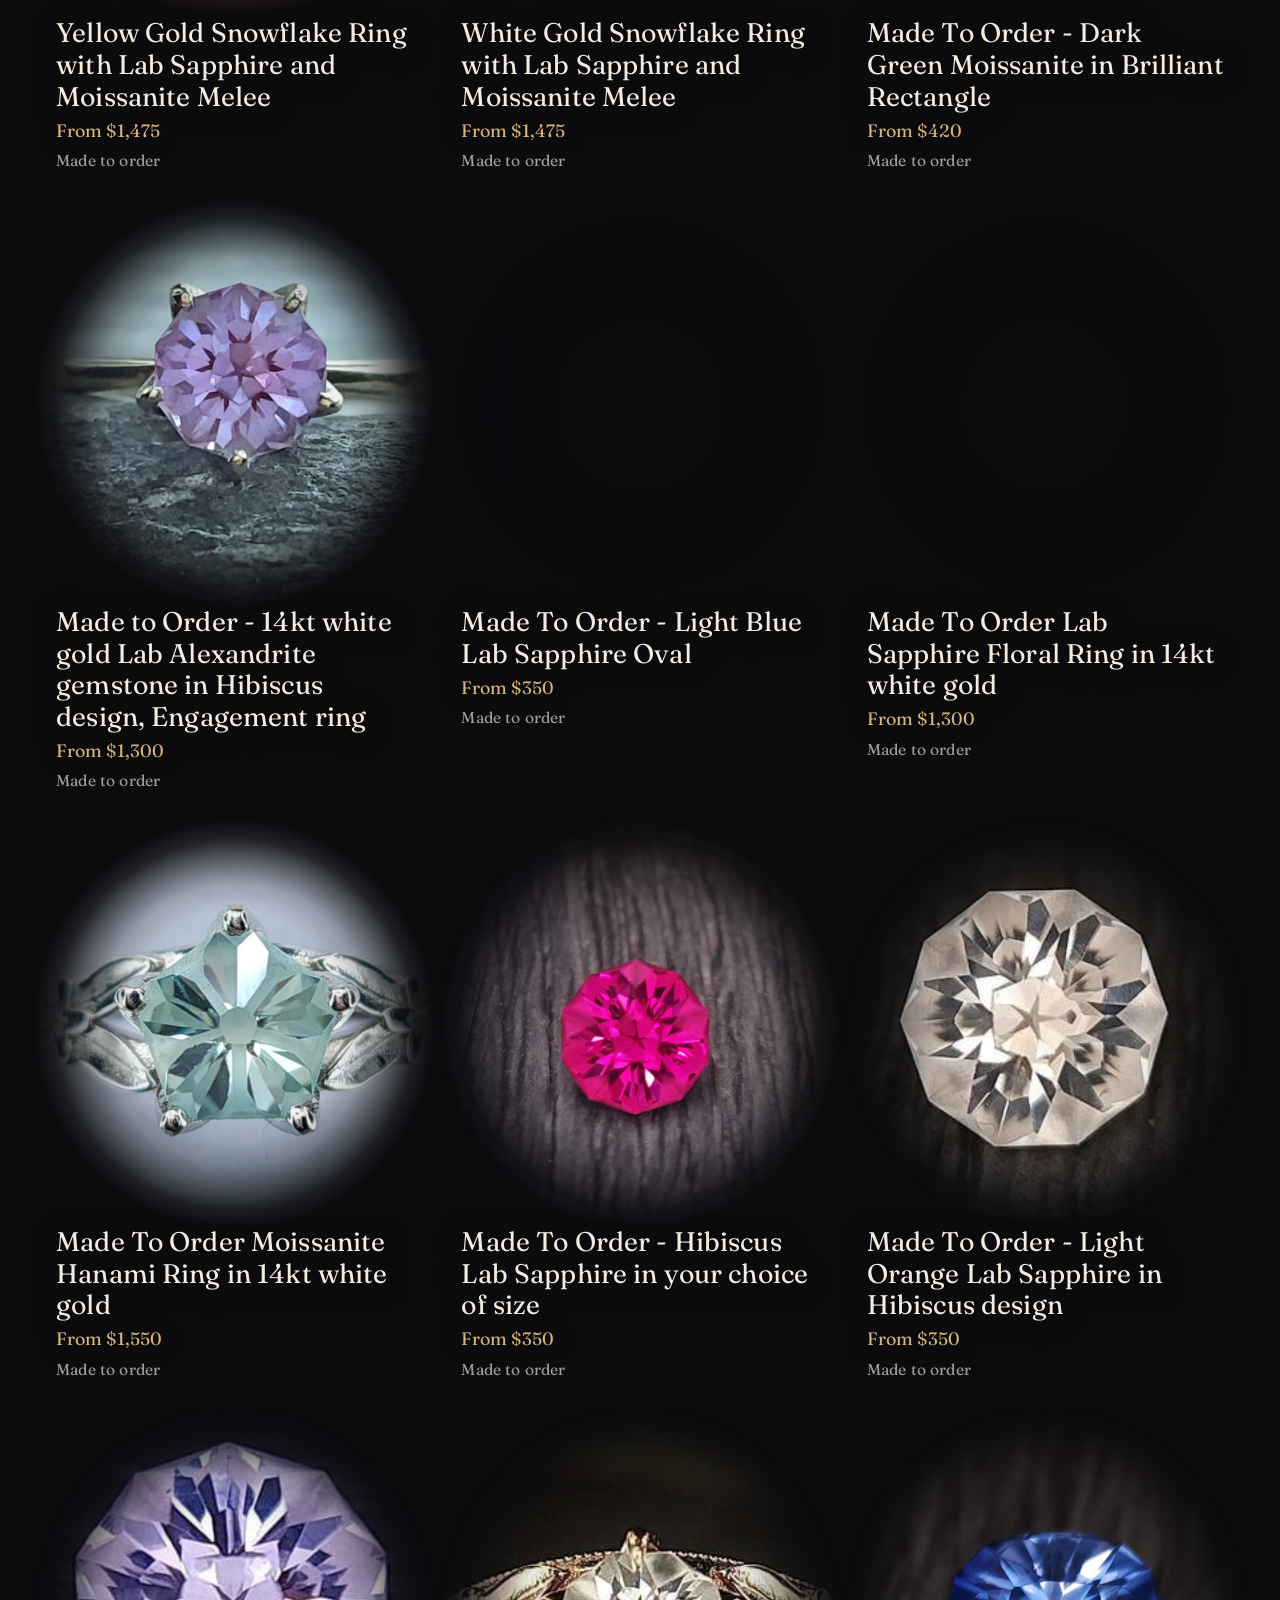
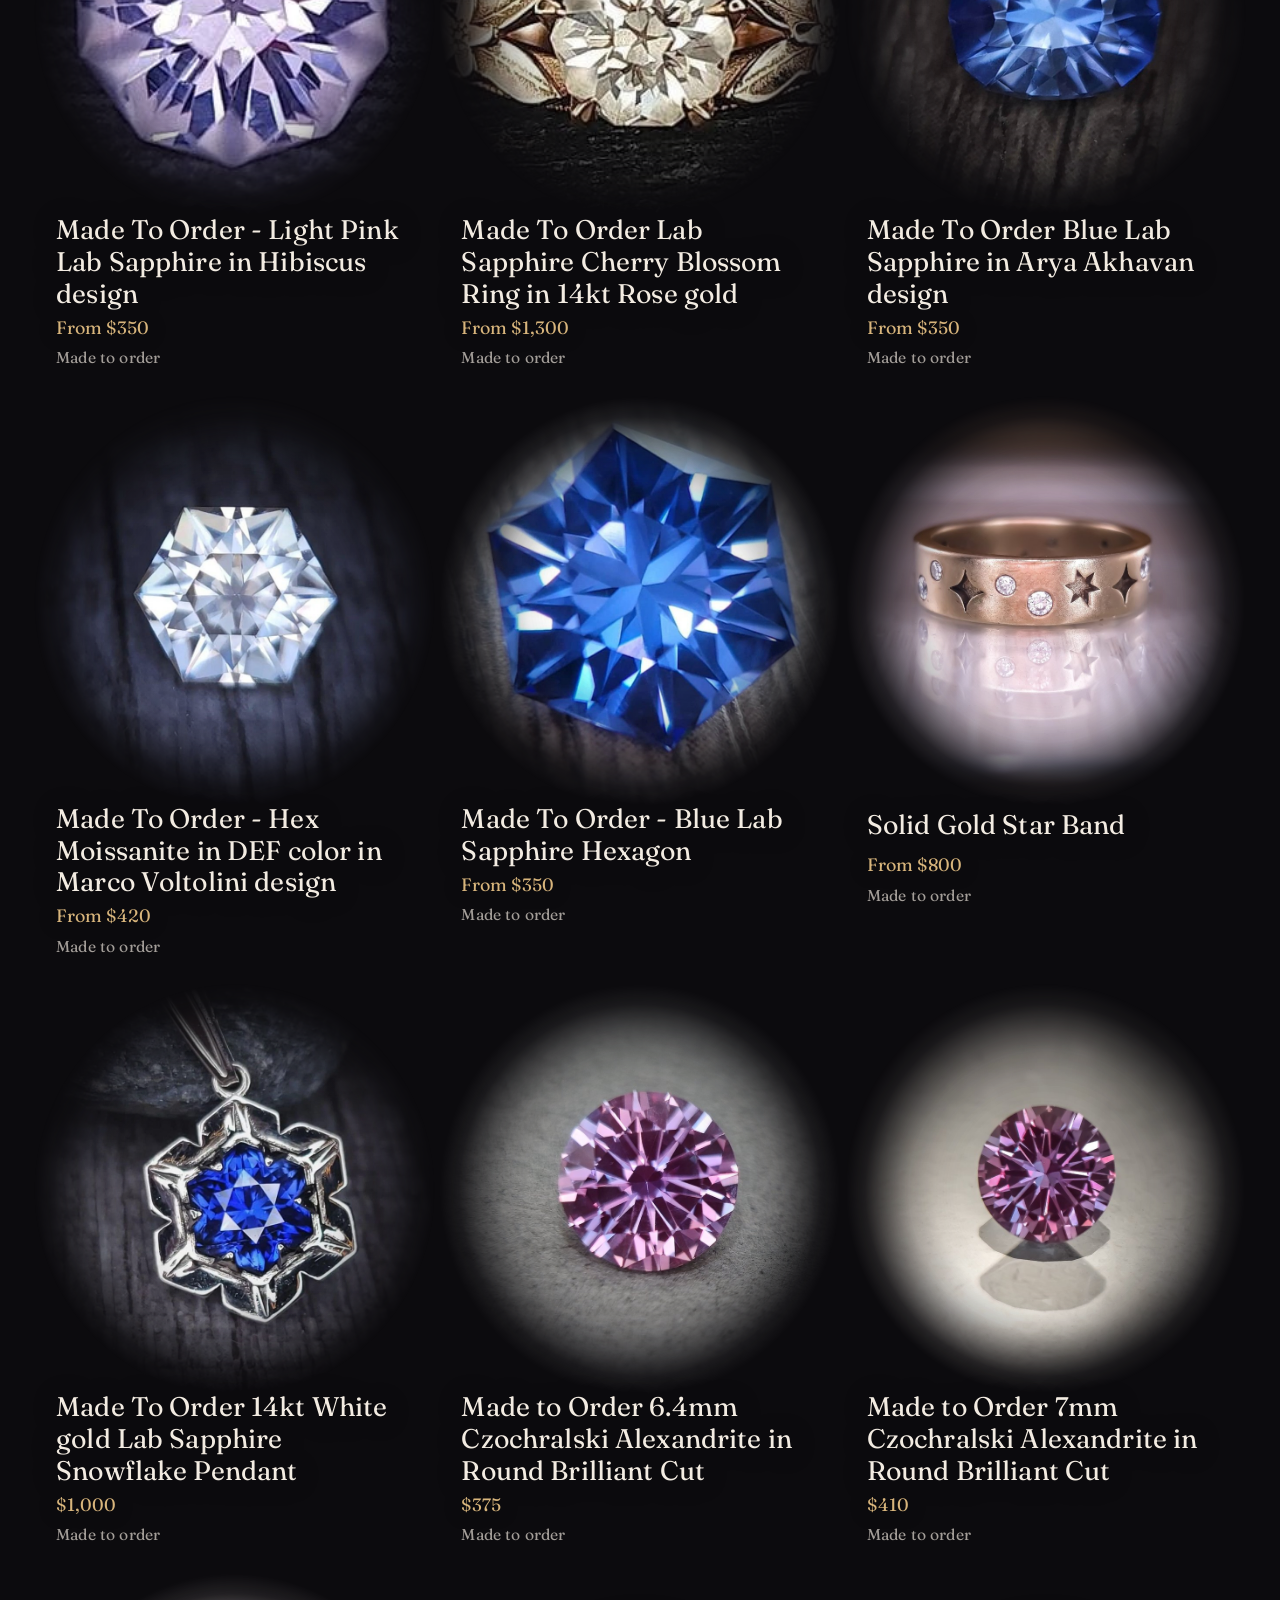
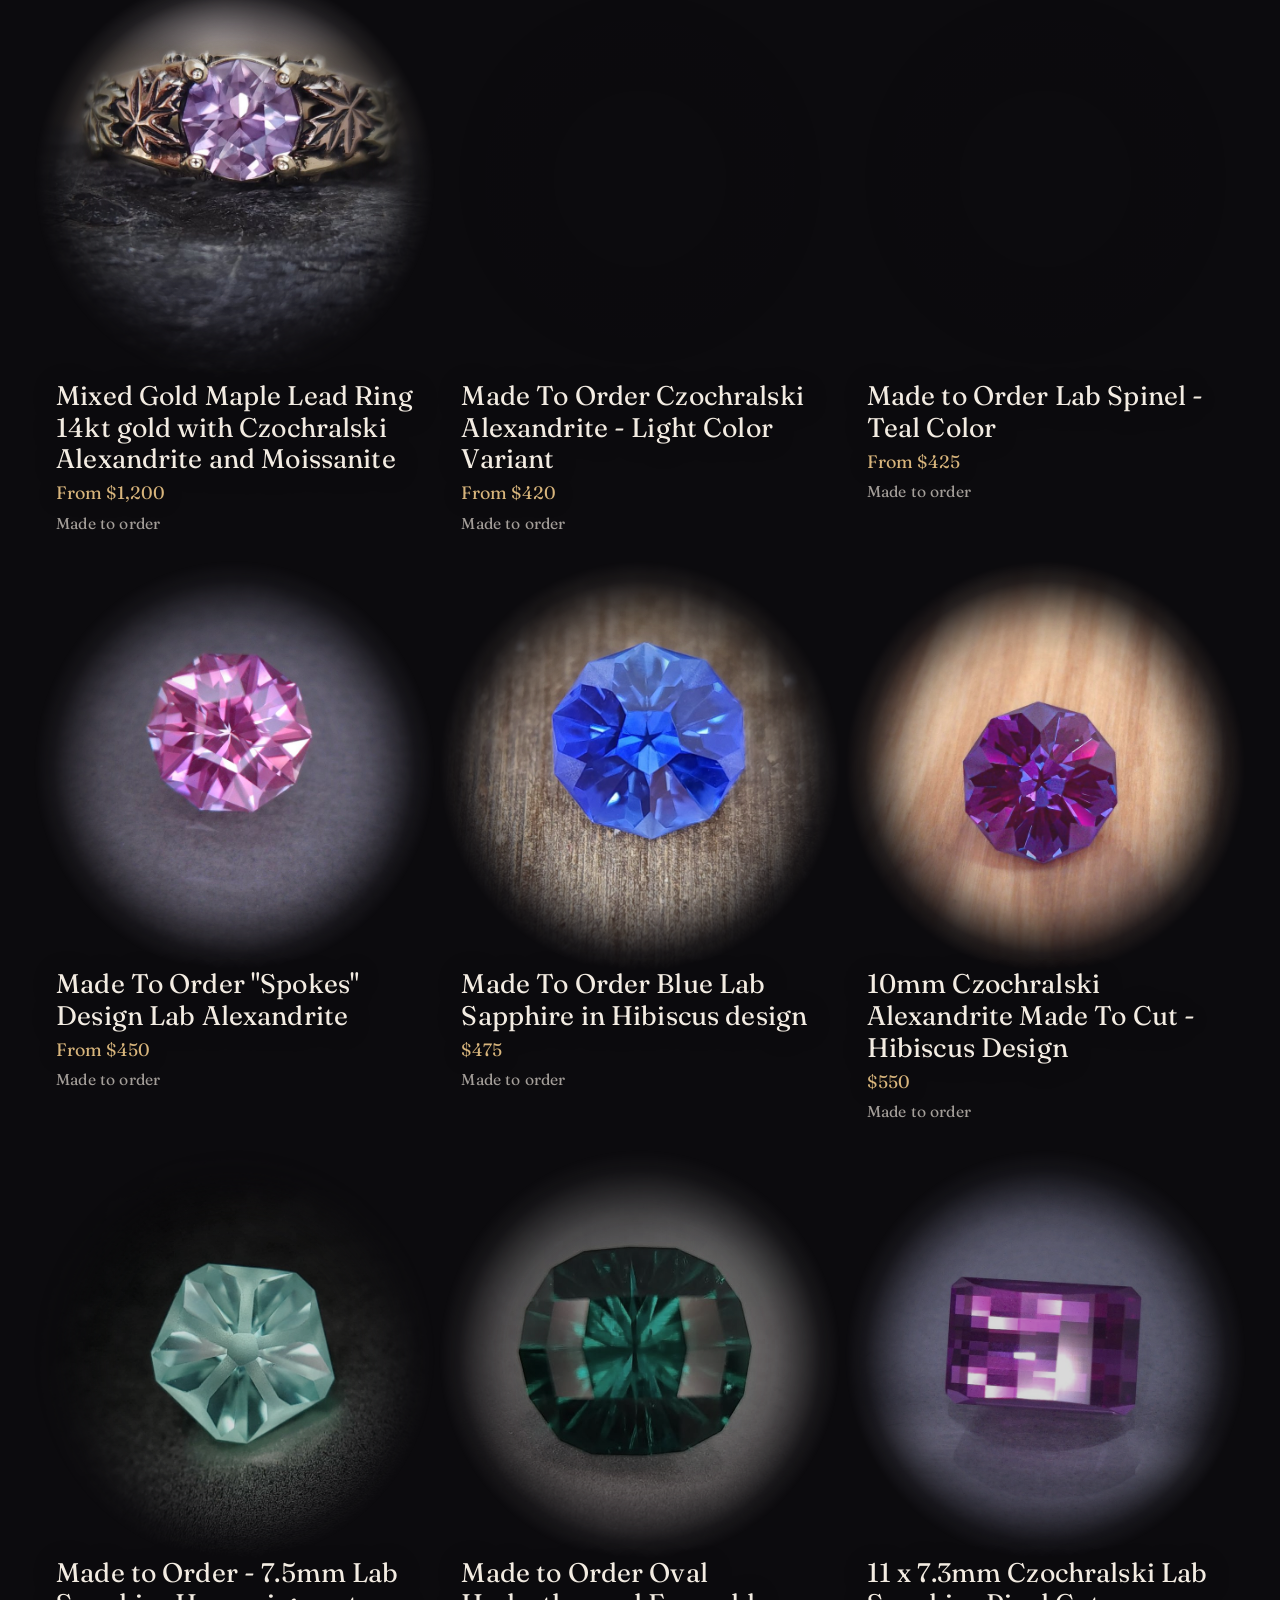
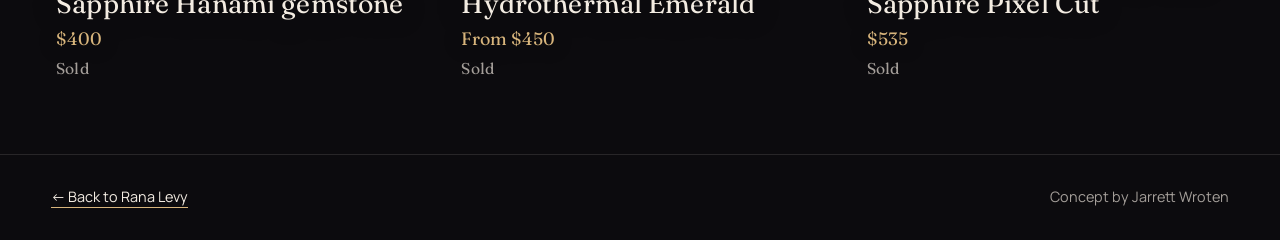
==== commit a0de7f33: "Mobile QA: native-aspect videos on phones (no blow-up), hero copy on solid ink below film, no text-s" ====
--- a/made.html
+++ b/made.html
@@ -37,7 +37,7 @@
     <link rel="preconnect" href="https://fonts.googleapis.com"><link rel="preconnect" href="https://fonts.gstatic.com" crossorigin>
   <link href="https://fonts.googleapis.com/css2?family=Fraunces:ital,opsz,wght@0,9..144,300;0,9..144,400;1,9..144,300;1,9..144,400&family=Manrope:wght@400;500;600&display=swap" rel="stylesheet">
   <link rel="stylesheet" href="shell.css?v=r2">
-  <link rel="stylesheet" href="shop-r2.css?v=1">
+  <link rel="stylesheet" href="shop-r2.css?v=2">
   <script type="text/javascript">(function(w,d){w.clarity=w.clarity||function(){(w.clarity.q=w.clarity.q||[]).push(arguments)};var done=0,ev=["scroll","pointerdown","keydown"],o={passive:true,capture:true};function go(){if(done)return;done=1;ev.forEach(function(e){w.removeEventListener(e,go,o)});var t=d.createElement("script");t.async=1;t.src="https://www.clarity.ms/tag/yvve5xueah";var y=d.getElementsByTagName("script")[0];y.parentNode.insertBefore(t,y)}ev.forEach(function(e){w.addEventListener(e,go,o)});function idle(){w.requestIdleCallback?w.requestIdleCallback(go,{timeout:2500}):setTimeout(go,2500)}d.readyState==="complete"?idle():w.addEventListener("load",idle,{once:true})})(window,document);clarity("set","site","rana-r2");</script>
 </head>
 <body class="shell-body page-made" data-page="made">
@@ -60,7 +60,7 @@
   </header>
 
   <main class="shell-main" id="main">
-    <nav class="r2-switch" aria-label="Collections"><a href="ready.html">Ready Now</a><a href="made.html" aria-current="page">Made To Order</a></nav>
+    <div class="r2-switch" role="tablist" aria-label="Collections"><a role="tab" aria-selected="false" href="ready.html">Ready Now</a><a role="tab" aria-selected="true" href="made.html" aria-current="page">Made To Order</a></div>
     <header class="tray-intro">
       <h1>Made To Order.</h1>
       <p>Begin with a cut, a setting, or one impossible color.</p>
--- a/shop-r2.css
+++ b/shop-r2.css
@@ -20,3 +20,7 @@
 .r2-switch a{color:rgba(243,236,226,.66);text-decoration:none;padding-bottom:.35rem;border-bottom:1px solid transparent}
 .r2-switch a[aria-current]{color:#f3ece2;border-color:#d8b57c}
 @media(max-width:420px){.r2-chrome{padding:.9rem 1rem;gap:.5rem}.r2-mark{font-size:1.1rem}.r2-cta{font-size:.8rem;padding:.55rem .75rem}}
+/* mobile QA fixes r2.1 */
+.r2-cta,.r2-mark{display:inline-flex;align-items:center;min-height:44px}
+.r2-switch a{display:inline-flex;align-items:center;min-height:44px;padding-bottom:0}
+.piece__title a,.piece__title button{display:inline-flex;align-items:center;min-height:44px}
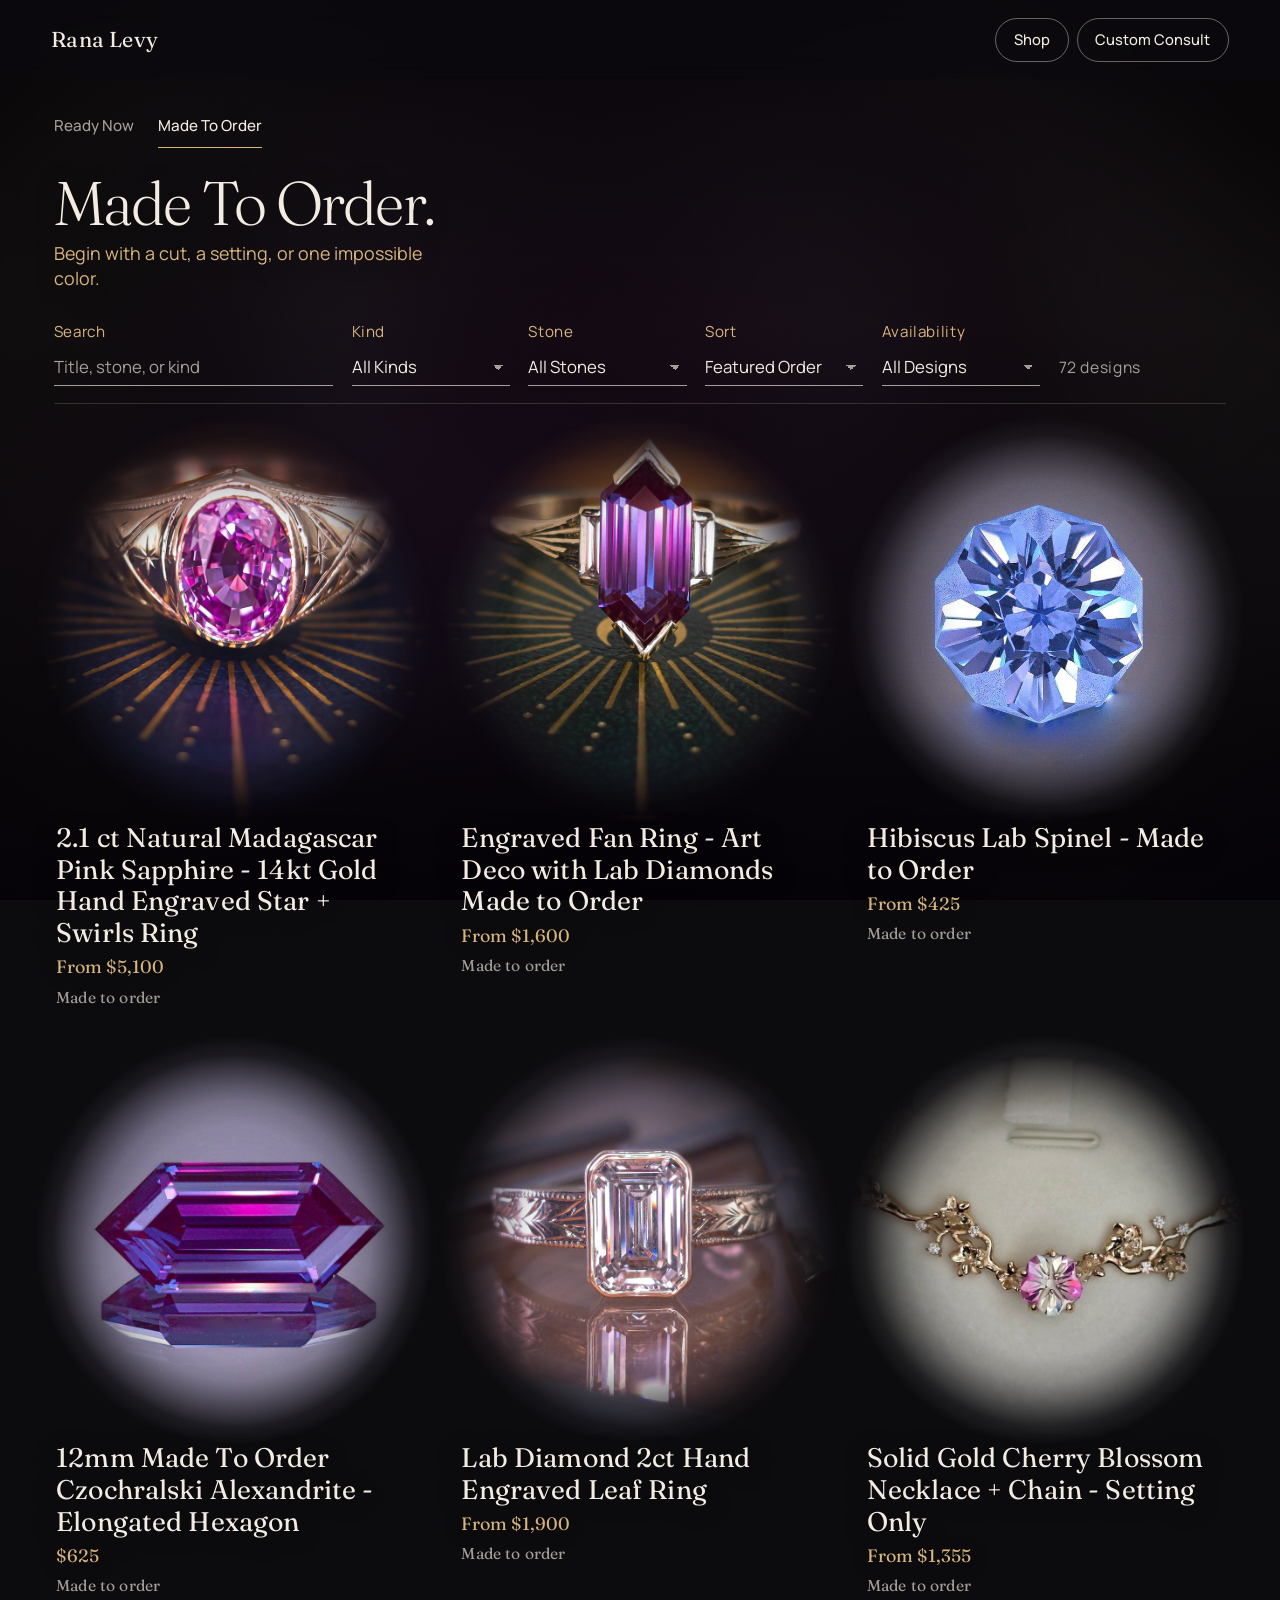
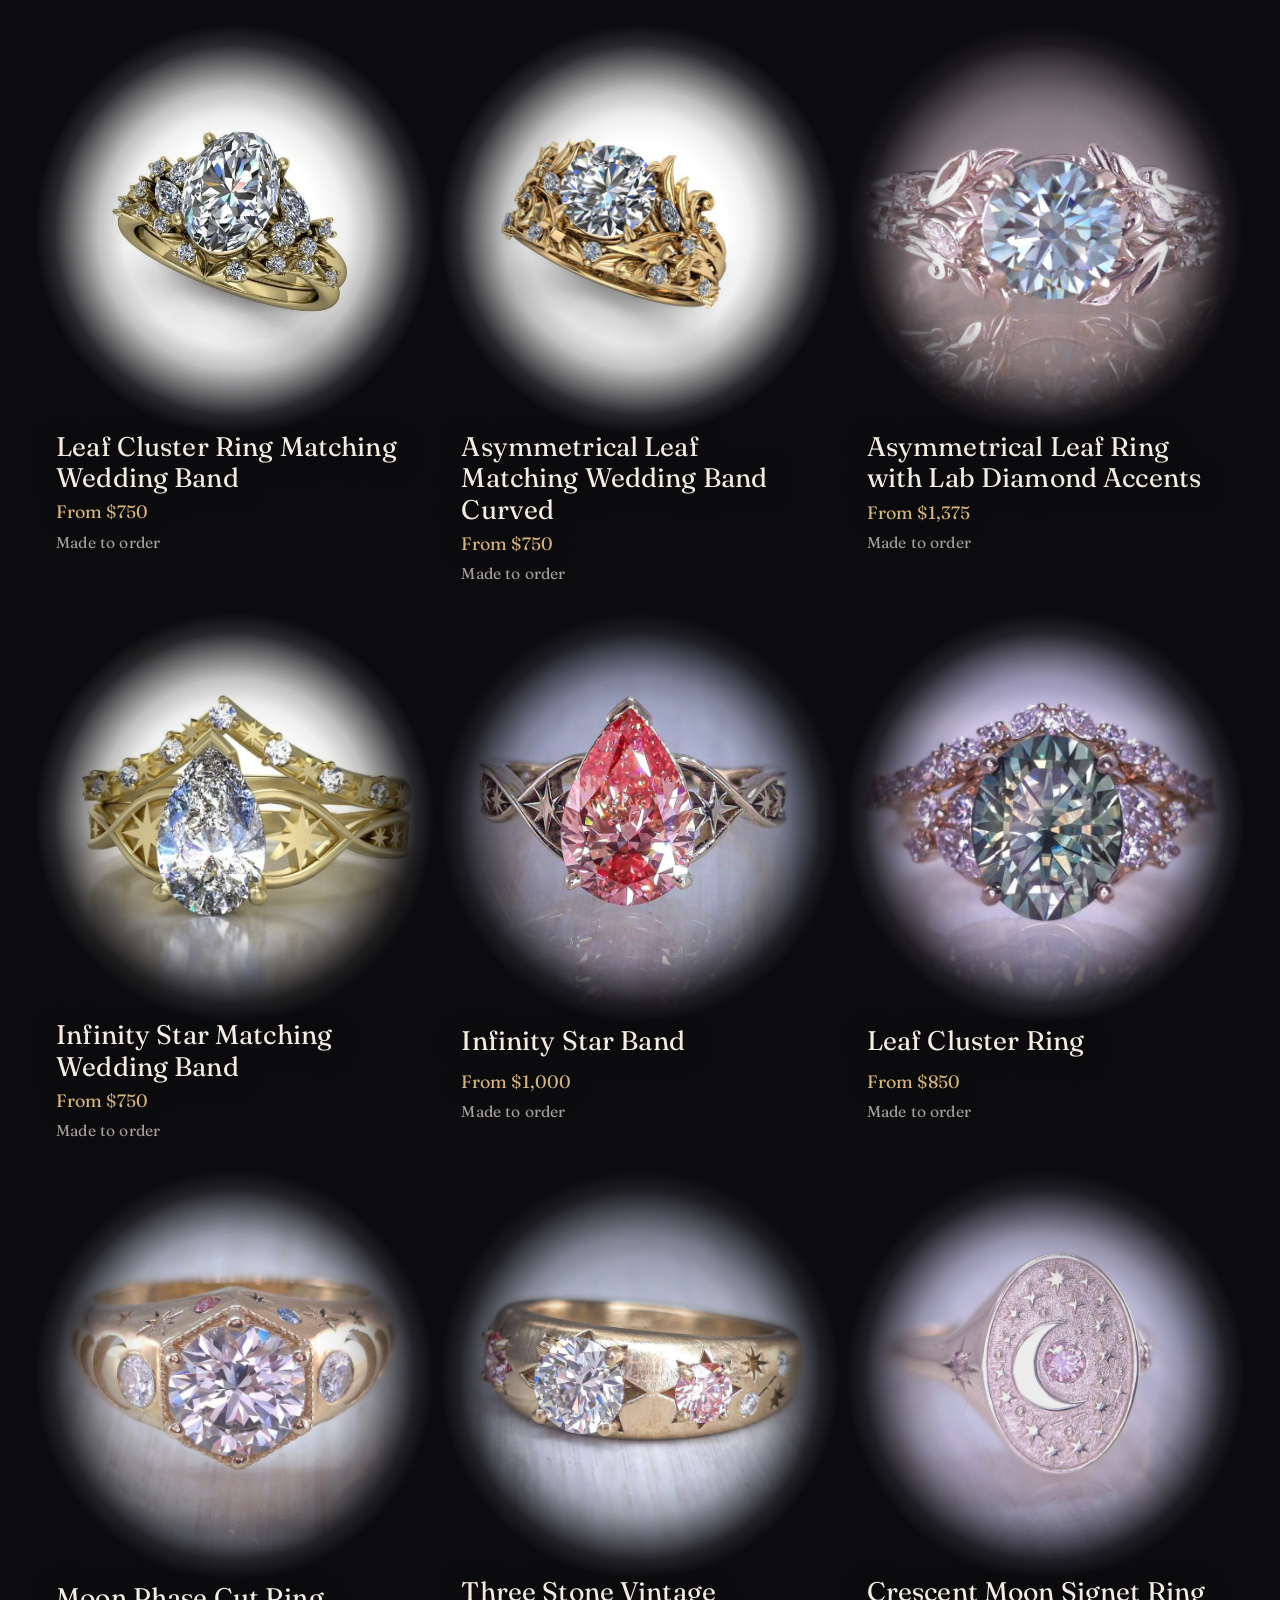
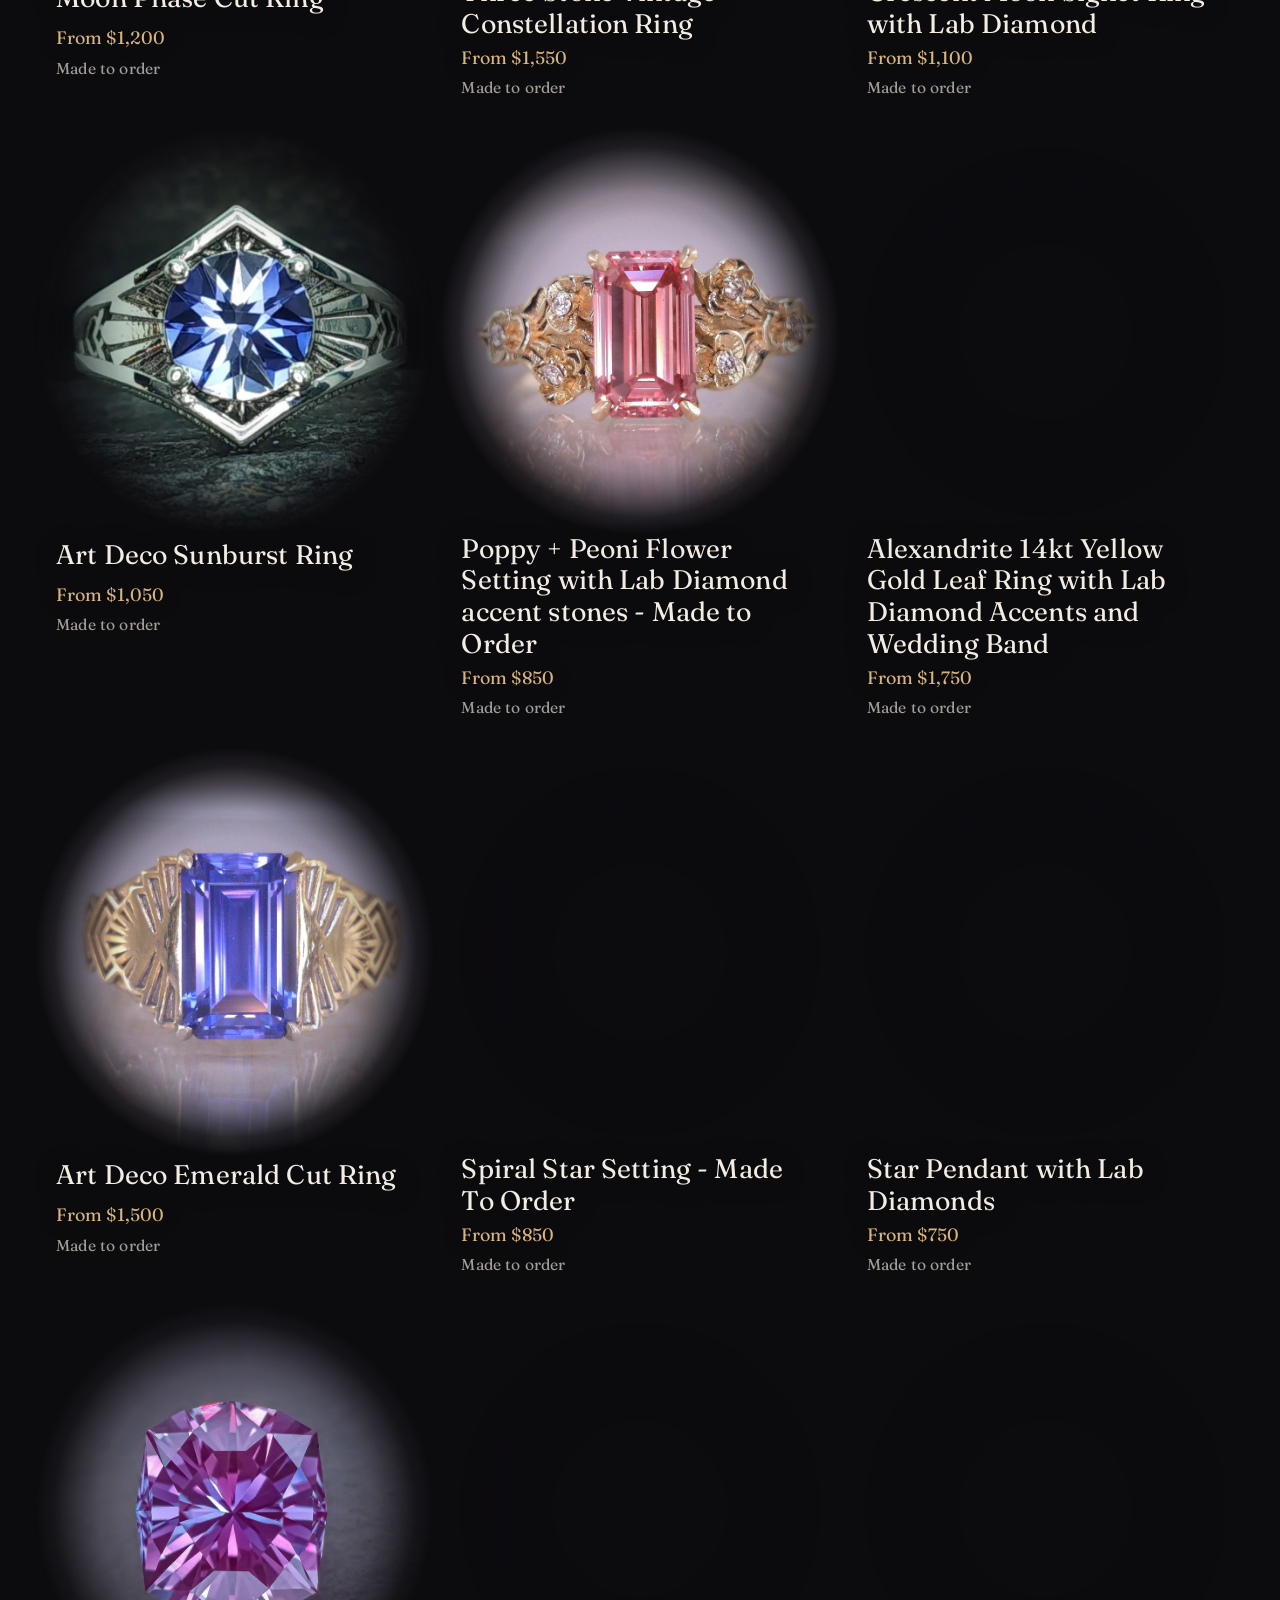
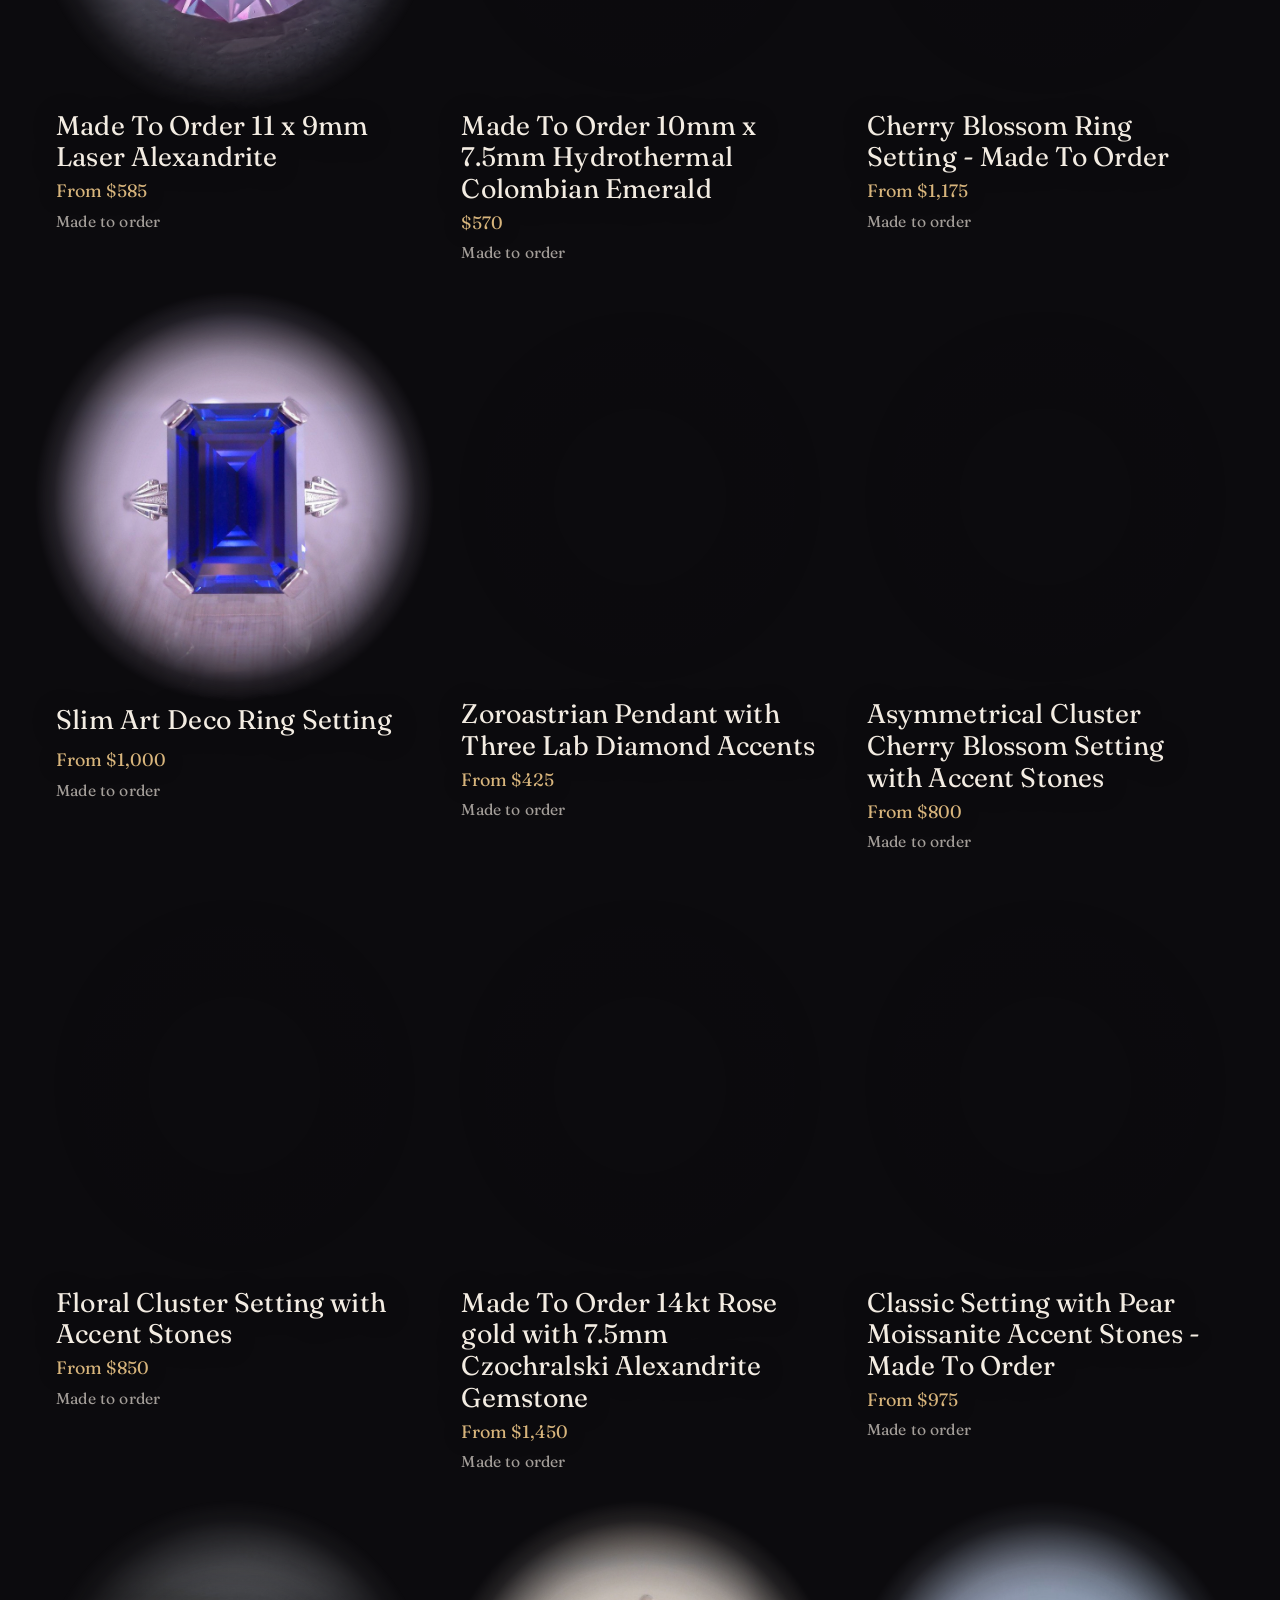
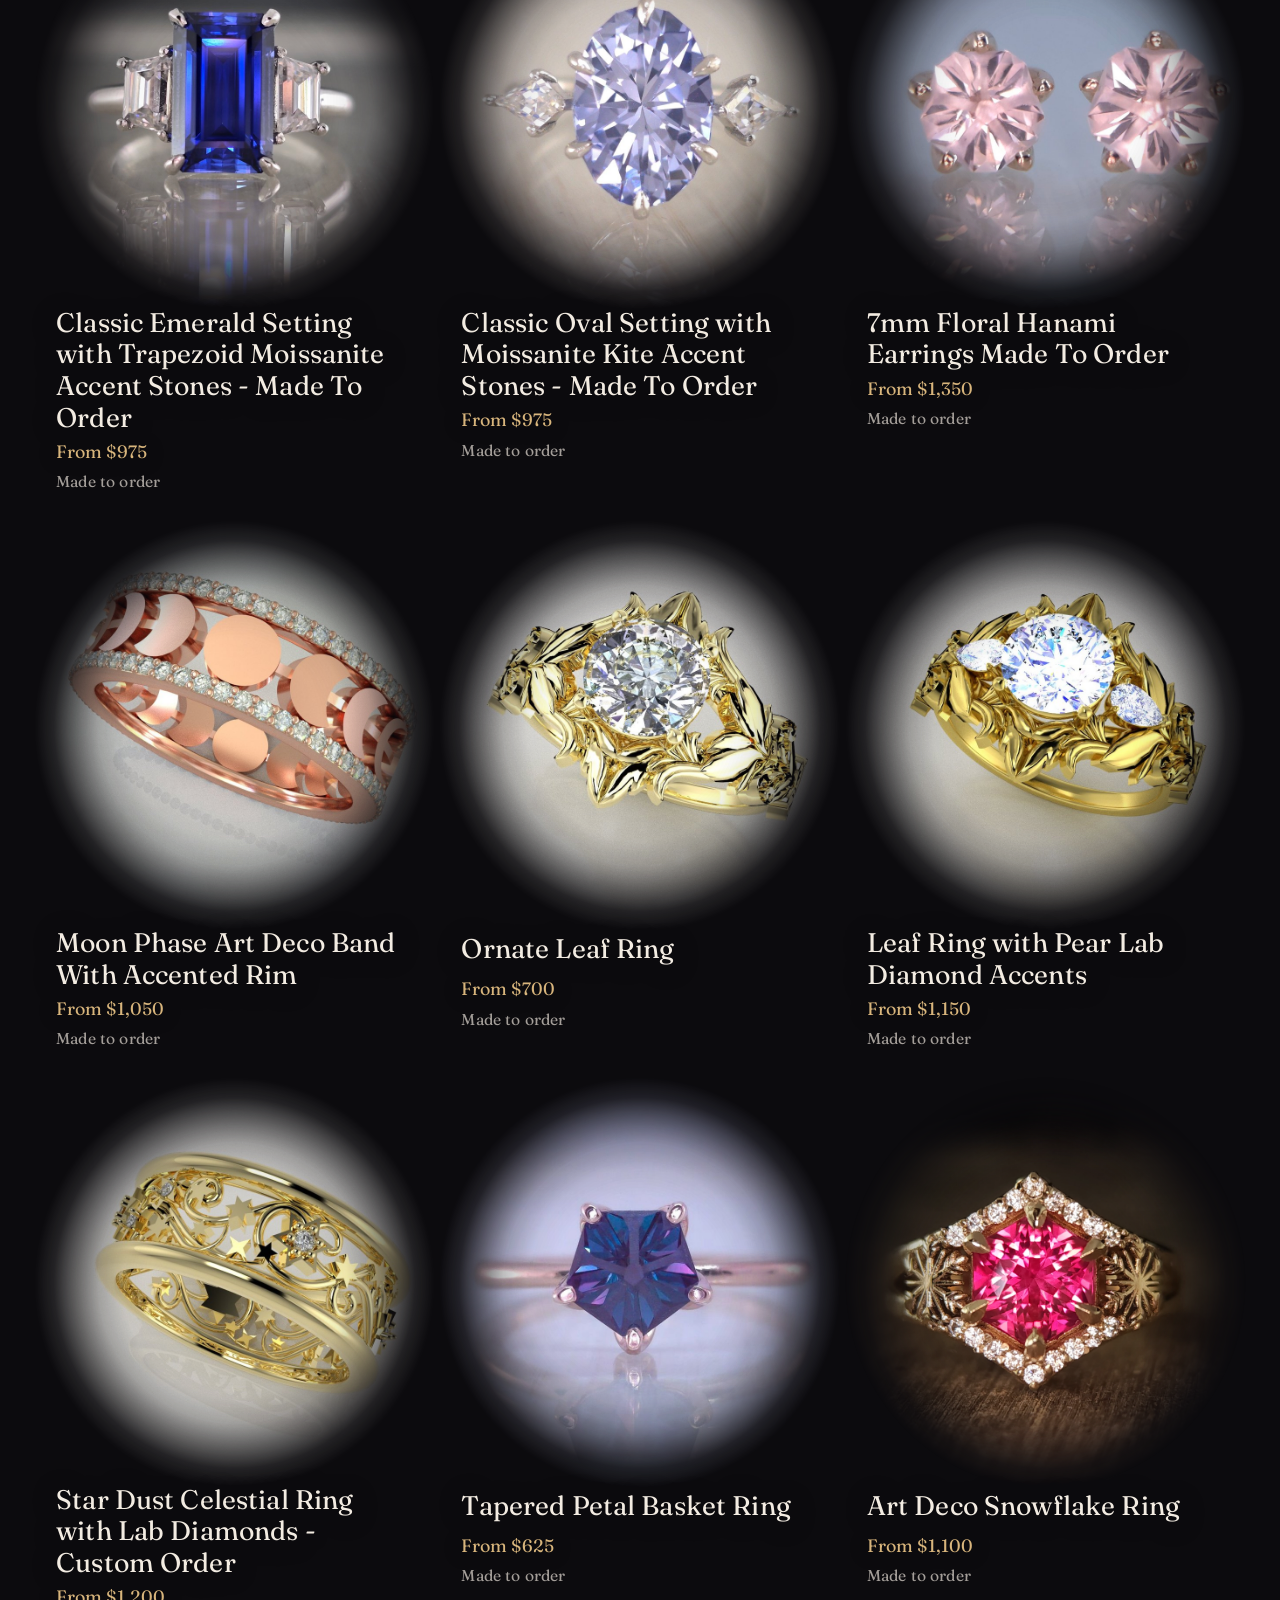
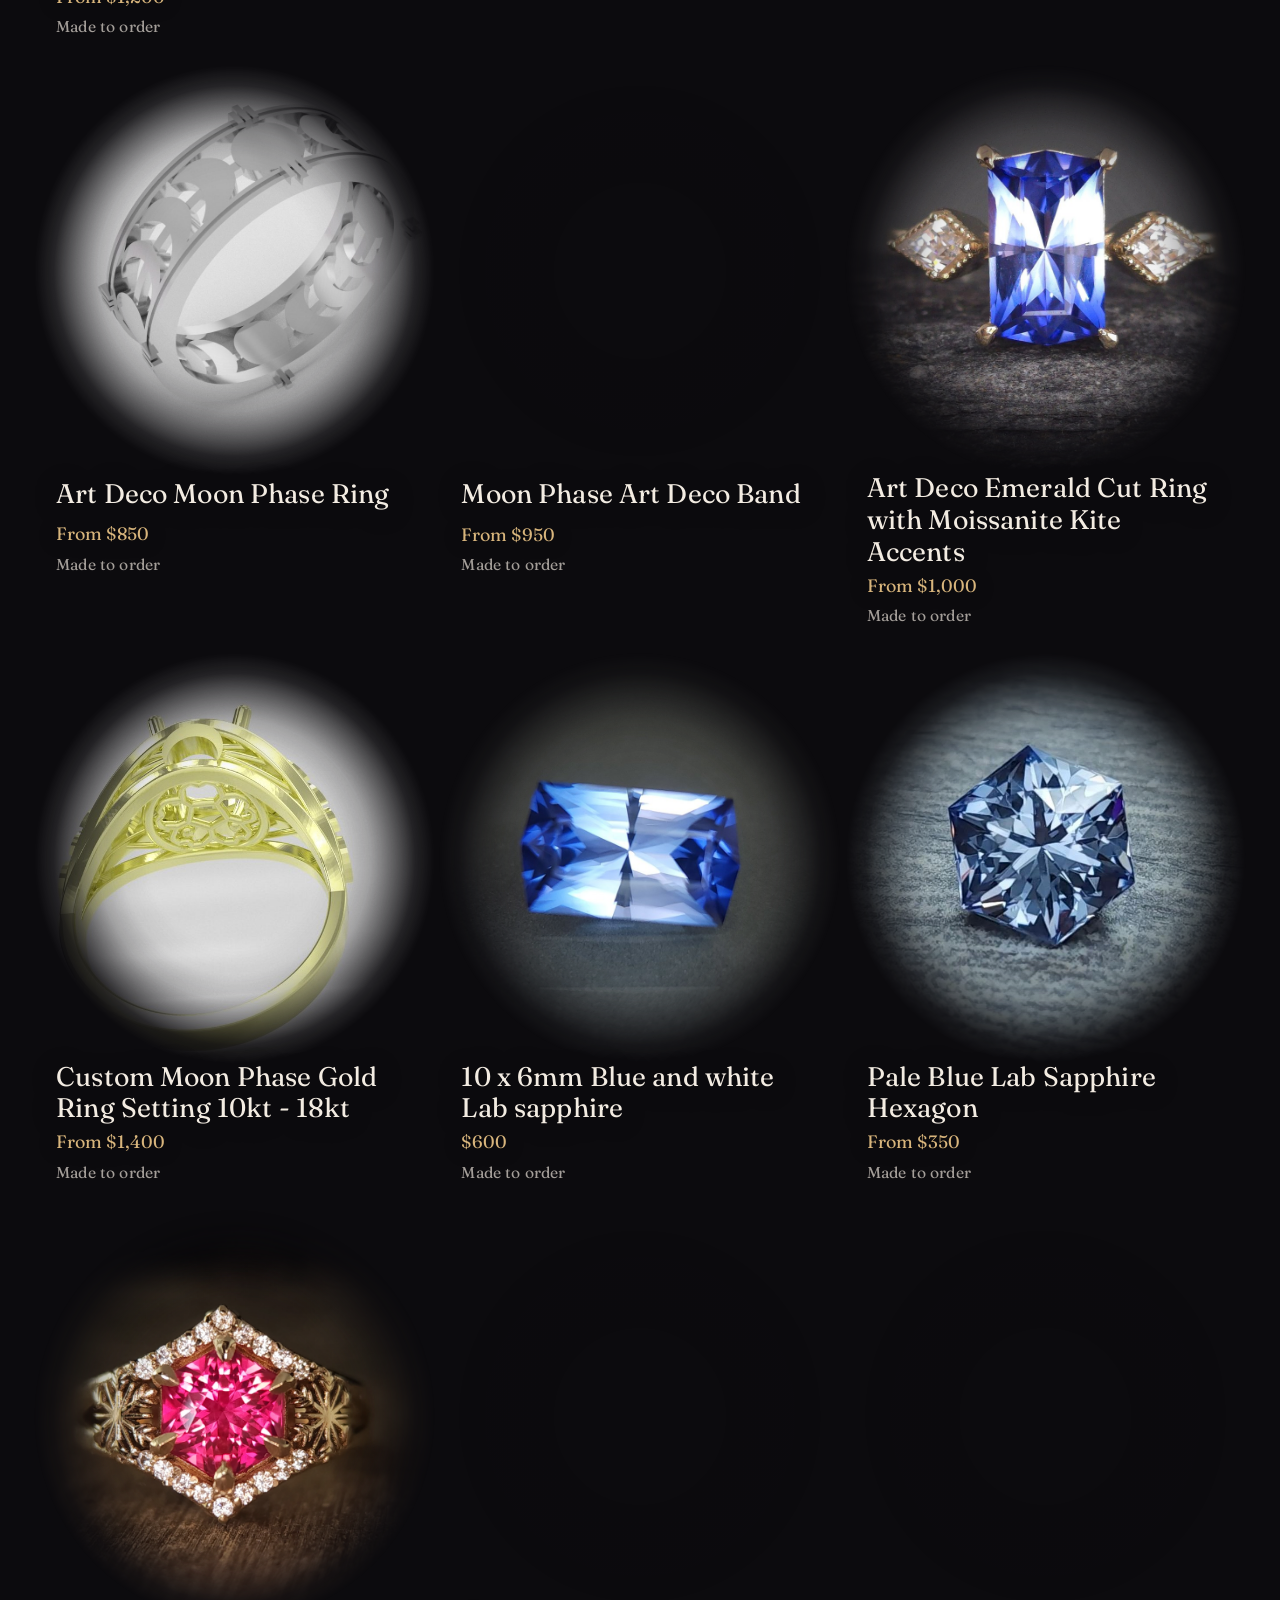
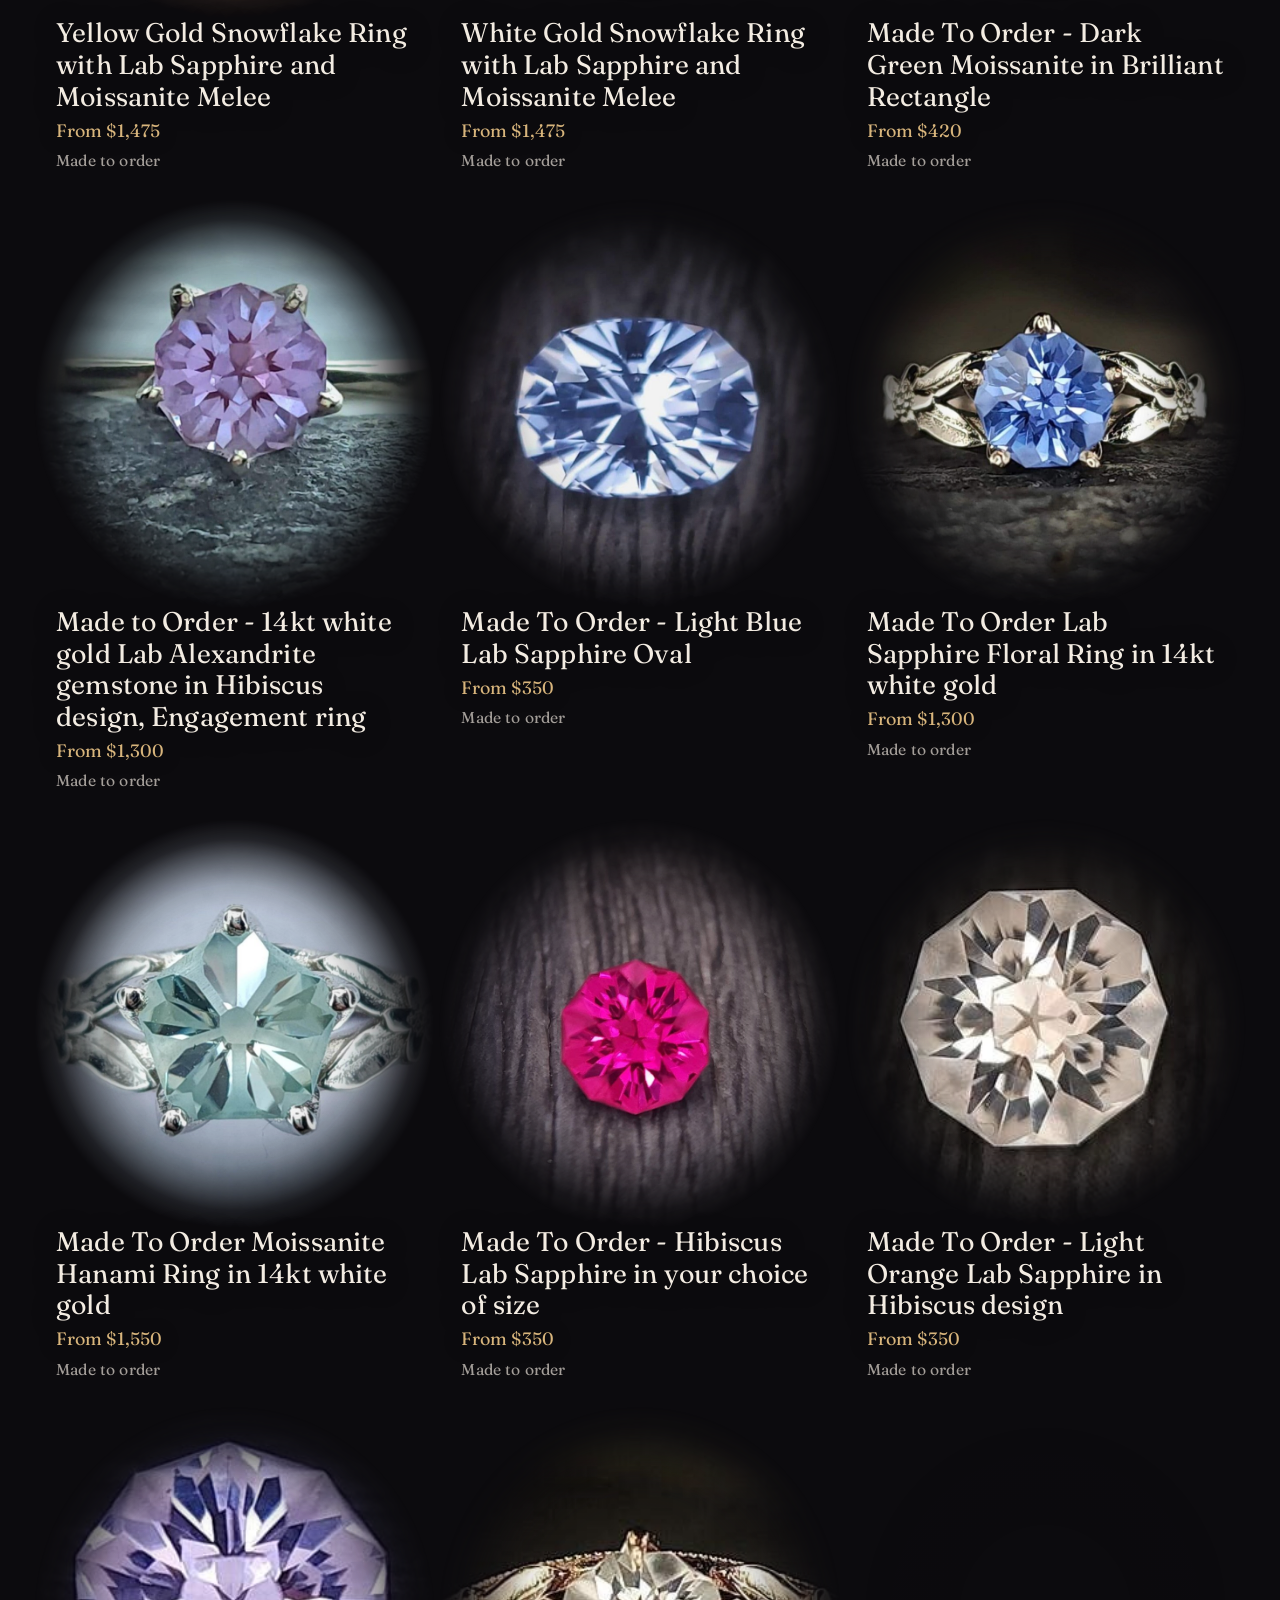
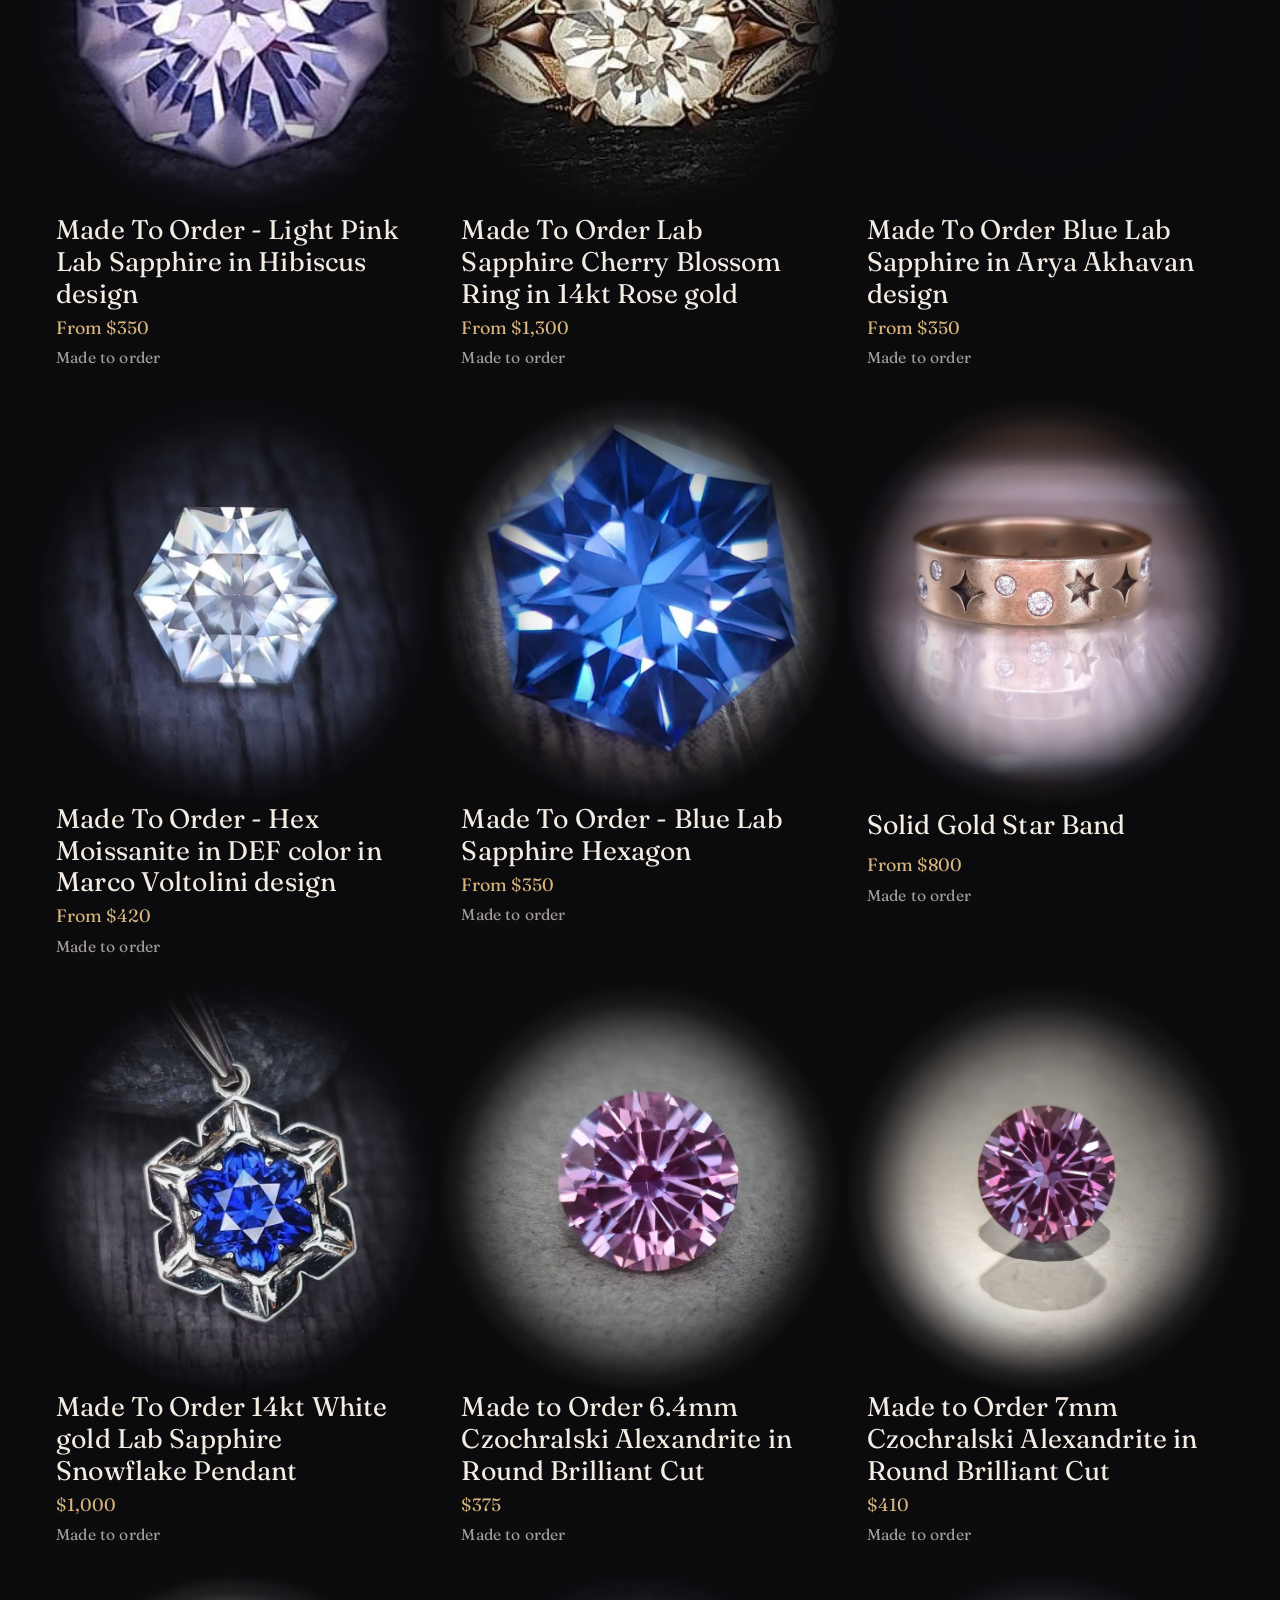
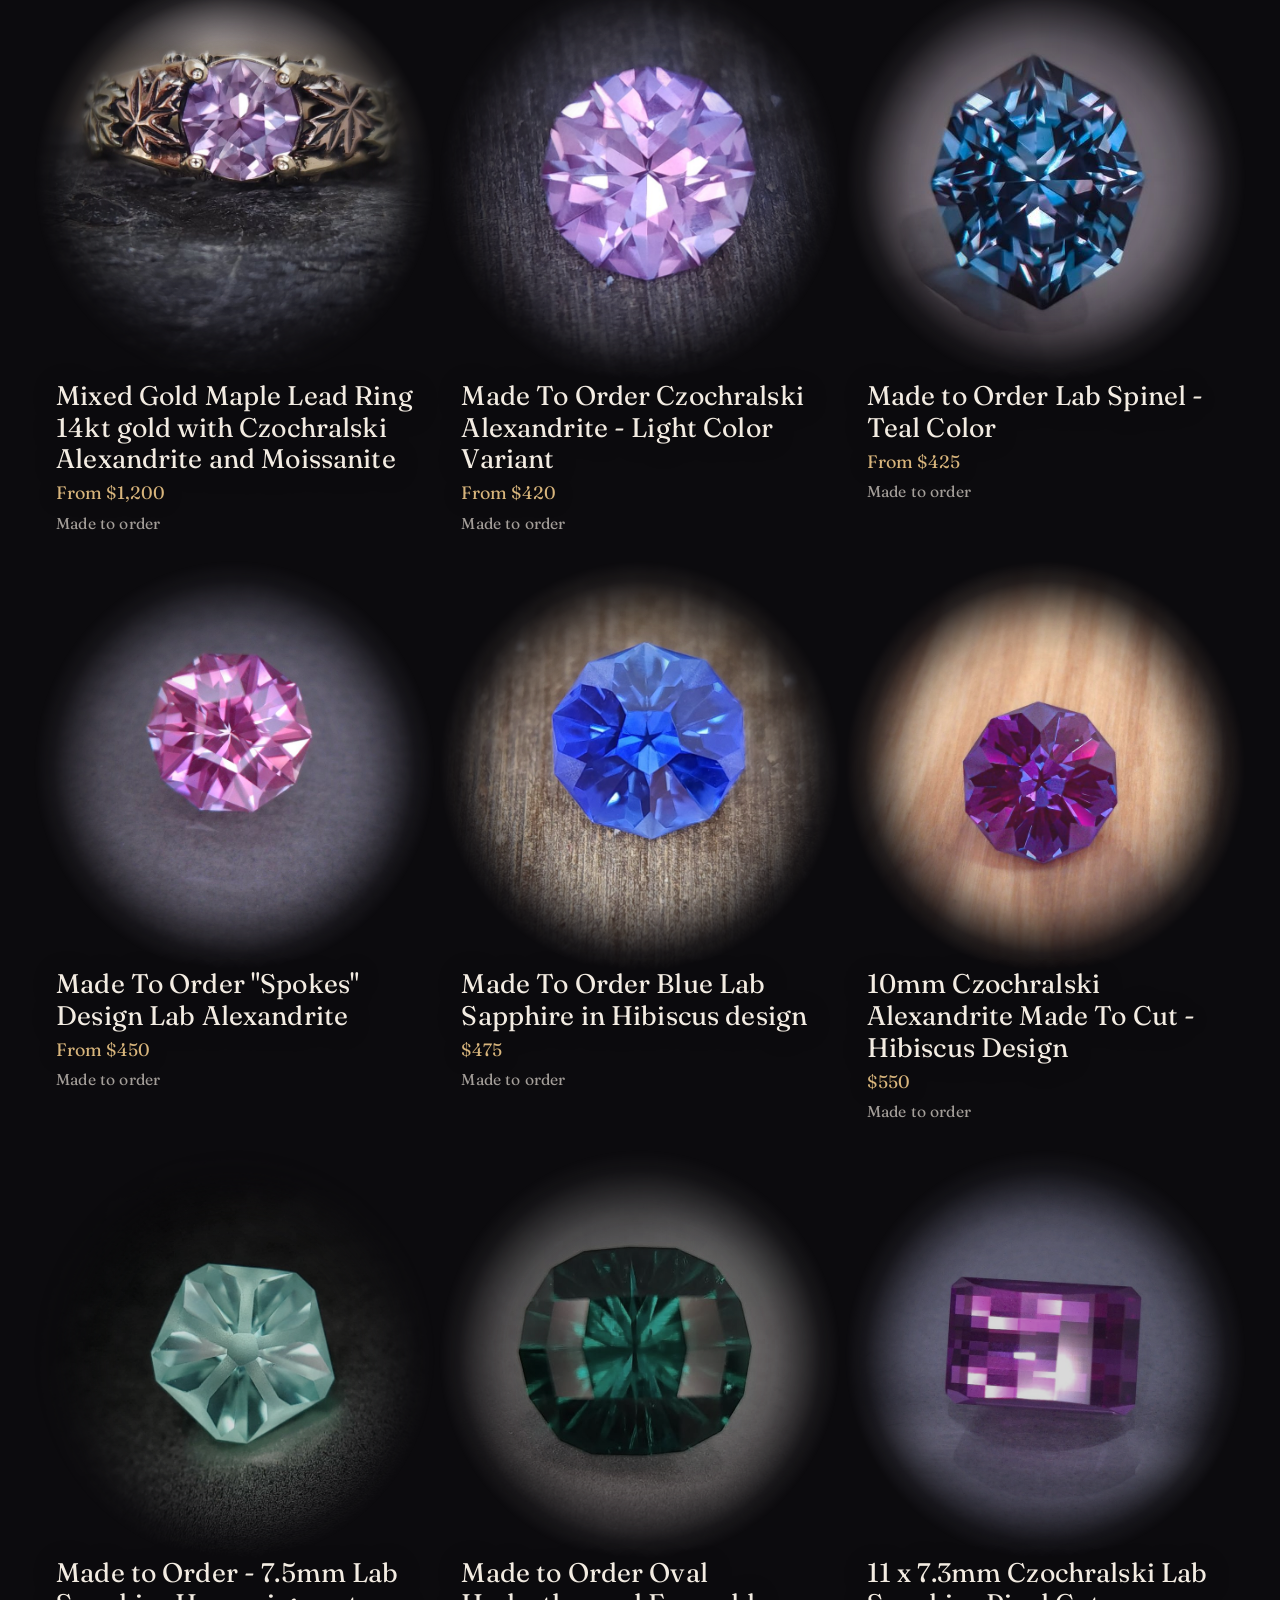
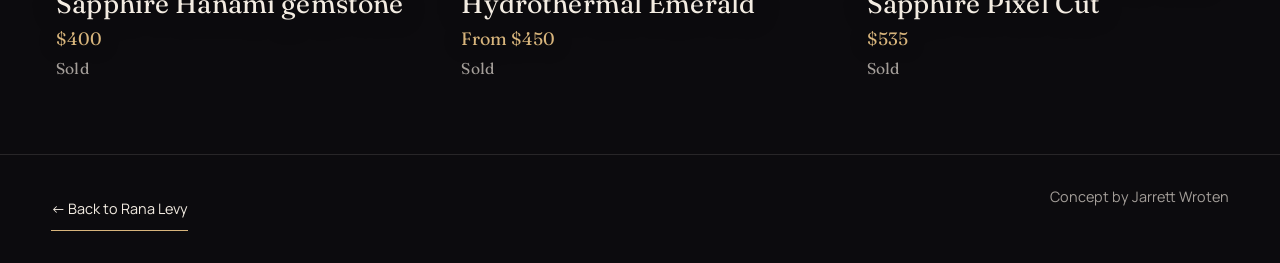
==== commit 810a3f40: "Shop footer link 44px" ====
--- a/made.html
+++ b/made.html
@@ -37,7 +37,7 @@
     <link rel="preconnect" href="https://fonts.googleapis.com"><link rel="preconnect" href="https://fonts.gstatic.com" crossorigin>
   <link href="https://fonts.googleapis.com/css2?family=Fraunces:ital,opsz,wght@0,9..144,300;0,9..144,400;1,9..144,300;1,9..144,400&family=Manrope:wght@400;500;600&display=swap" rel="stylesheet">
   <link rel="stylesheet" href="shell.css?v=r2">
-  <link rel="stylesheet" href="shop-r2.css?v=2">
+  <link rel="stylesheet" href="shop-r2.css?v=3">
   <script type="text/javascript">(function(w,d){w.clarity=w.clarity||function(){(w.clarity.q=w.clarity.q||[]).push(arguments)};var done=0,ev=["scroll","pointerdown","keydown"],o={passive:true,capture:true};function go(){if(done)return;done=1;ev.forEach(function(e){w.removeEventListener(e,go,o)});var t=d.createElement("script");t.async=1;t.src="https://www.clarity.ms/tag/yvve5xueah";var y=d.getElementsByTagName("script")[0];y.parentNode.insertBefore(t,y)}ev.forEach(function(e){w.addEventListener(e,go,o)});function idle(){w.requestIdleCallback?w.requestIdleCallback(go,{timeout:2500}):setTimeout(go,2500)}d.readyState==="complete"?idle():w.addEventListener("load",idle,{once:true})})(window,document);clarity("set","site","rana-r2");</script>
 </head>
 <body class="shell-body page-made" data-page="made">
--- a/shop-r2.css
+++ b/shop-r2.css
@@ -24,3 +24,4 @@
 .r2-cta,.r2-mark{display:inline-flex;align-items:center;min-height:44px}
 .r2-switch a{display:inline-flex;align-items:center;min-height:44px;padding-bottom:0}
 .piece__title a,.piece__title button{display:inline-flex;align-items:center;min-height:44px}
+.r2-foot a{display:inline-flex;align-items:center;min-height:44px}
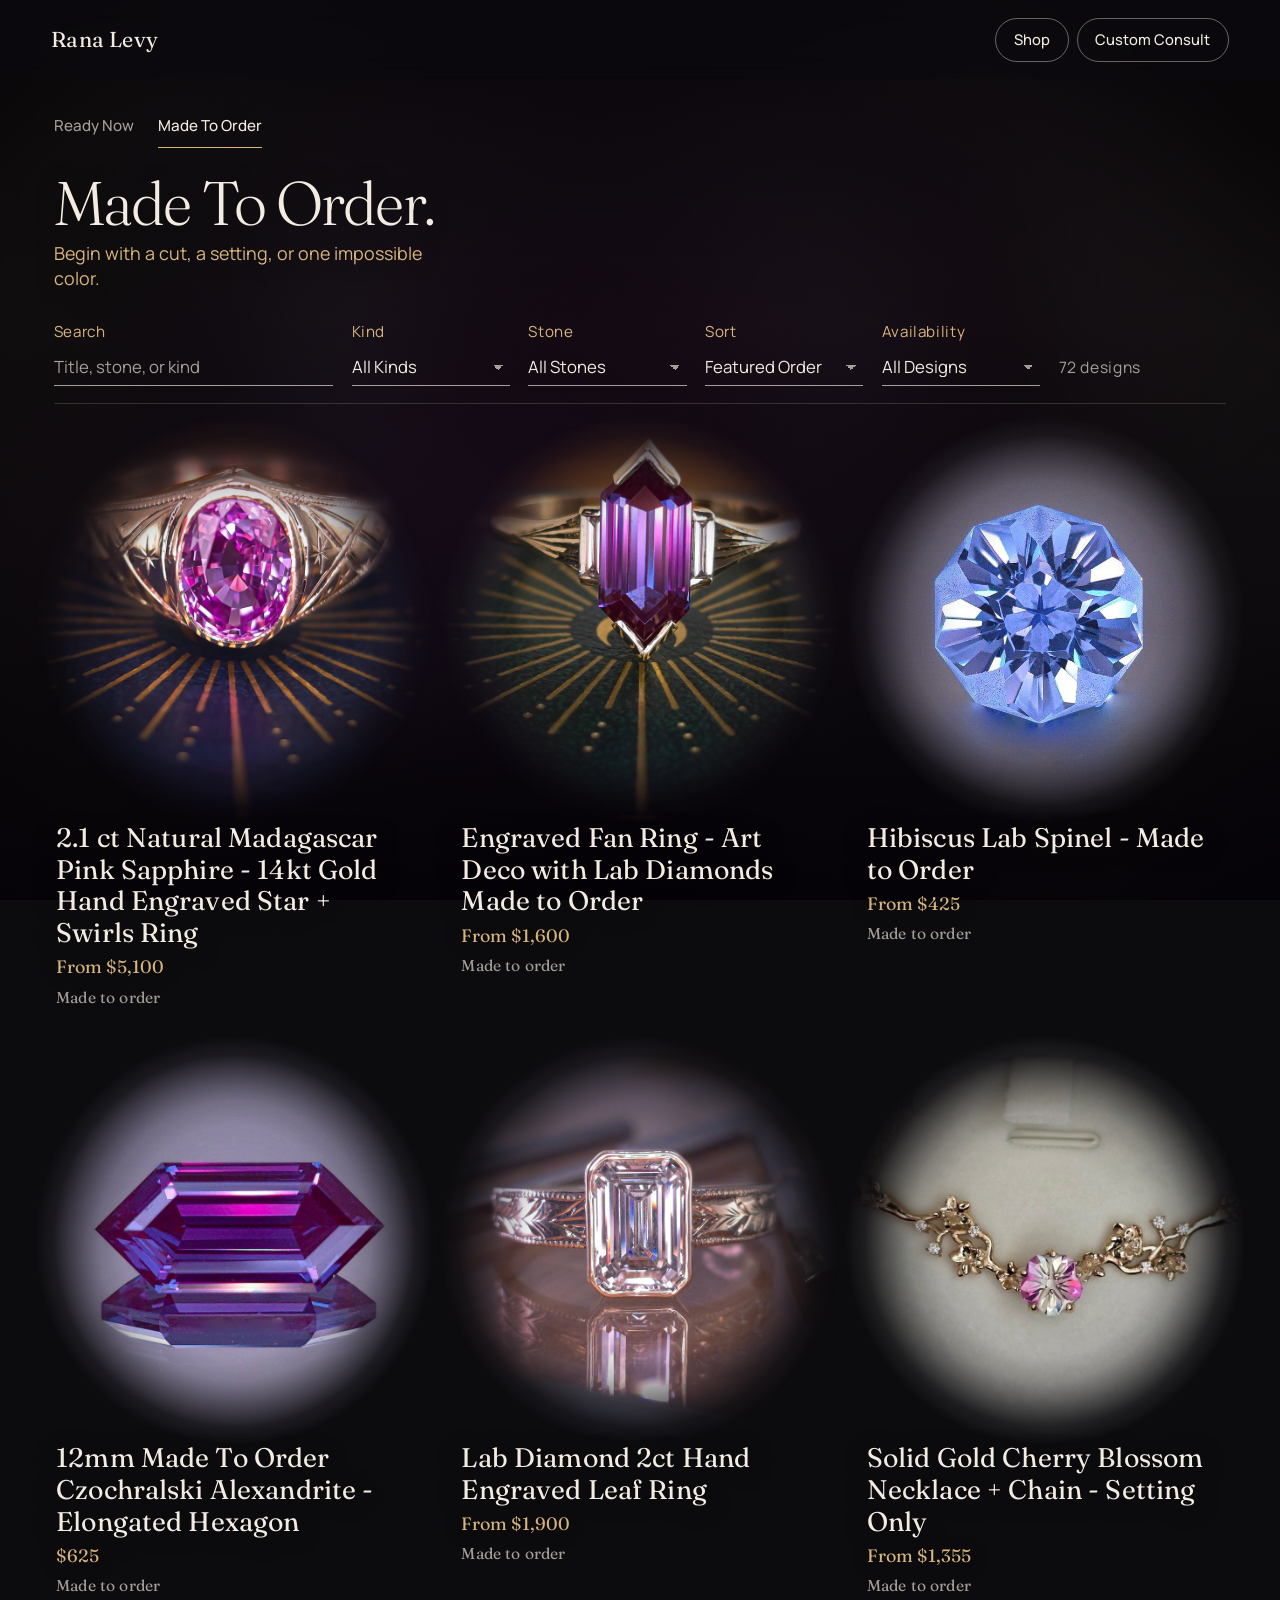
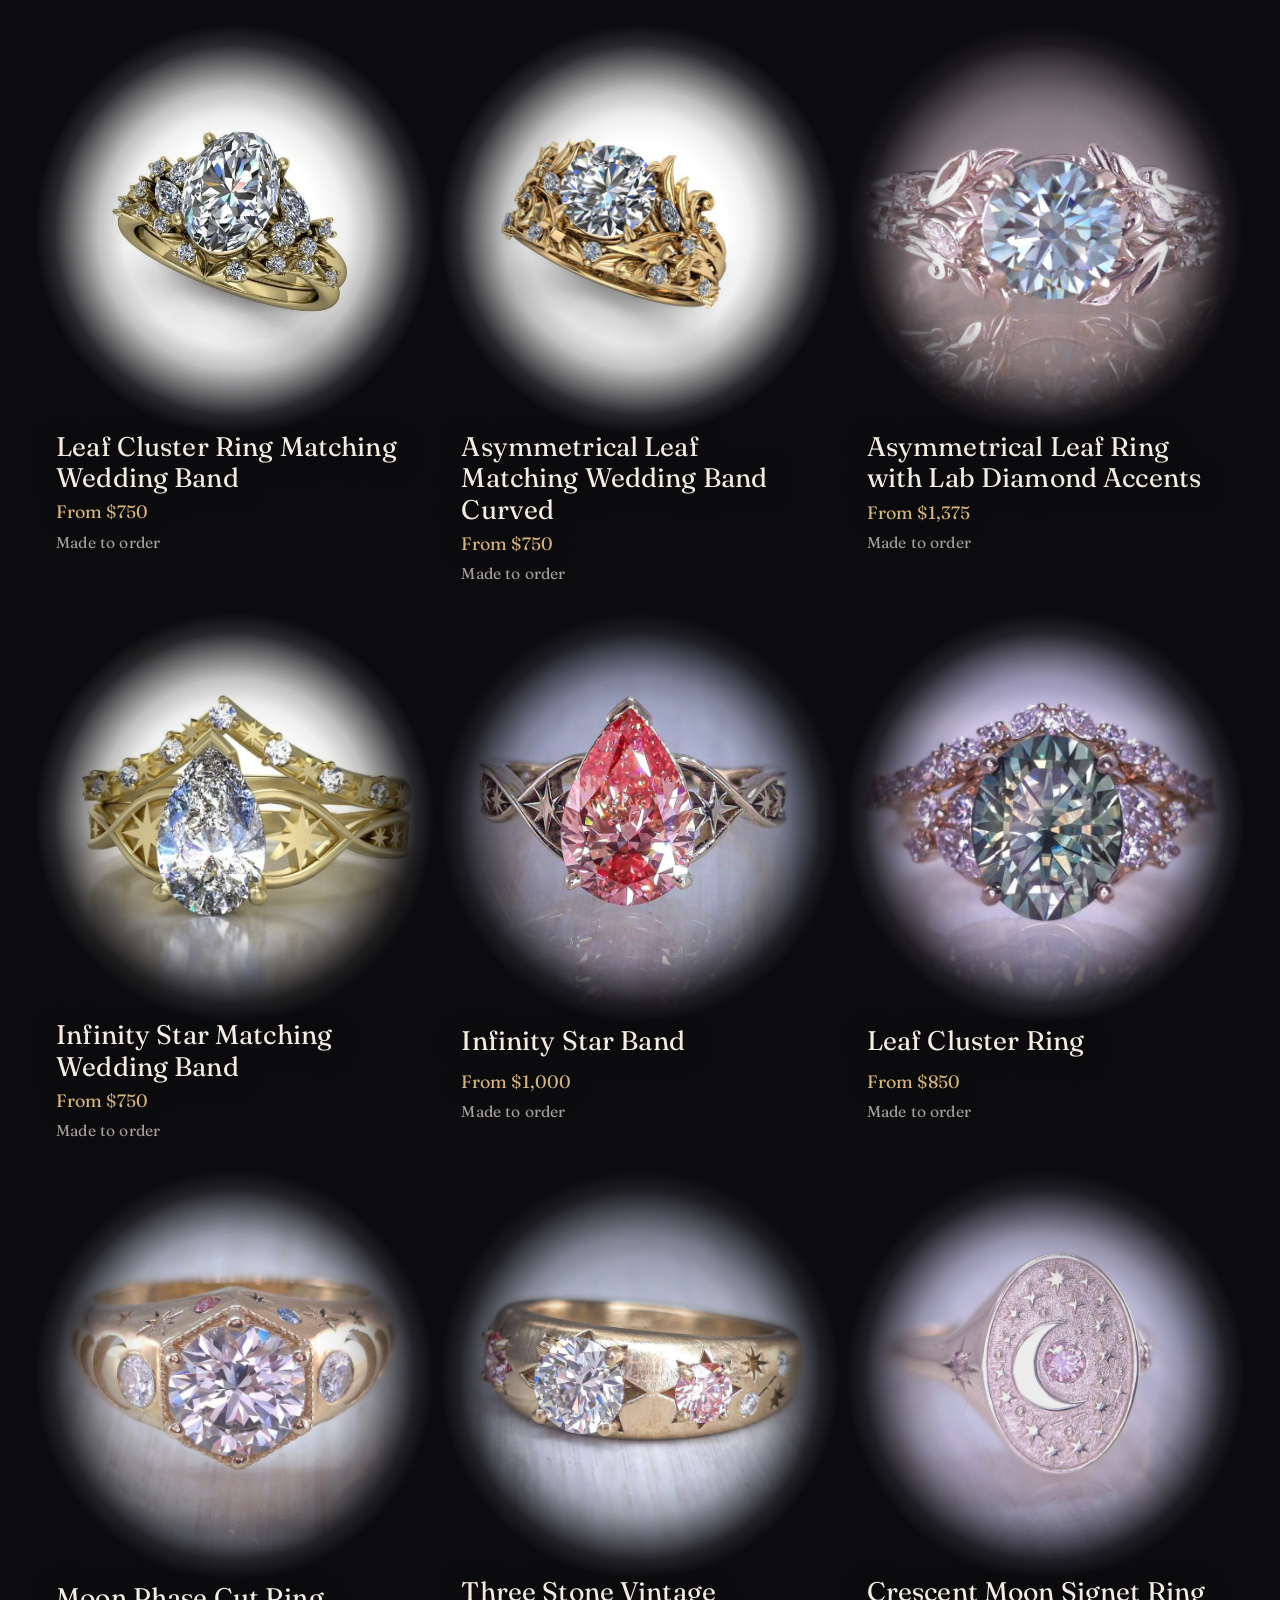
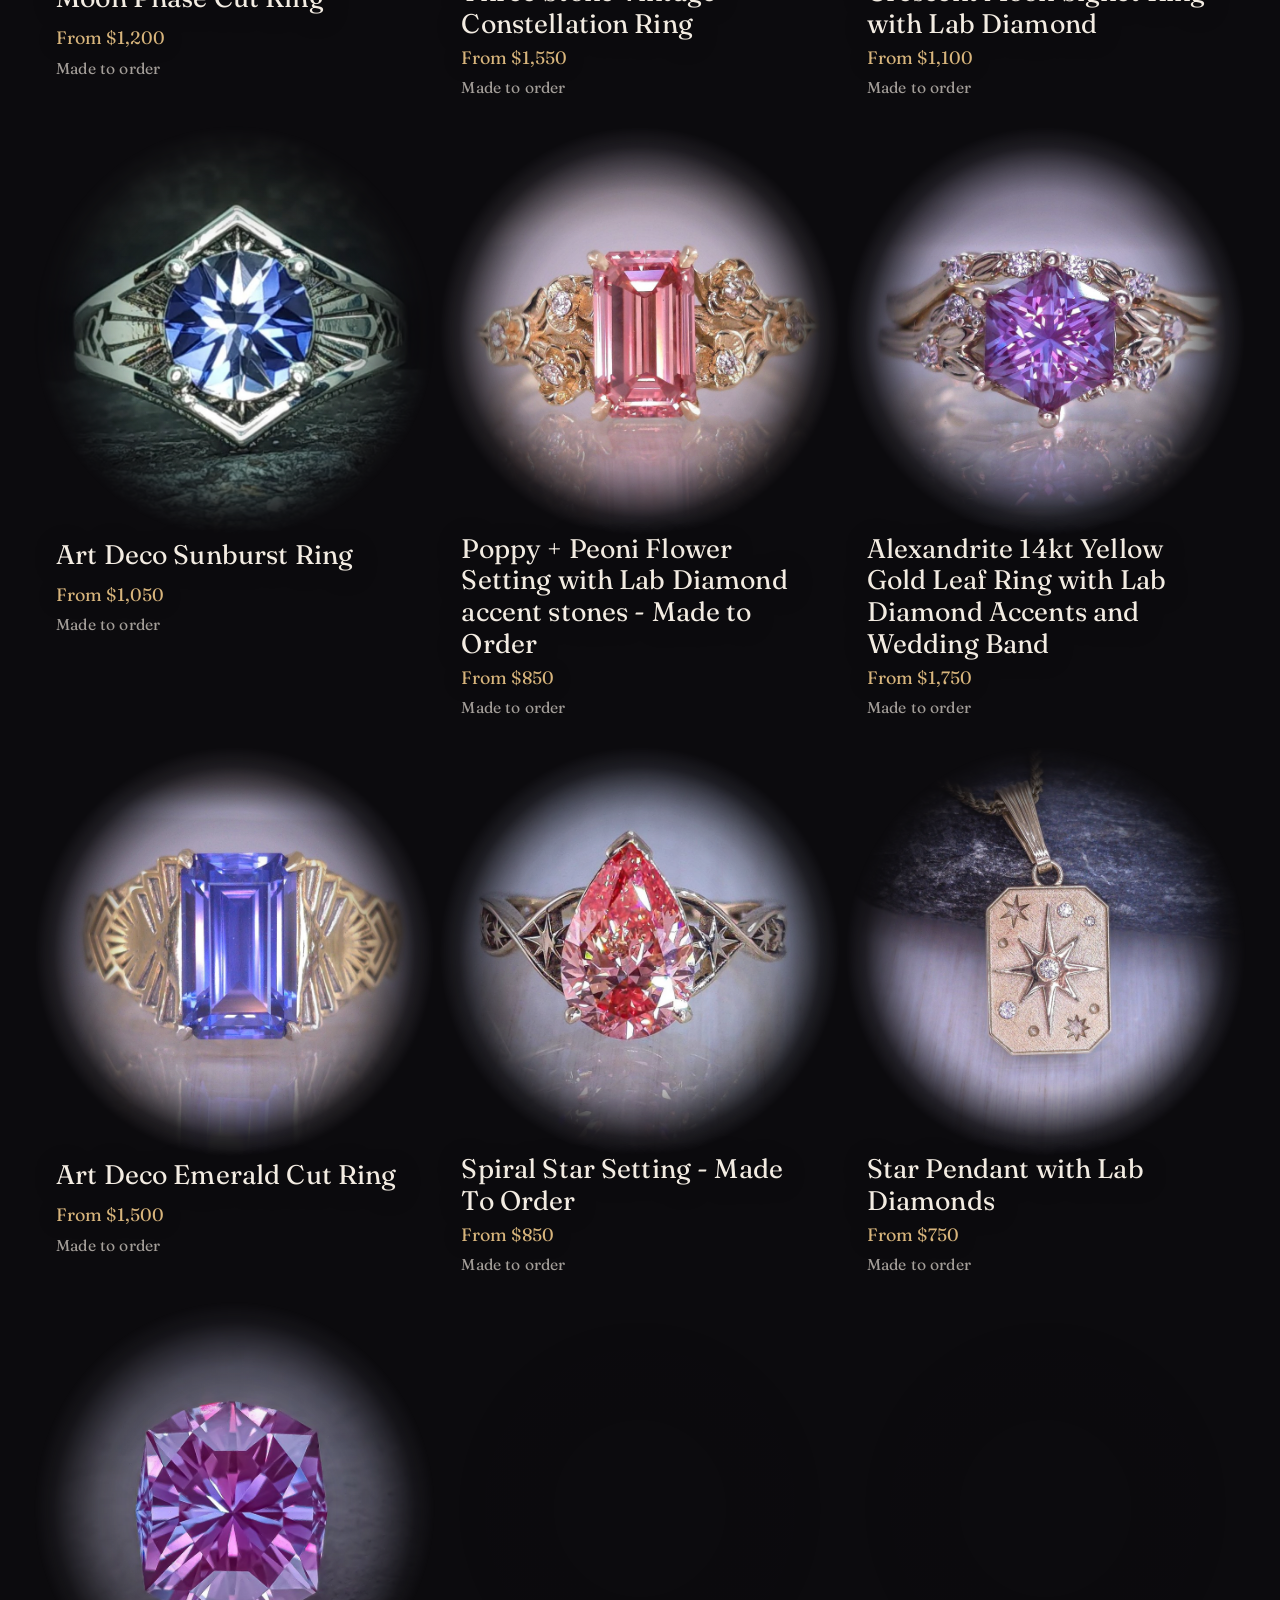
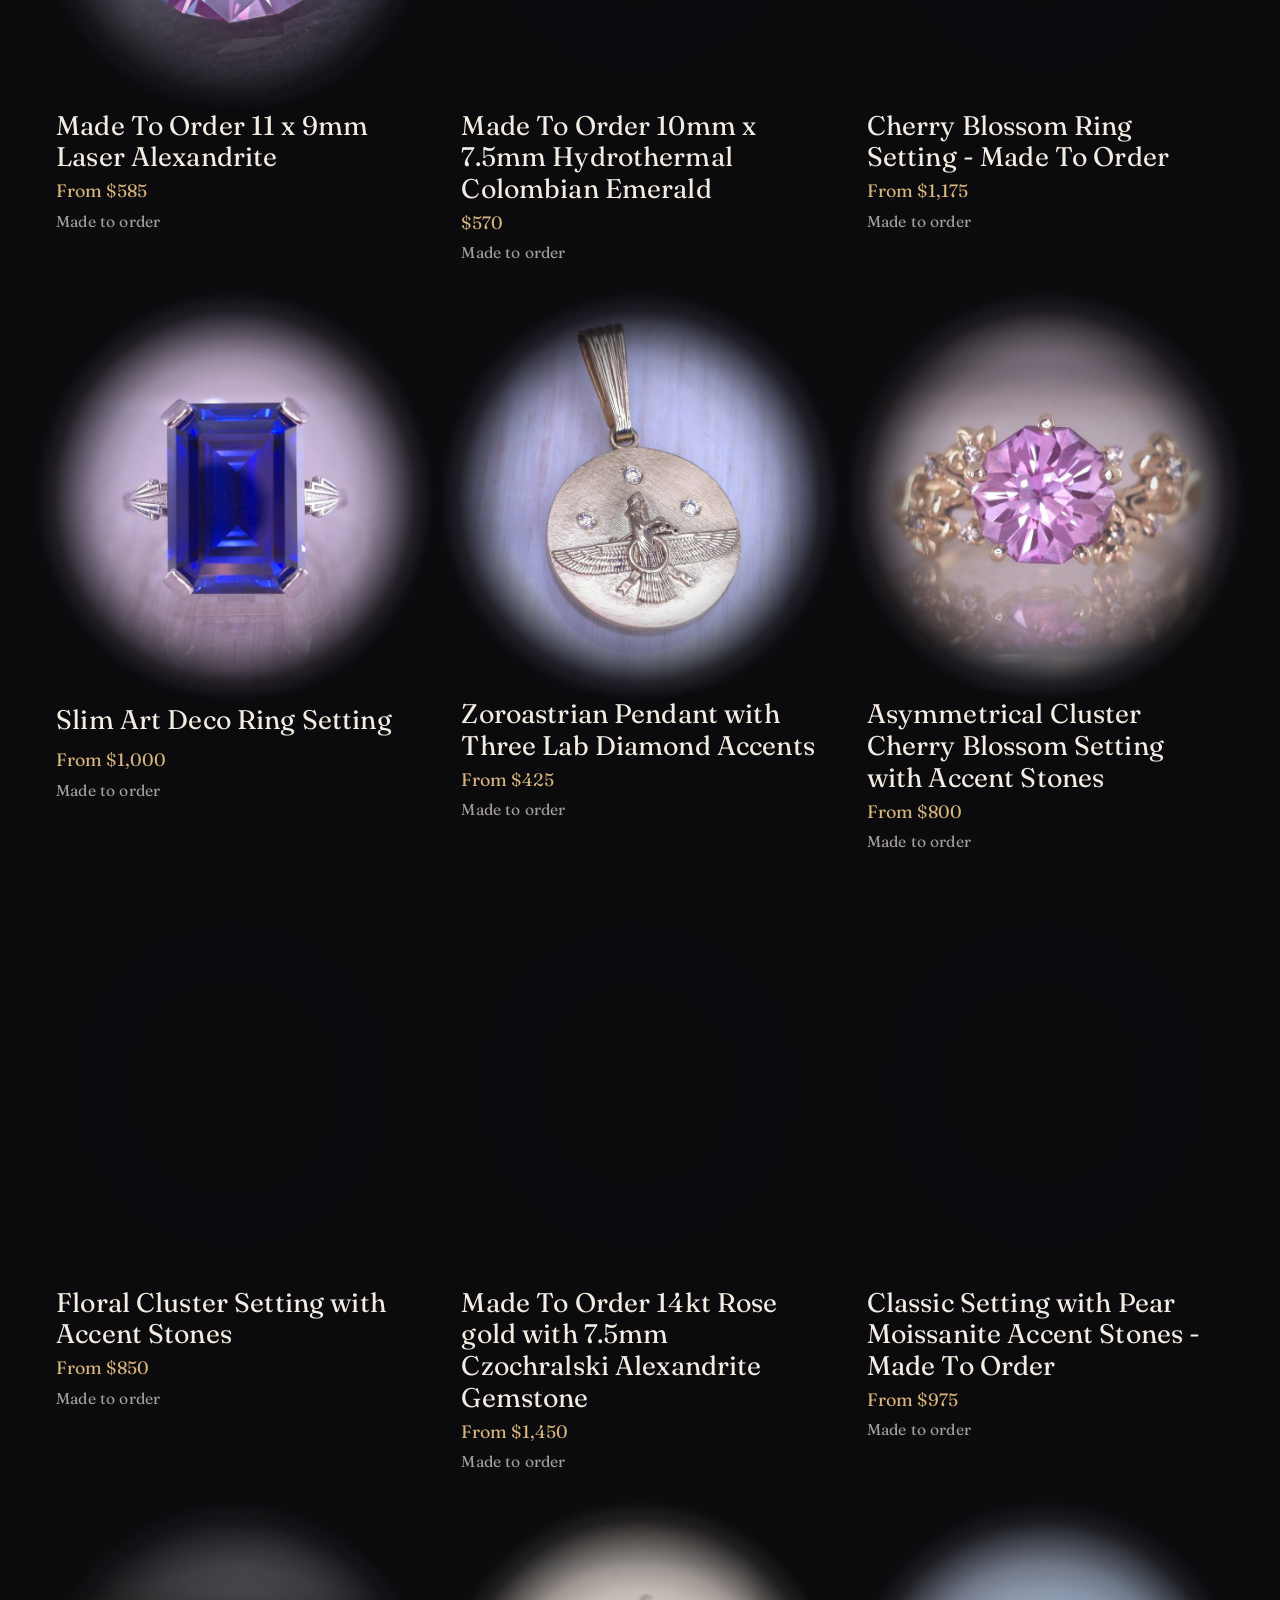
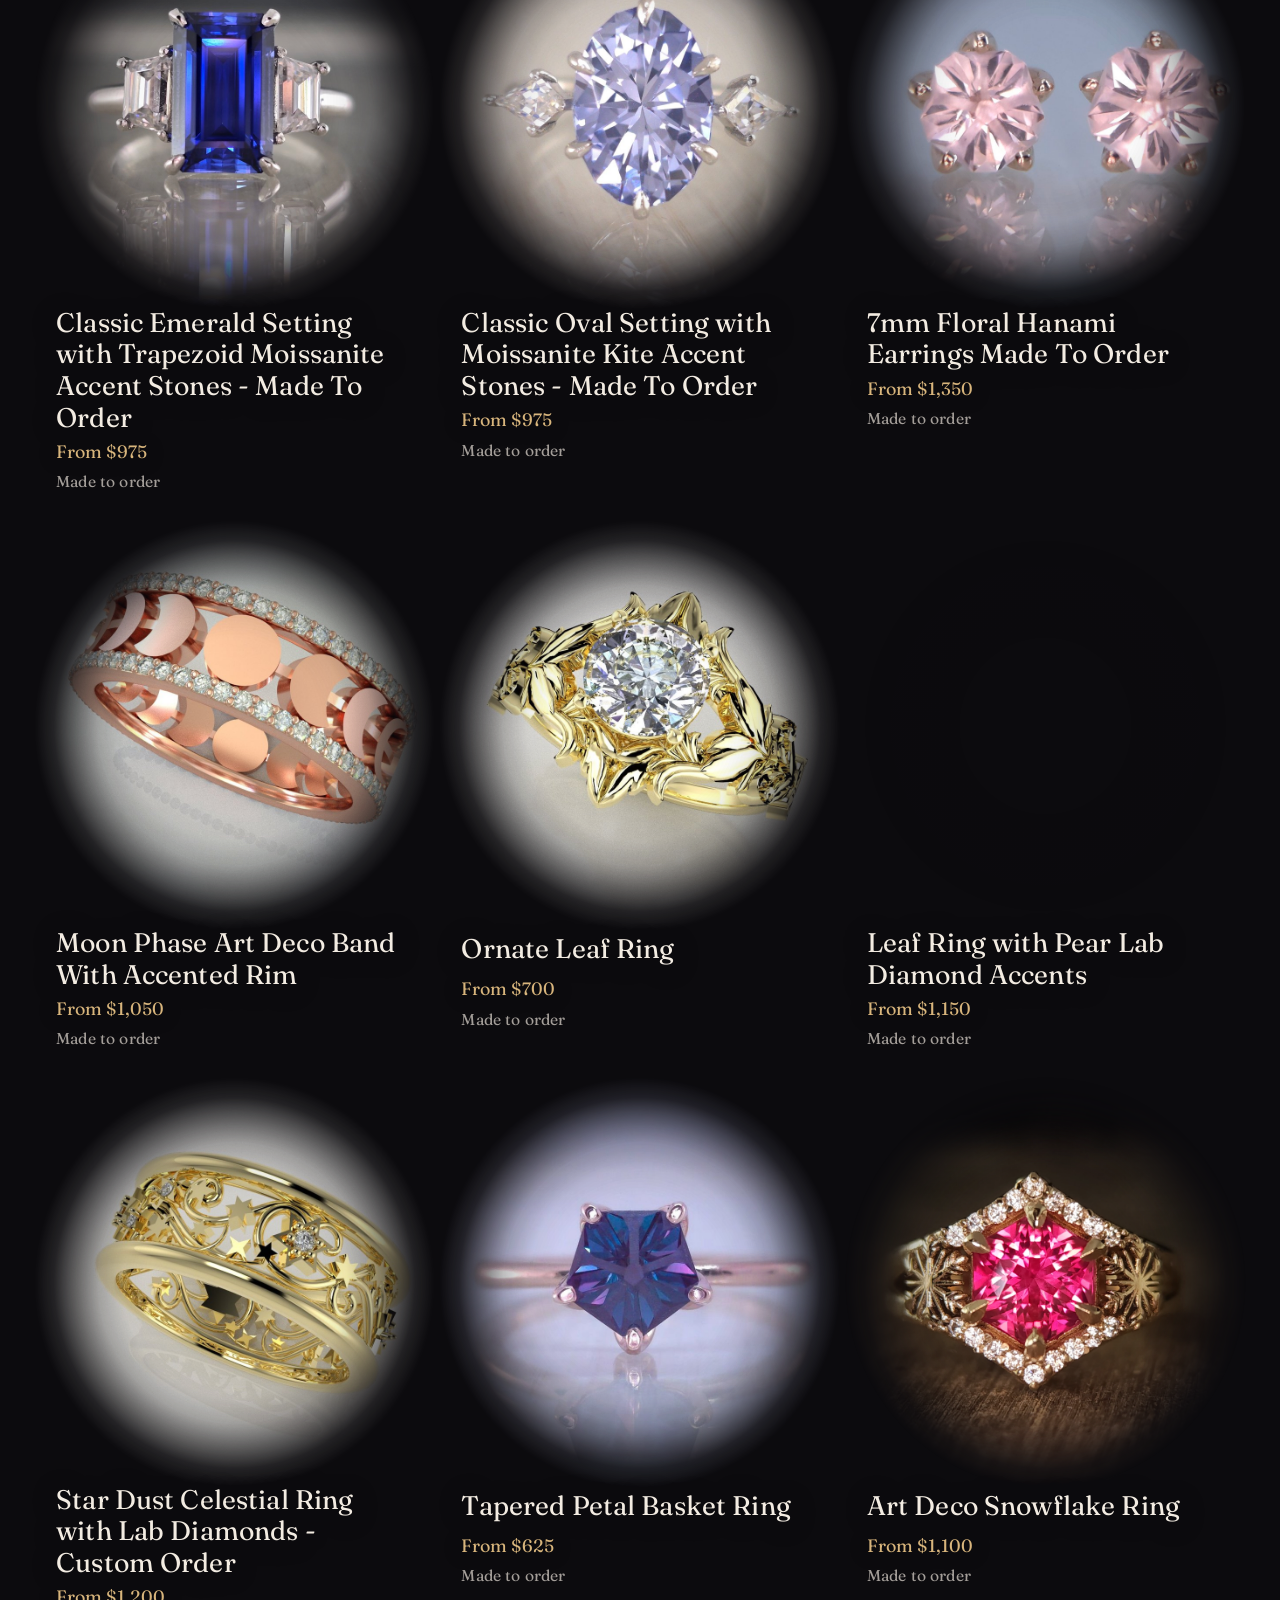
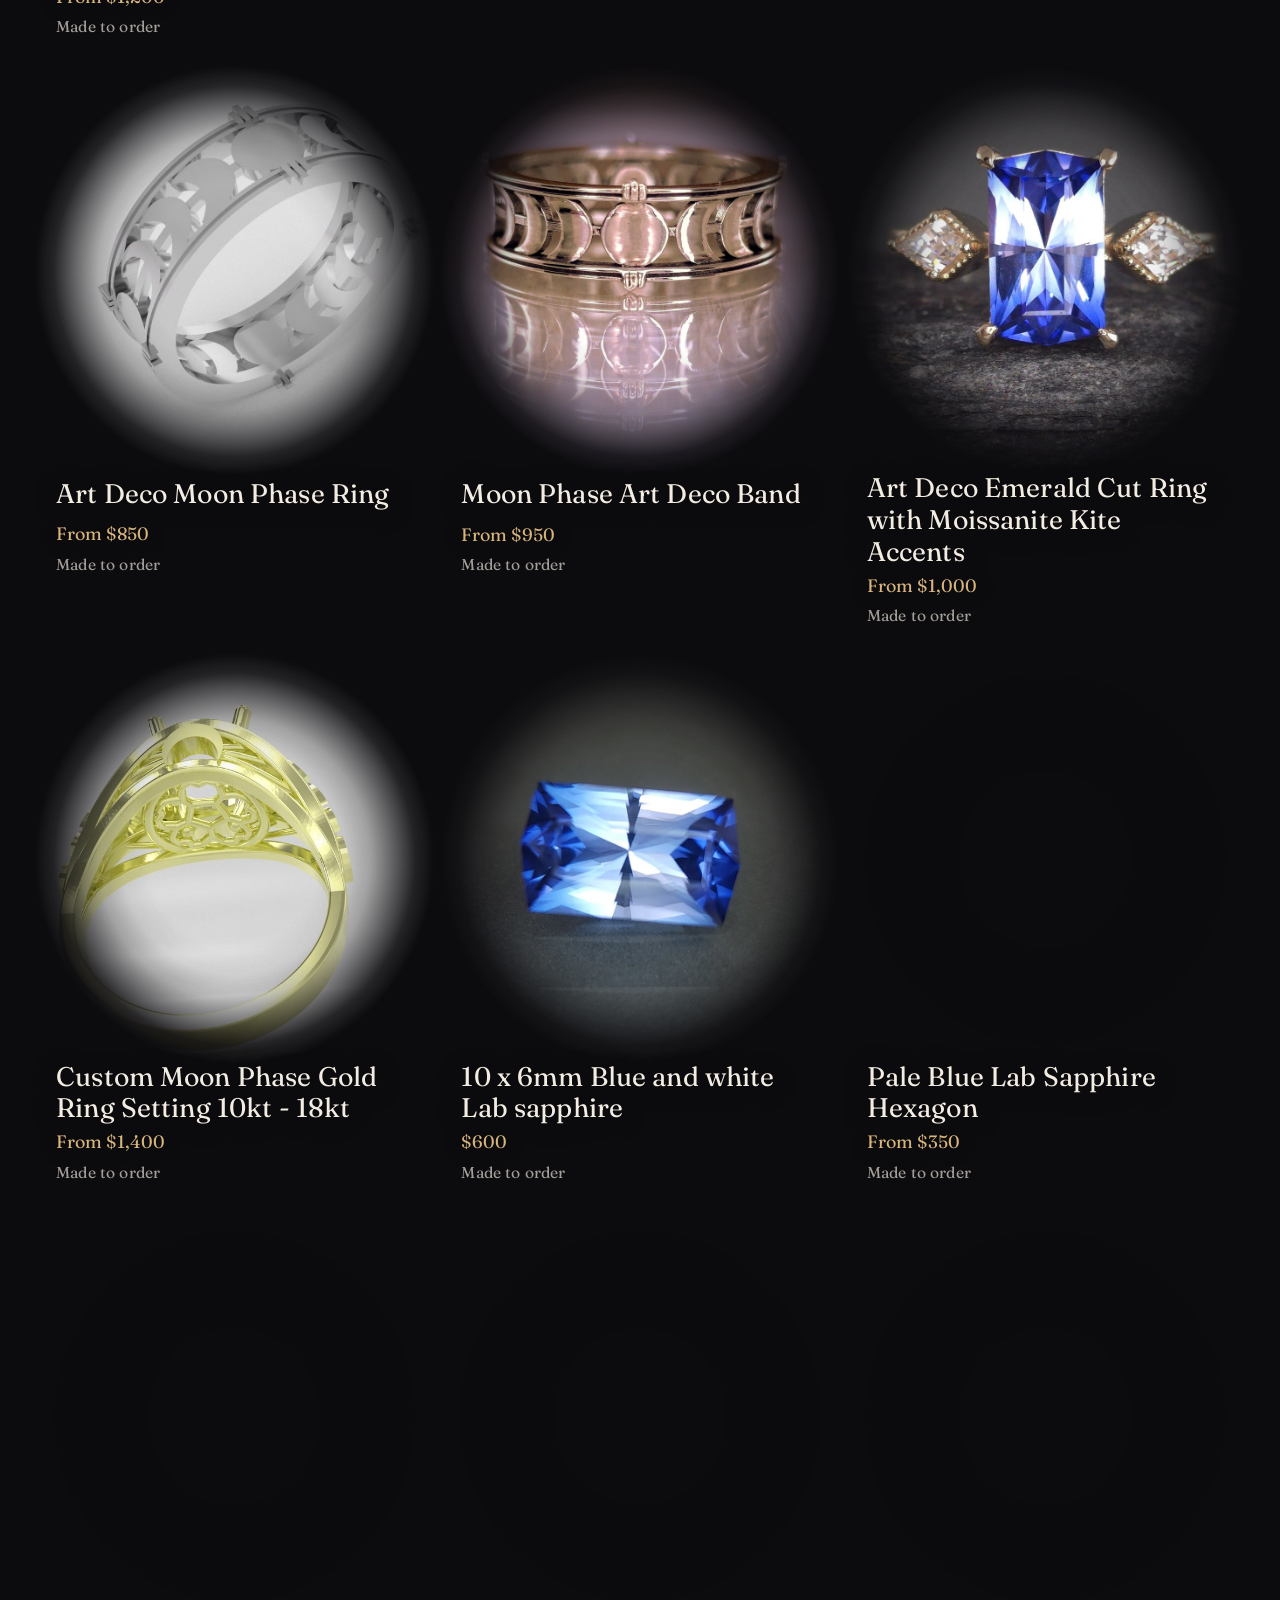
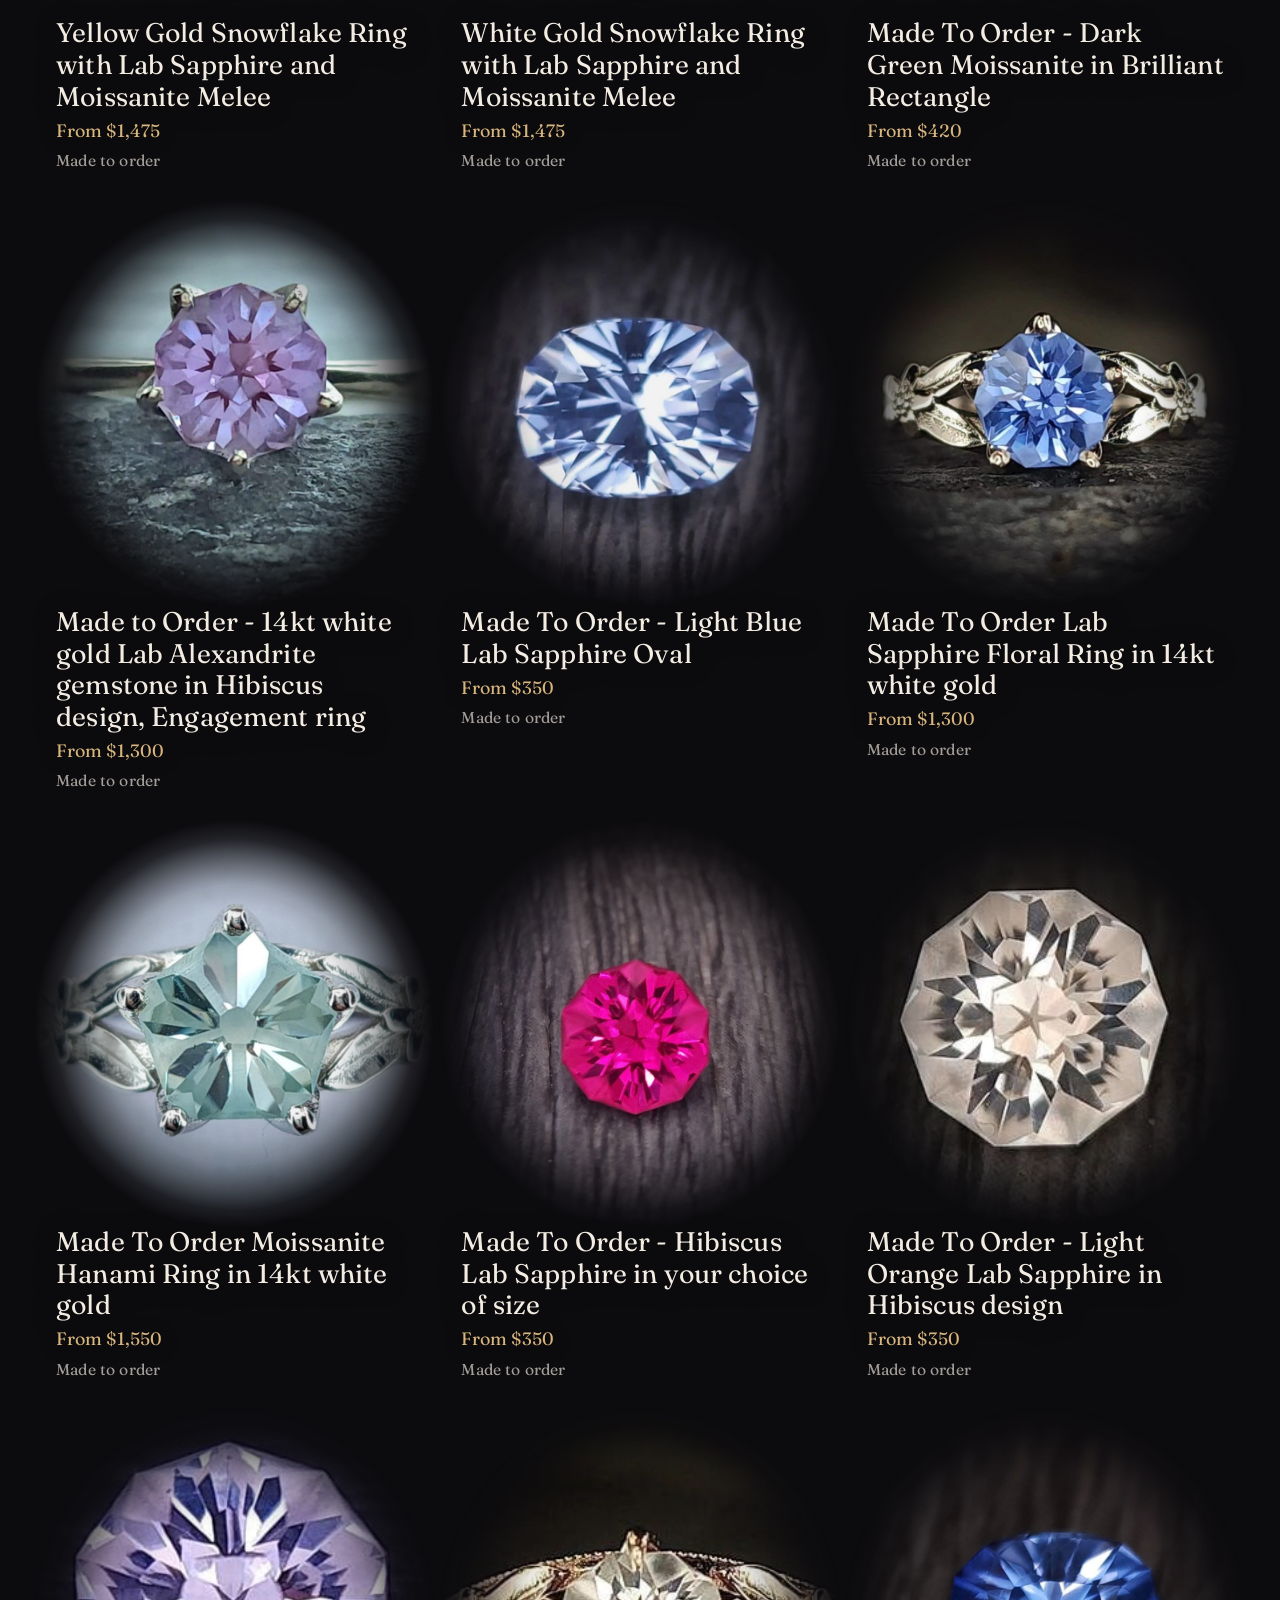
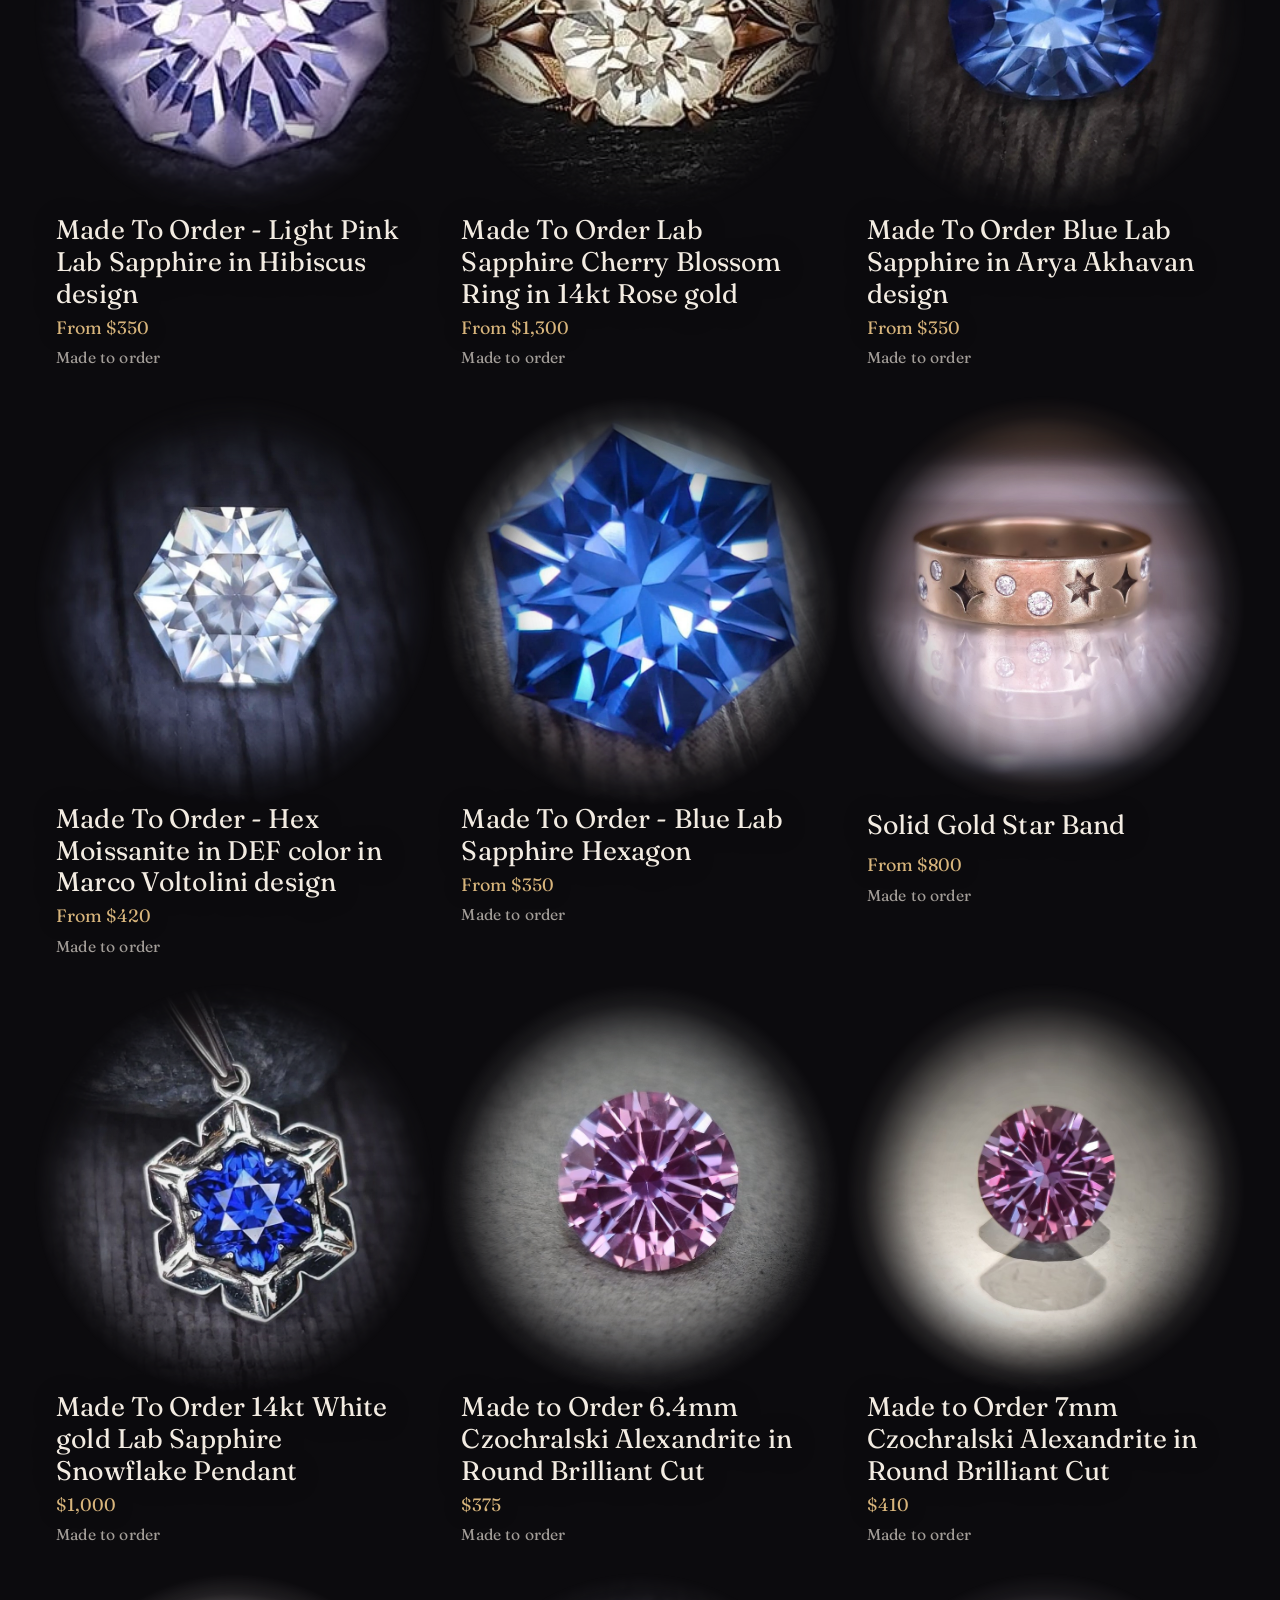
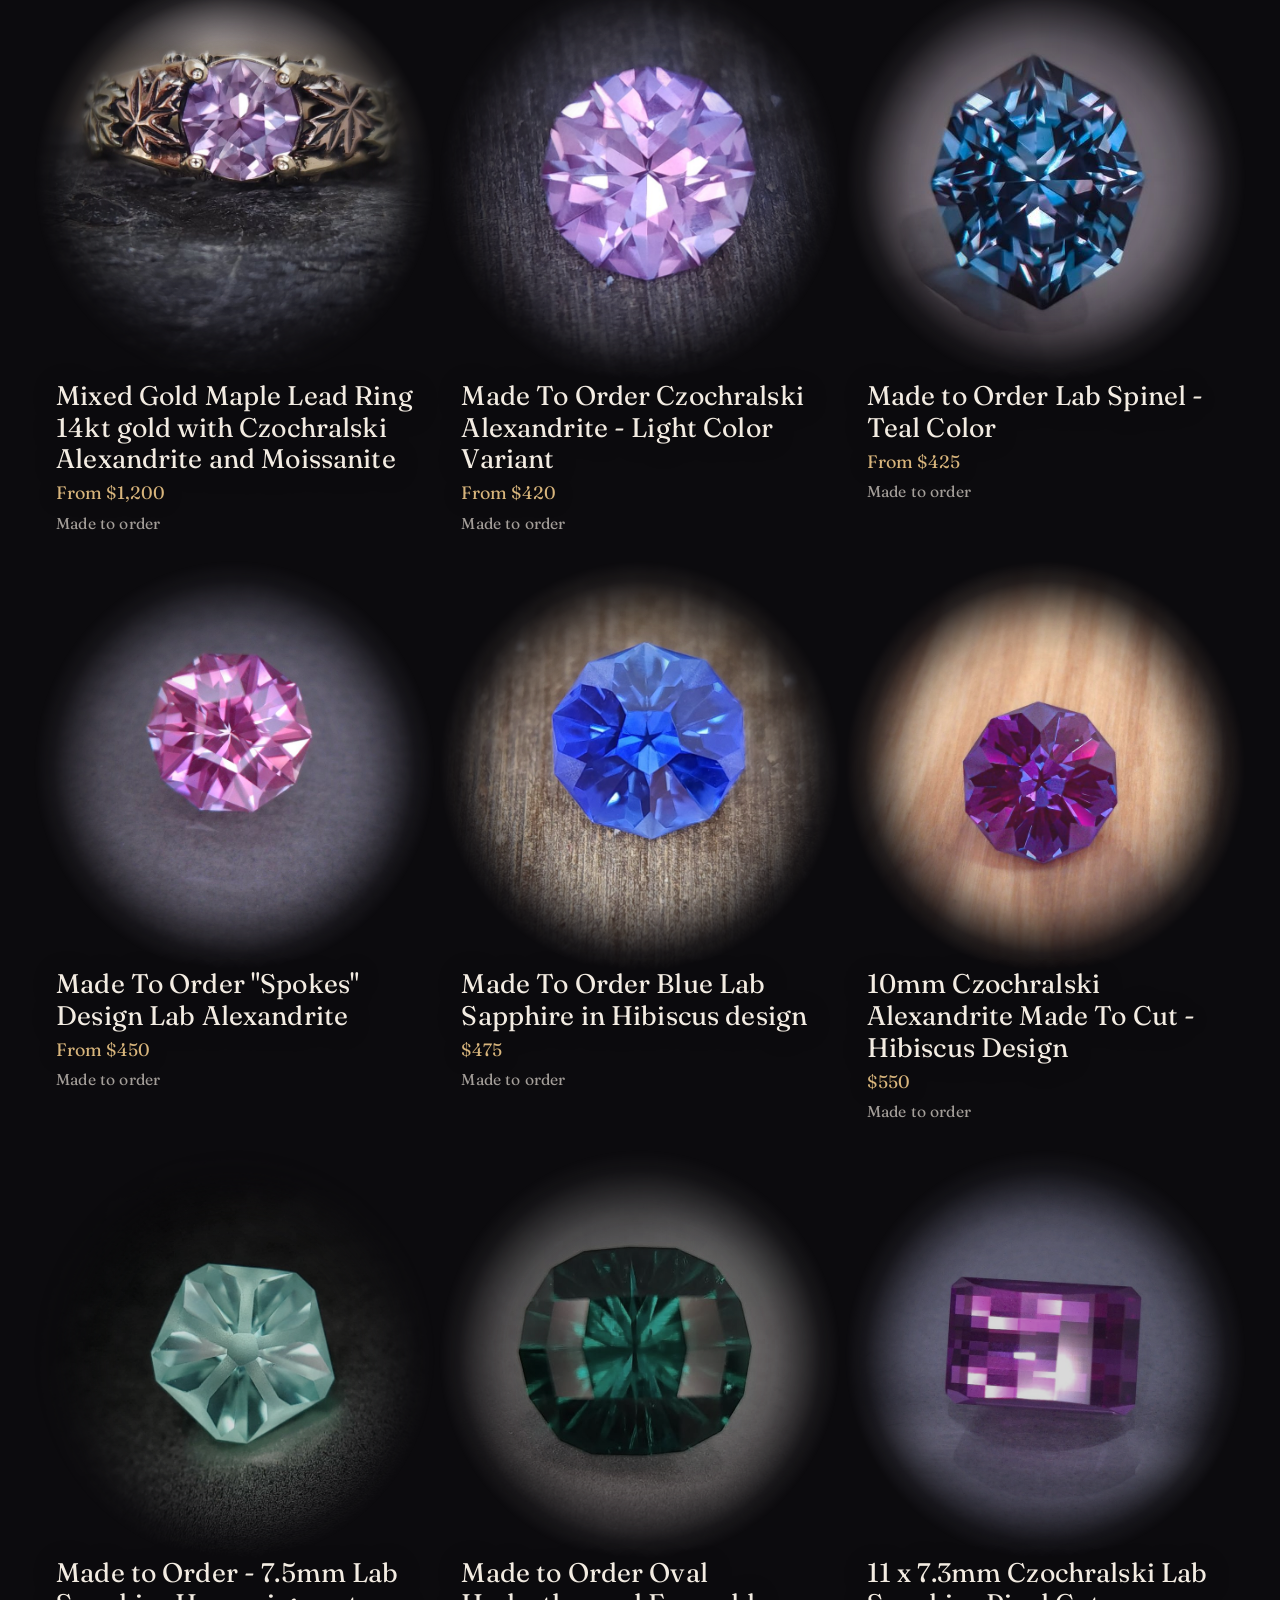
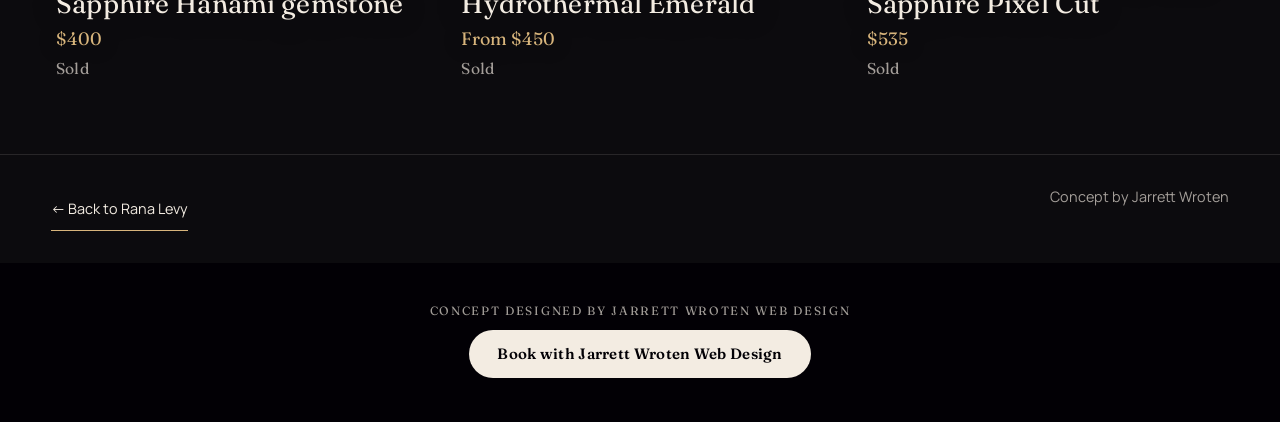
==== commit 60fbcb13: "Add bottom-center 'Book with Jarrett Wroten Web Design' button (jarrettwroten.com/book/)" ====
--- a/made.html
+++ b/made.html
@@ -119,5 +119,18 @@
   <script src="data/catalog.js"></script>
   <script src="shell.js?v=r2"></script>
   <footer class="r2-foot"><a href="index.html">&larr; Back to Rana Levy</a><span>Concept by Jarrett Wroten</span></footer>
+<!-- jw-book:start -->
+<style>
+.jw-book{position:relative;z-index:50;clear:both;display:flex;flex-direction:column;align-items:center;gap:12px;padding:40px 20px calc(44px + env(safe-area-inset-bottom));background:#020005;text-align:center;font-family:inherit;margin:0}
+.jw-book__by{margin:0;font:inherit;font-size:12px;letter-spacing:.14em;text-transform:uppercase;color:rgba(243,236,226,.66)}
+.jw-book__btn{display:inline-flex;align-items:center;justify-content:center;min-height:48px;padding:14px 28px;border-radius:999px;background:#f3ece2;color:#020005;font:inherit;font-size:15px;font-weight:600;letter-spacing:.02em;line-height:1.2;text-decoration:none;max-width:100%;box-sizing:border-box;transition:transform .2s ease,filter .2s ease}
+.jw-book__btn:hover{transform:translateY(-1px);filter:brightness(1.08)}
+.jw-book__btn:focus-visible{outline:2px solid #f3ece2;outline-offset:4px}
+</style>
+<aside class="jw-book" aria-label="Concept designed by Jarrett Wroten Web Design">
+<p class="jw-book__by">Concept designed by Jarrett Wroten Web Design</p>
+<a class="jw-book__btn" href="https://jarrettwroten.com/book/" target="_blank" rel="noopener">Book with Jarrett Wroten Web Design</a>
+</aside>
+<!-- jw-book:end -->
 </body>
 </html>
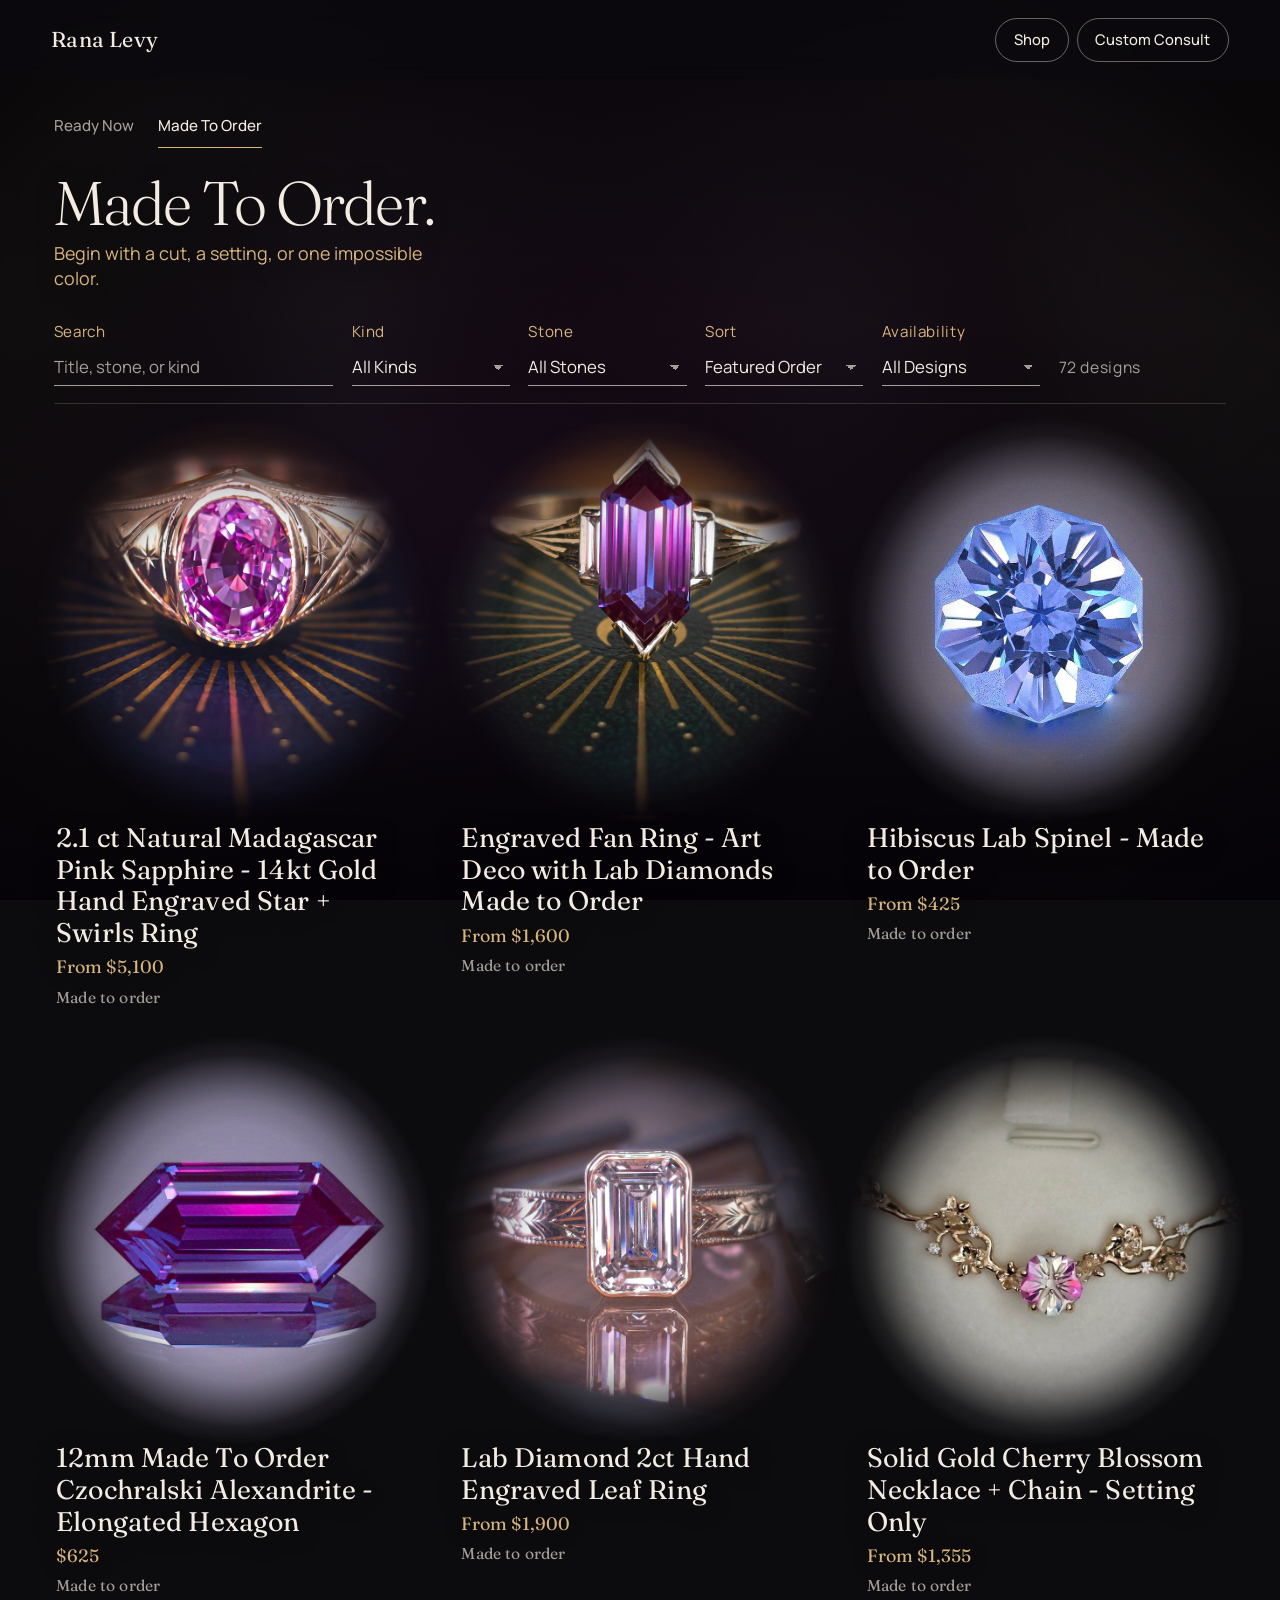
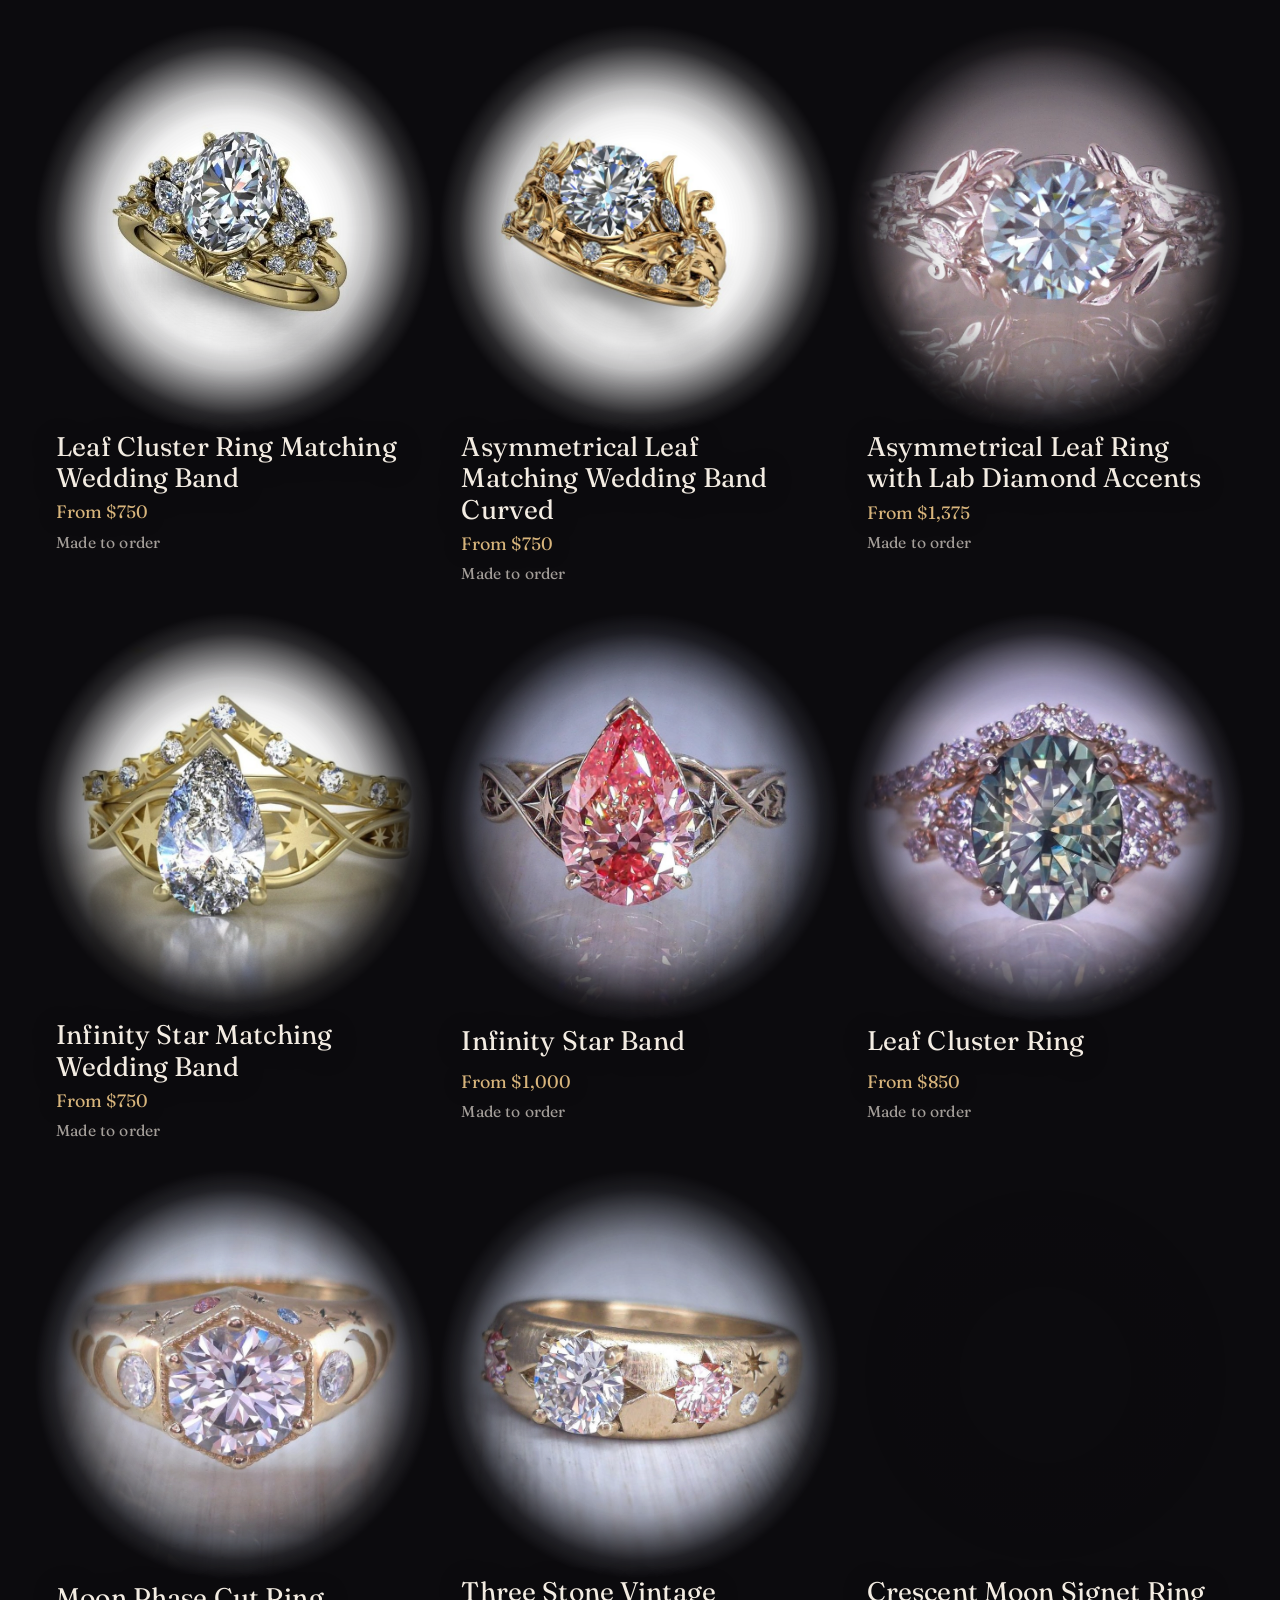
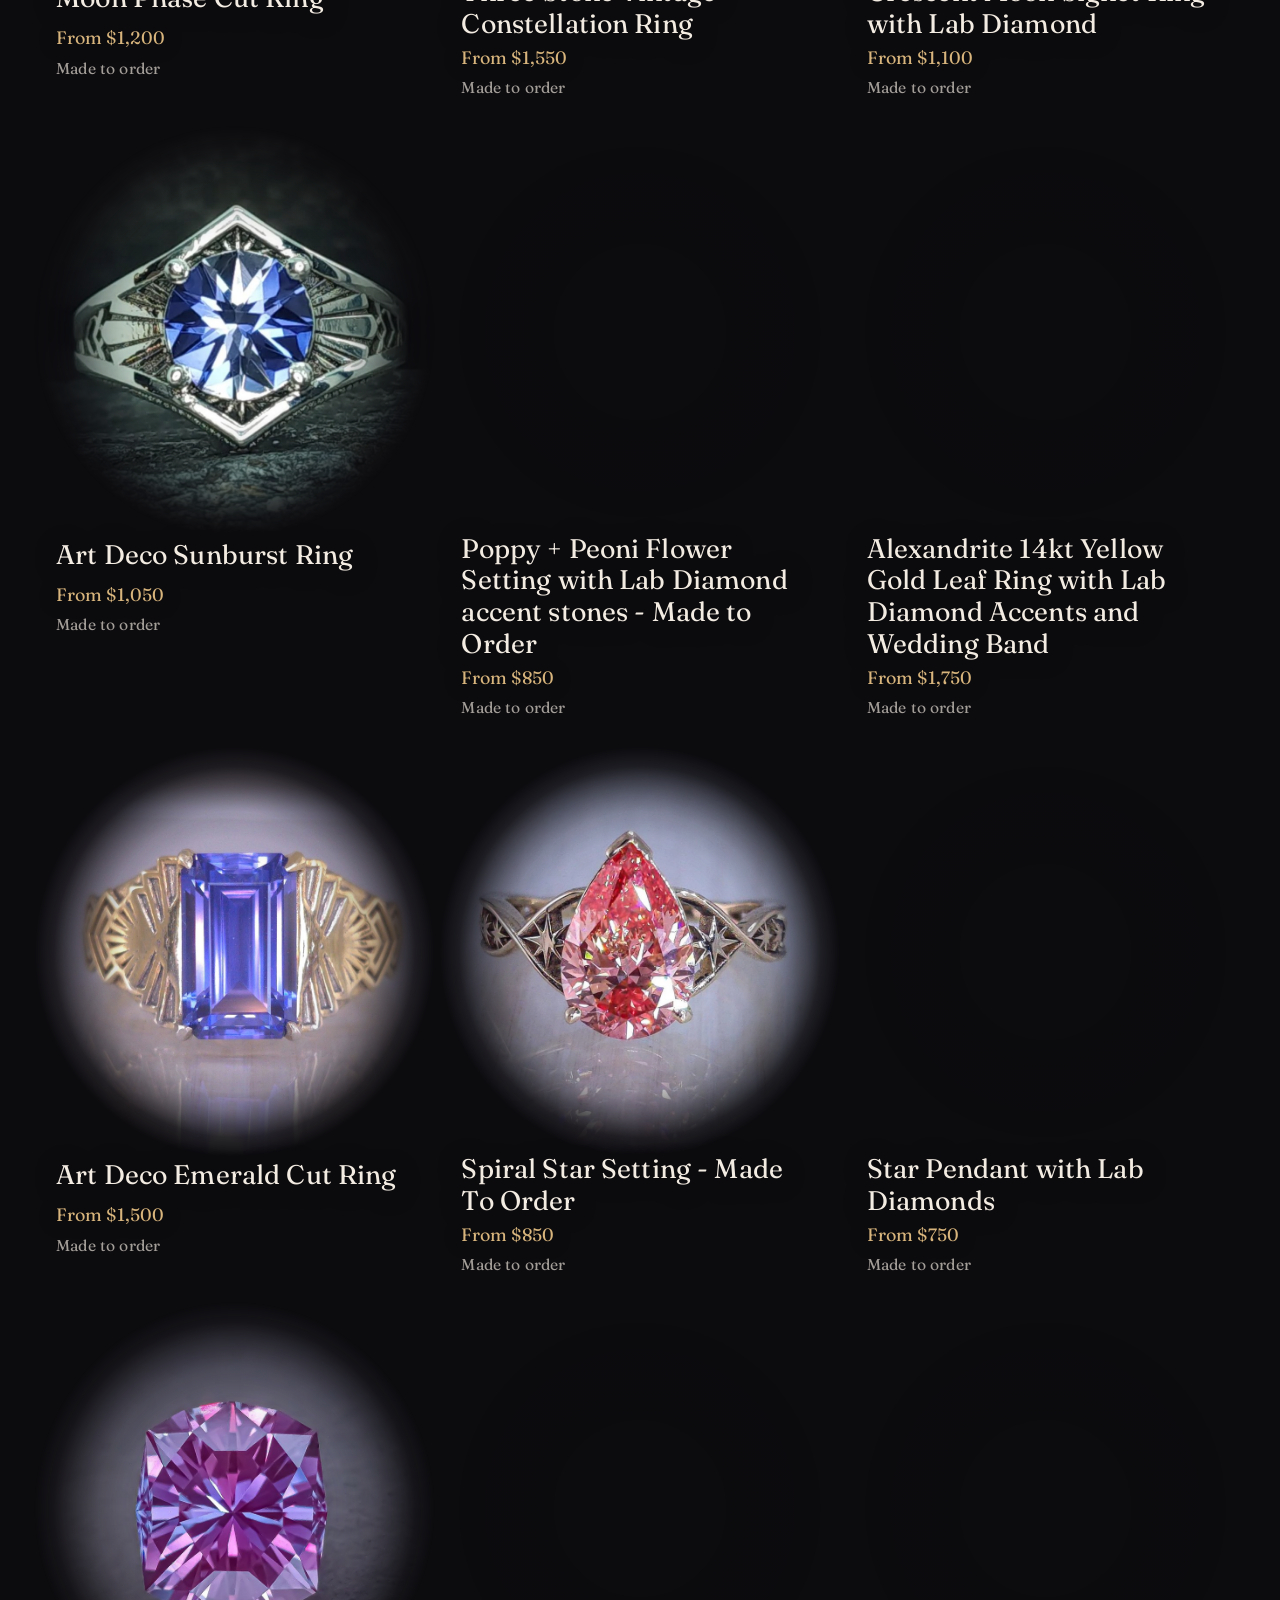
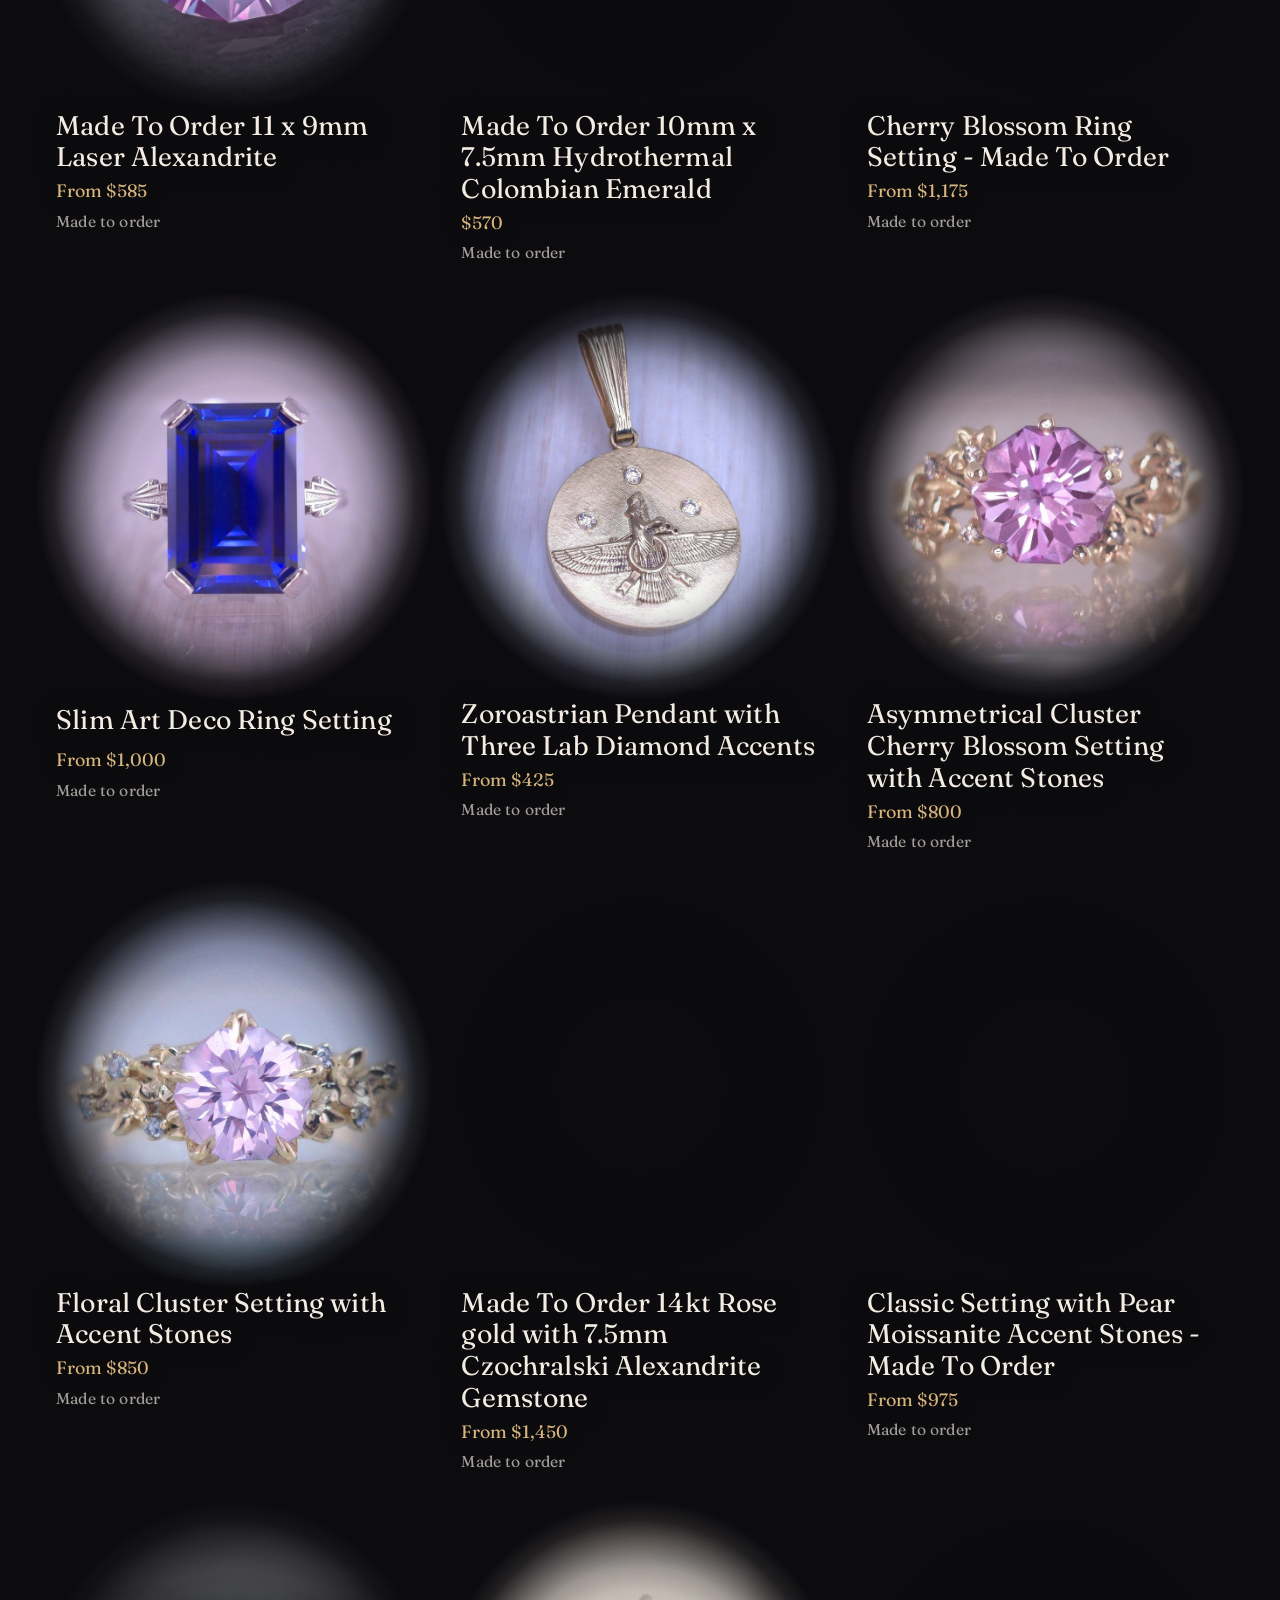
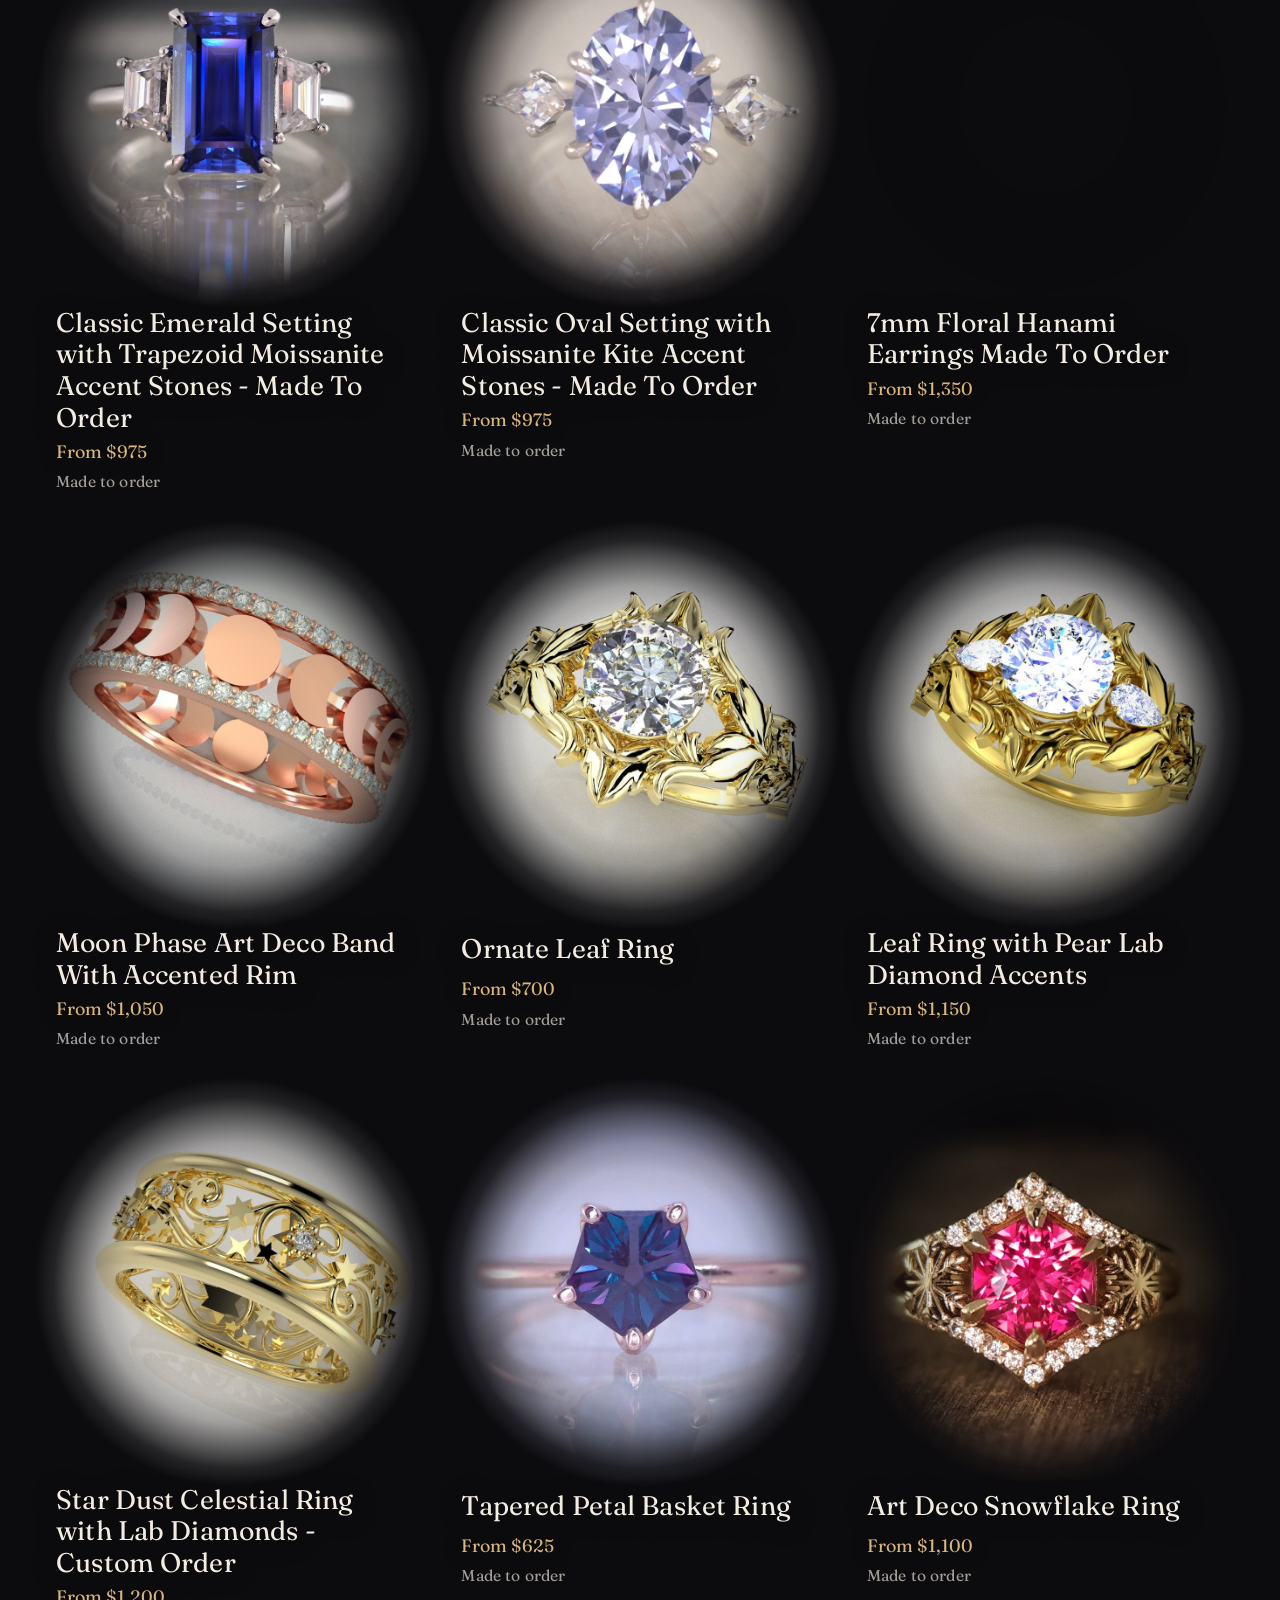
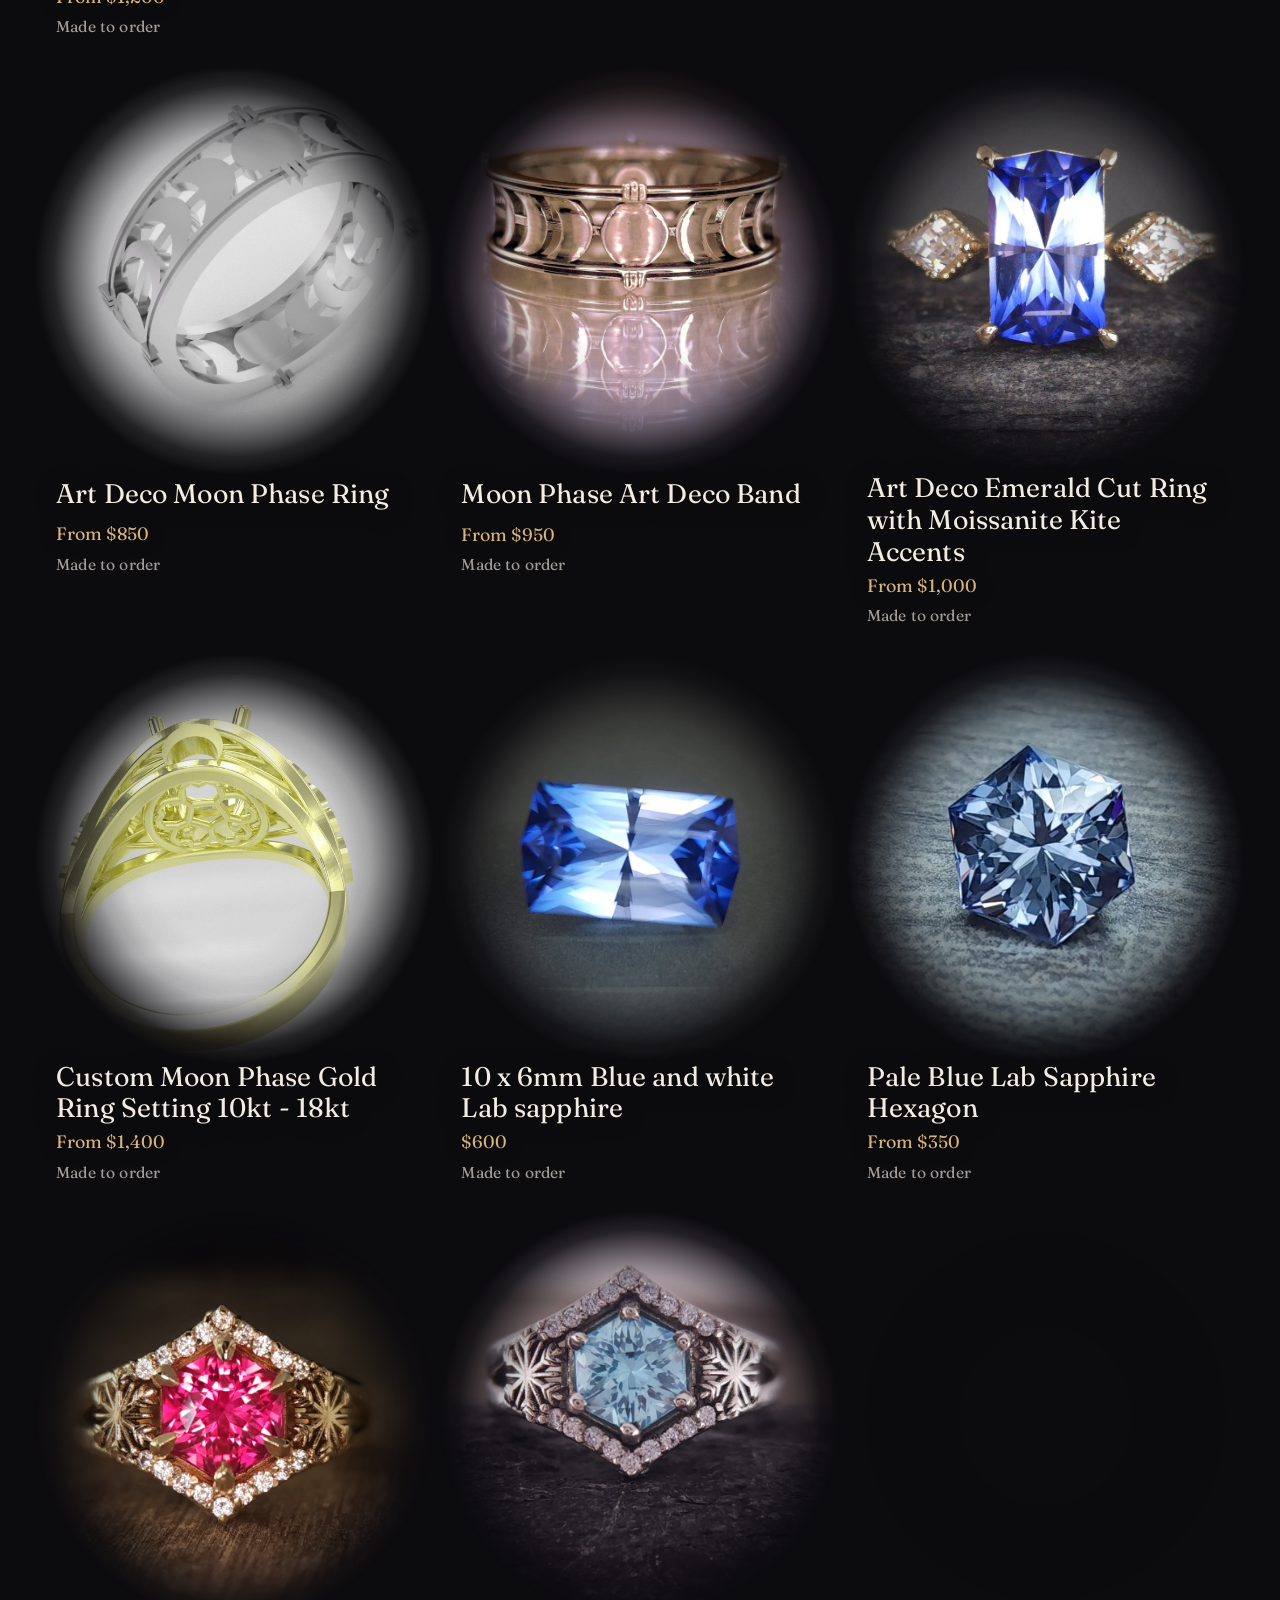
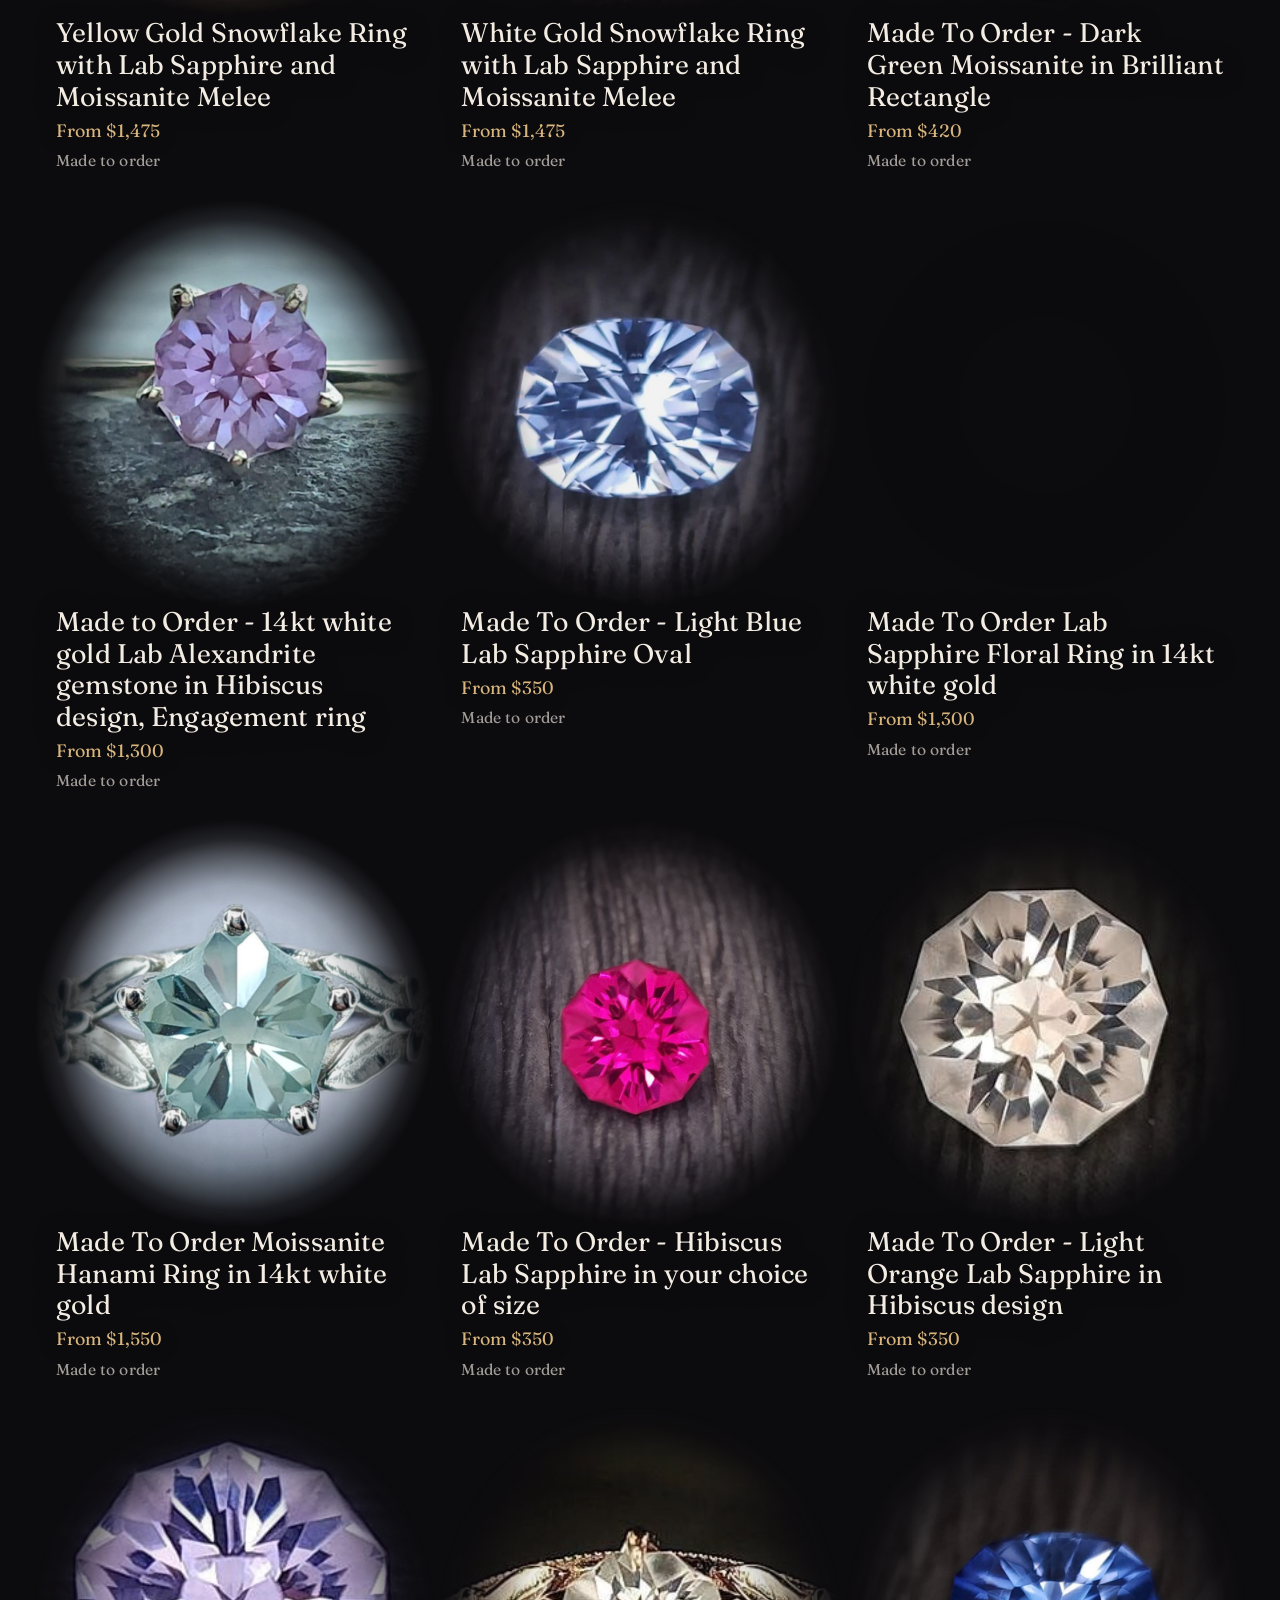
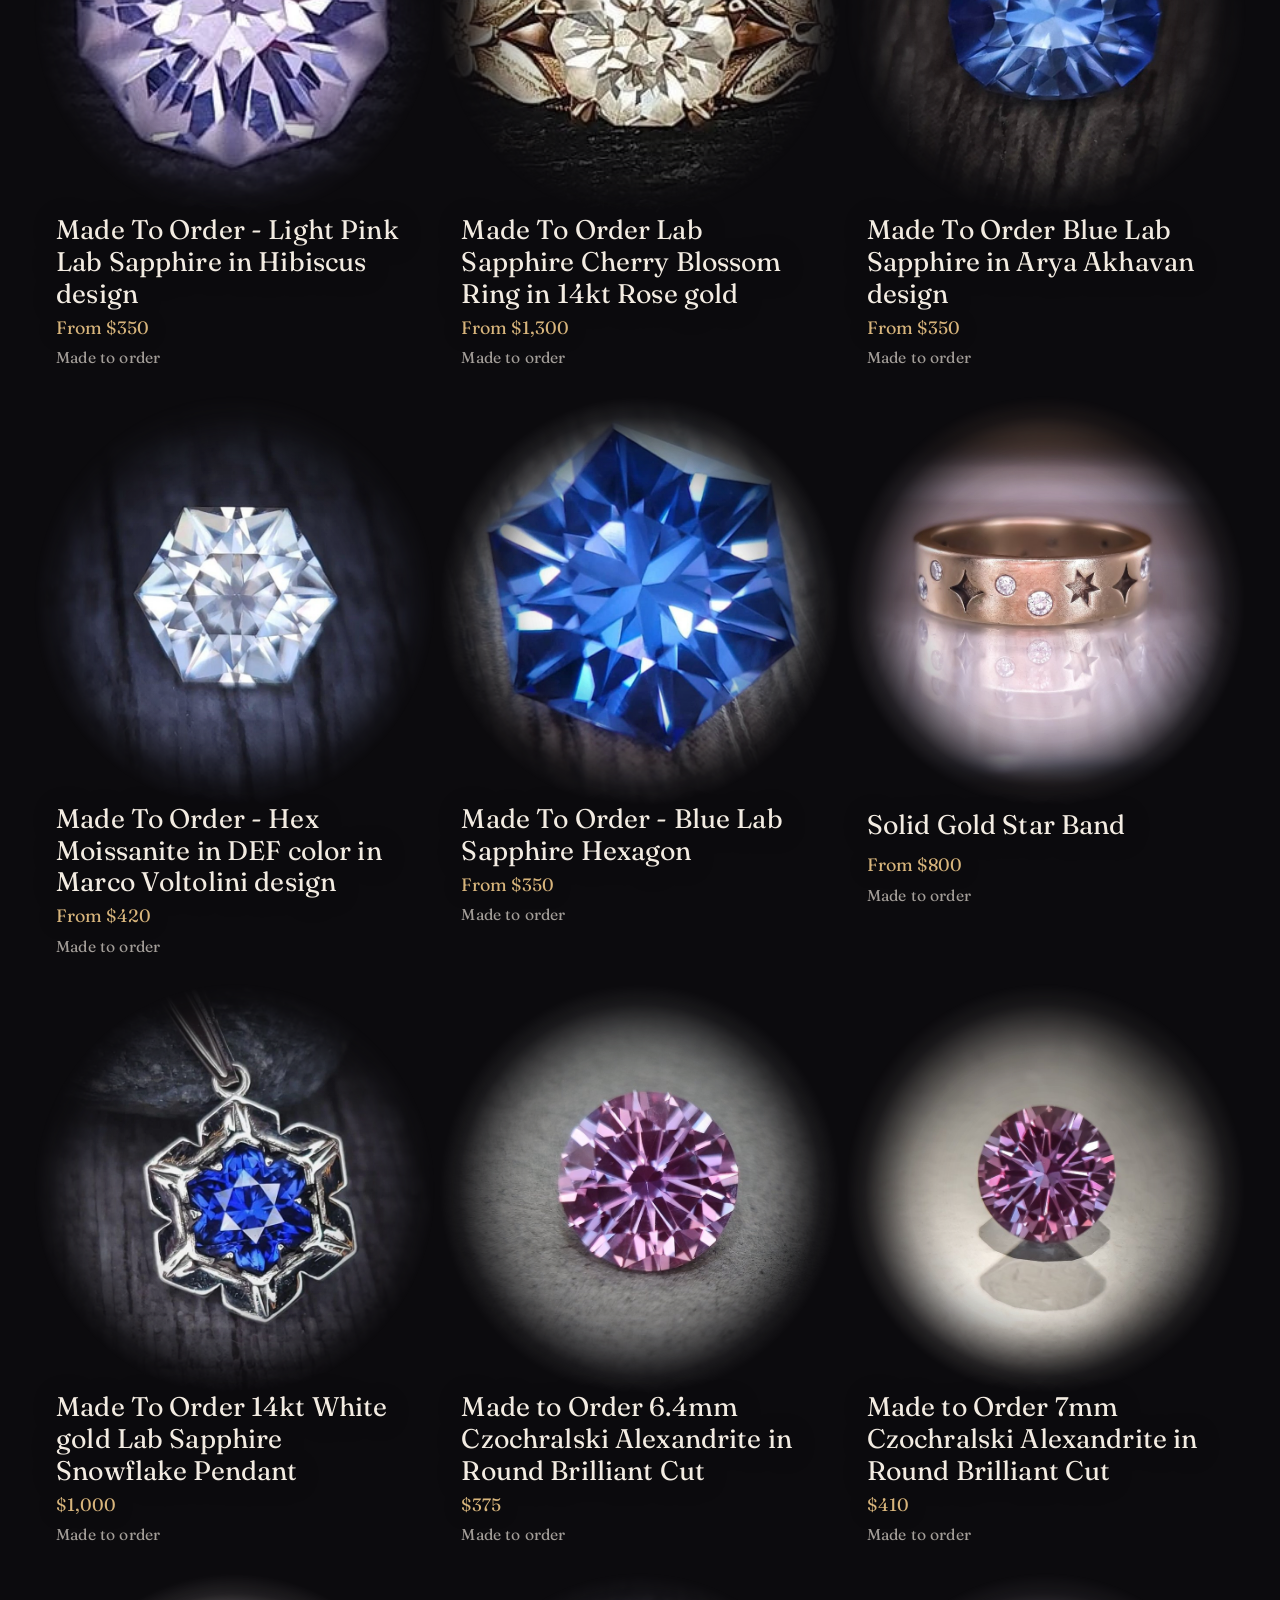
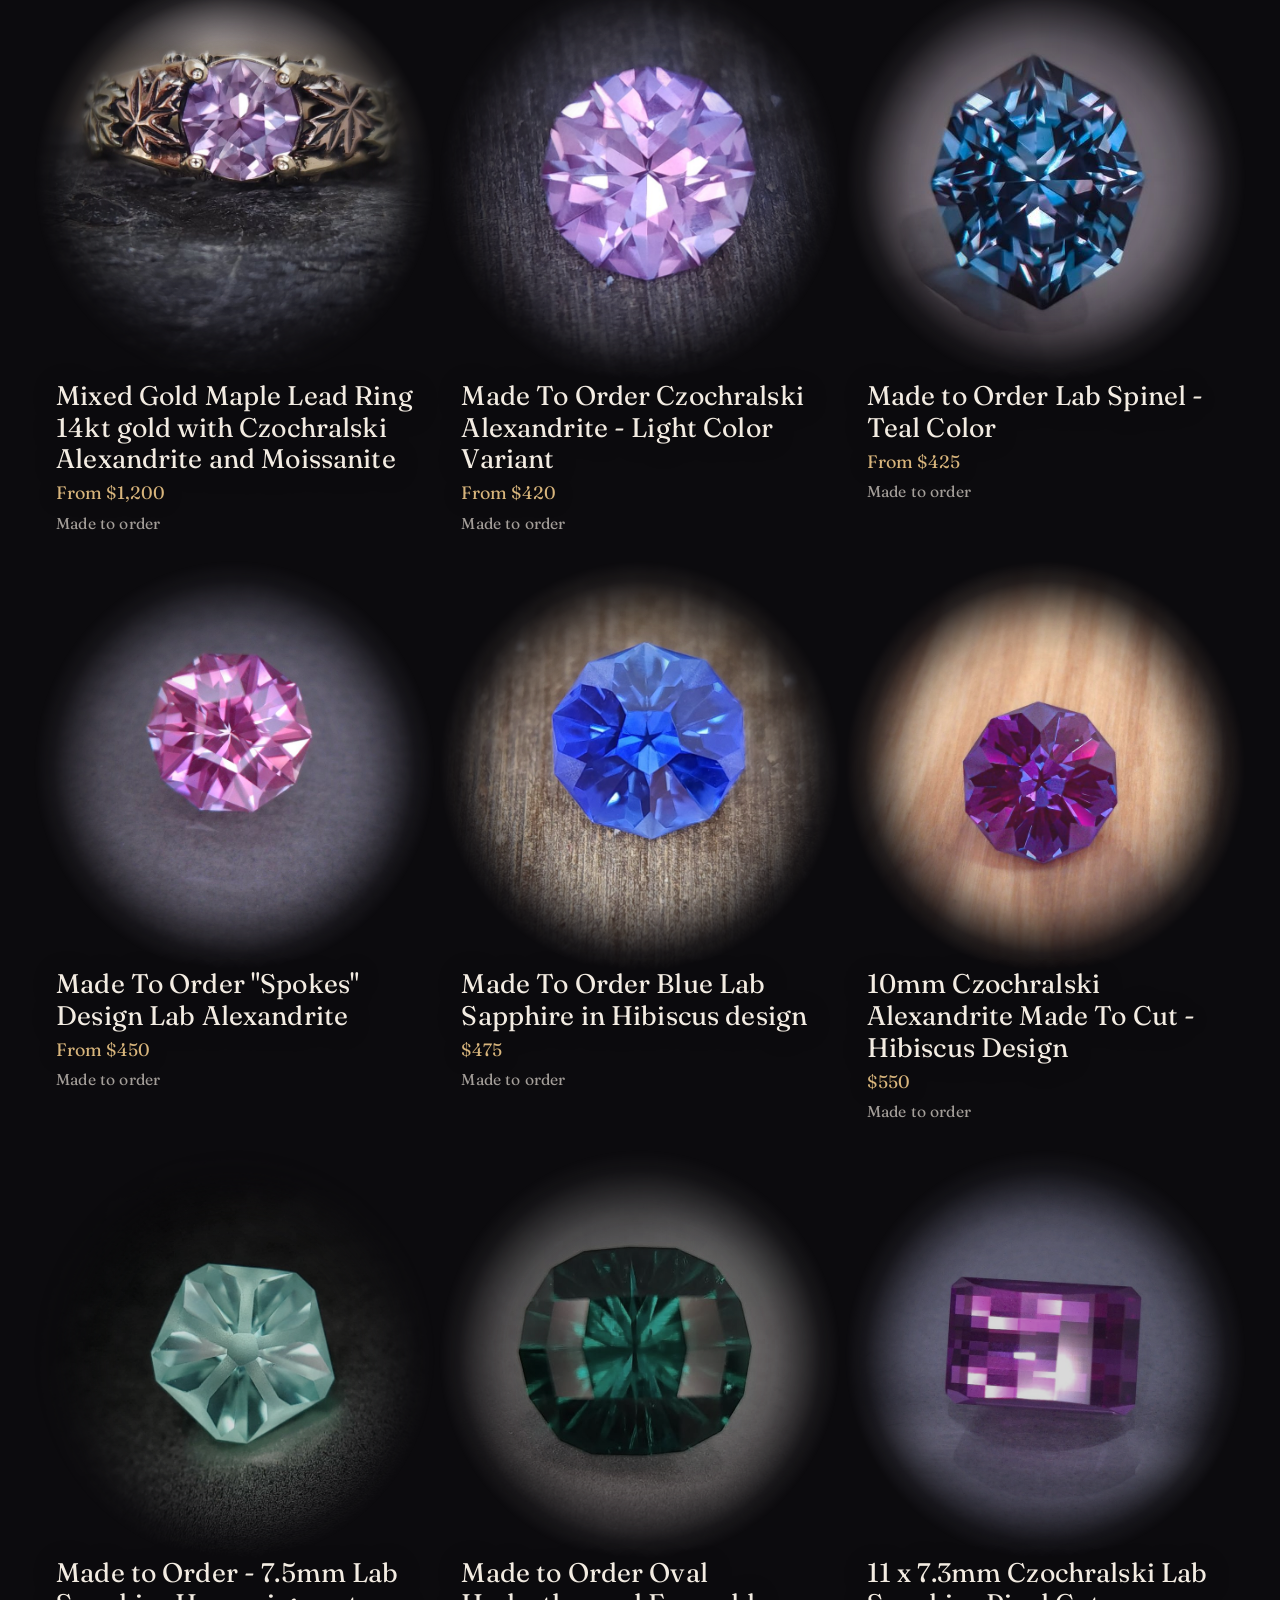
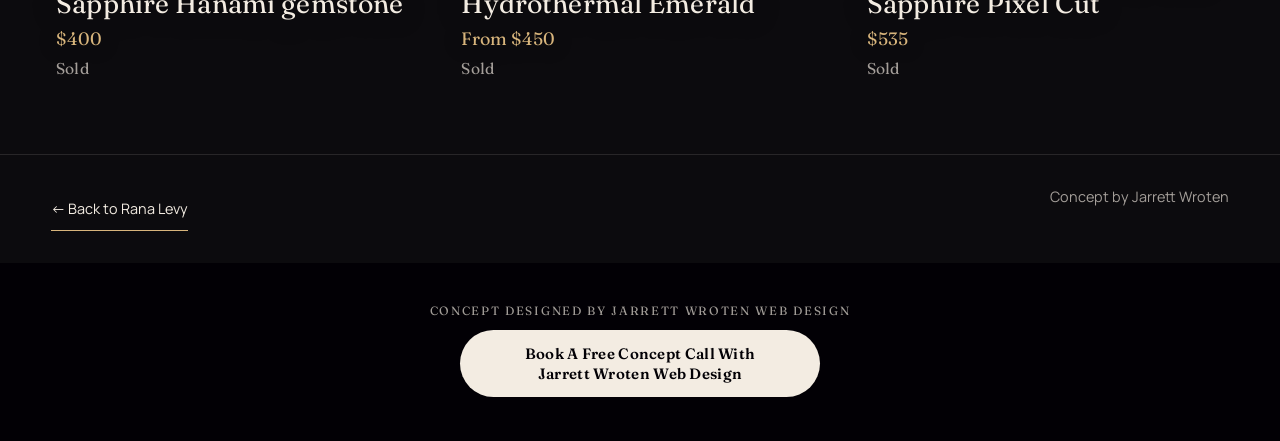
==== commit eec85420: "Book button label: Book A Free Concept Call With Jarrett Wroten Web Design" ====
--- a/made.html
+++ b/made.html
@@ -123,13 +123,13 @@
 <style>
 .jw-book{position:relative;z-index:50;clear:both;display:flex;flex-direction:column;align-items:center;gap:12px;padding:40px 20px calc(44px + env(safe-area-inset-bottom));background:#020005;text-align:center;font-family:inherit;margin:0}
 .jw-book__by{margin:0;font:inherit;font-size:12px;letter-spacing:.14em;text-transform:uppercase;color:rgba(243,236,226,.66)}
-.jw-book__btn{display:inline-flex;align-items:center;justify-content:center;min-height:48px;padding:14px 28px;border-radius:999px;background:#f3ece2;color:#020005;font:inherit;font-size:15px;font-weight:600;letter-spacing:.02em;line-height:1.2;text-decoration:none;max-width:100%;box-sizing:border-box;transition:transform .2s ease,filter .2s ease}
+.jw-book__btn{display:inline-flex;align-items:center;justify-content:center;min-height:48px;padding:14px 28px;border-radius:999px;background:#f3ece2;color:#020005;font:inherit;font-size:15px;font-weight:600;letter-spacing:.02em;line-height:1.3;text-decoration:none;text-align:center;text-wrap:balance;max-width:min(100%,360px);box-sizing:border-box;transition:transform .2s ease,filter .2s ease}
 .jw-book__btn:hover{transform:translateY(-1px);filter:brightness(1.08)}
 .jw-book__btn:focus-visible{outline:2px solid #f3ece2;outline-offset:4px}
 </style>
 <aside class="jw-book" aria-label="Concept designed by Jarrett Wroten Web Design">
 <p class="jw-book__by">Concept designed by Jarrett Wroten Web Design</p>
-<a class="jw-book__btn" href="https://jarrettwroten.com/book/" target="_blank" rel="noopener">Book with Jarrett Wroten Web Design</a>
+<a class="jw-book__btn" href="https://jarrettwroten.com/book/" target="_blank" rel="noopener">Book A Free Concept Call With Jarrett Wroten Web Design</a>
 </aside>
 <!-- jw-book:end -->
 </body>
